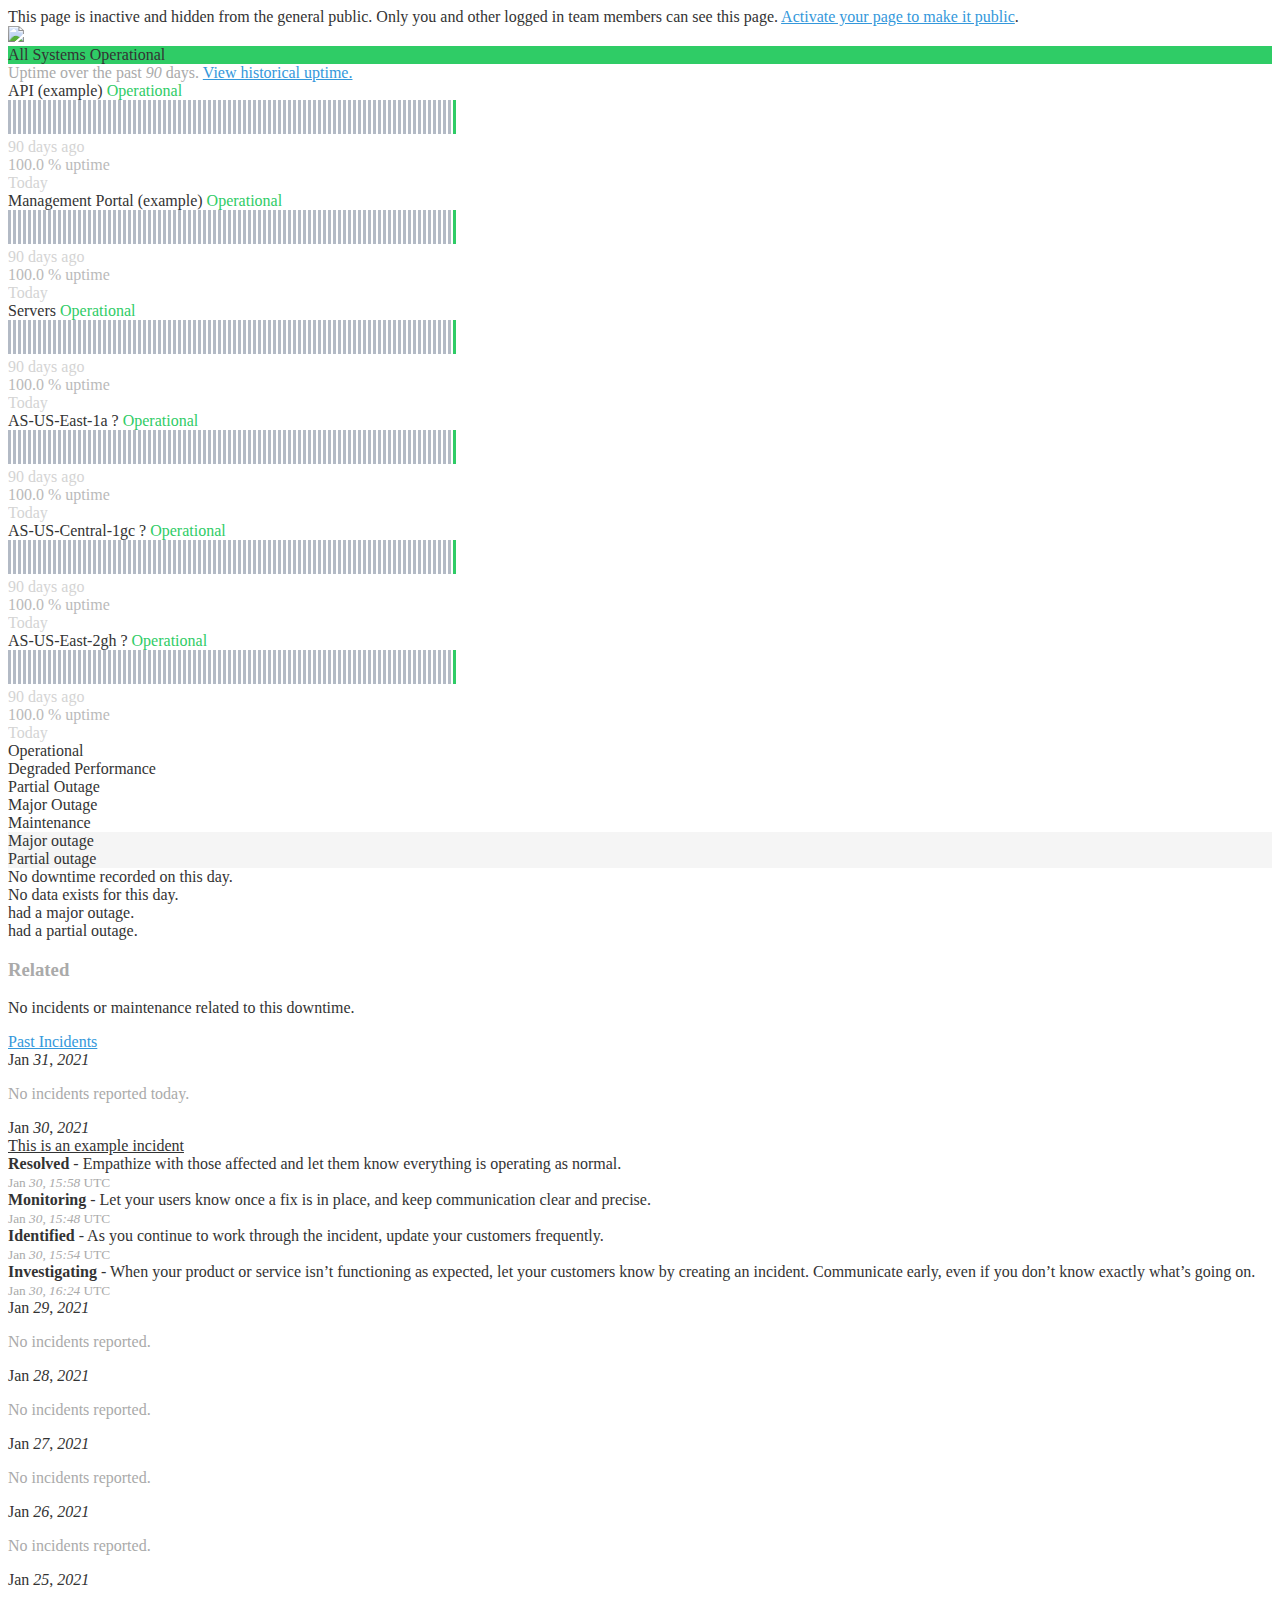
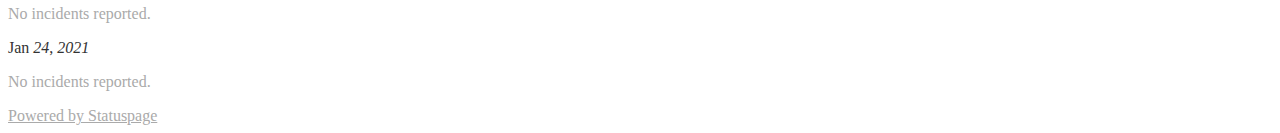
==== test.html @ 2cd96ee3 "Status test" ====
<!DOCTYPE html>
<html lang="en">
  <head>
    <meta http-equiv="X-UA-Compatible" content="IE=edge">
    <!-- force IE browsers in compatibility mode to use their most aggressive rendering engine -->

    <meta charset="utf-8">
    <title>APROX Project Status</title>
    <meta name="description" content="Welcome to APROX Project&#39;s home for real-time and historical data on system performance.">

    <!-- Mobile viewport optimization h5bp.com/ad -->
    <meta name="HandheldFriendly" content="True">
    <meta name="MobileOptimized" content="320">
    <meta name="viewport" content="width=device-width, initial-scale=1.0, minimum-scale=1.0, maximum-scale=1.0">

    <!-- Time this page was rendered - http://purl.org/dc/terms/issued -->
    <meta name="issued" content="1612108850">

    <!-- Mobile IE allows us to activate ClearType technology for smoothing fonts for easy reading -->
    <meta http-equiv="cleartype" content="on">

    <!-- Le fonts -->
<style>
  @font-face {
    font-family: 'proxima-nova';
    src: url('https://dka575ofm4ao0.cloudfront.net/assets/ProximaNovaLight-f0b2f7c12b6b87c65c02d3c1738047ea67a7607fd767056d8a2964cc6a2393f7.eot?host=aproxproject.statuspage.io');
    src: url('https://dka575ofm4ao0.cloudfront.net/assets/ProximaNovaLight-f0b2f7c12b6b87c65c02d3c1738047ea67a7607fd767056d8a2964cc6a2393f7.eot?host=aproxproject.statuspage.io#iefix') format('embedded-opentype'),
         url('https://dka575ofm4ao0.cloudfront.net/assets/ProximaNovaLight-e642ffe82005c6208632538a557e7f5dccb835c0303b06f17f55ccf567907241.woff?host=aproxproject.statuspage.io') format('woff'),
         url('https://dka575ofm4ao0.cloudfront.net/assets/ProximaNovaLight-0f094da9b301d03292f97db5544142a16f9f2ddf50af91d44753d9310c194c5f.ttf?host=aproxproject.statuspage.io') format('truetype');
    font-weight:300;
    font-style:normal;
  }
   
  @font-face {
    font-family: 'proxima-nova';
    src: url('https://dka575ofm4ao0.cloudfront.net/assets/ProximaNovaRegular-366d17769d864aa72f27defaddf591e460a1de4984bb24dacea57a9fc1d14878.eot?host=aproxproject.statuspage.io');
    src: url('https://dka575ofm4ao0.cloudfront.net/assets/ProximaNovaRegular-366d17769d864aa72f27defaddf591e460a1de4984bb24dacea57a9fc1d14878.eot?host=aproxproject.statuspage.io#iefix') format('embedded-opentype'),
         url('https://dka575ofm4ao0.cloudfront.net/assets/ProximaNovaRegular-2ee4c449a9ed716f1d88207bd1094e21b69e2818b5cd36b28ad809dc1924ec54.woff?host=aproxproject.statuspage.io') format('woff'),
         url('https://dka575ofm4ao0.cloudfront.net/assets/ProximaNovaRegular-a40a469edbd27b65b845b8000d47445a17def8ba677f4eb836ad1808f7495173.ttf?host=aproxproject.statuspage.io') format('truetype');
    font-weight:400;
    font-style:normal;
  }
   
  @font-face {
    font-family: 'proxima-nova';
    src: url('https://dka575ofm4ao0.cloudfront.net/assets/ProximaNovaRegularIt-0bf83a850b45e4ccda15bd04691e3c47ae84fec3588363b53618bd275a98cbb7.eot?host=aproxproject.statuspage.io');
    src: url('https://dka575ofm4ao0.cloudfront.net/assets/ProximaNovaRegularIt-0bf83a850b45e4ccda15bd04691e3c47ae84fec3588363b53618bd275a98cbb7.eot?host=aproxproject.statuspage.io#iefix') format('embedded-opentype'),
         url('https://dka575ofm4ao0.cloudfront.net/assets/ProximaNovaRegularIt-0c394ec7a111aa7928ea470ec0a67c44ebdaa0f93d1c3341abb69656cc26cbdd.woff?host=aproxproject.statuspage.io') format('woff'),
         url('https://dka575ofm4ao0.cloudfront.net/assets/ProximaNovaRegularIt-9e43859f8015a4d47d9eaf7bafe8d1e26e3298795ce1f4cdb0be0479b8a4605e.ttf?host=aproxproject.statuspage.io') format('truetype');
    font-weight:400;
    font-style:italic;
  }
   
  @font-face {
    font-family: 'proxima-nova';
    src: url('https://dka575ofm4ao0.cloudfront.net/assets/ProximaNovaSemibold-09566917307251d22021a3f91fc646f3e45f8d095209bcd2cded8a1979f06e54.eot?host=aproxproject.statuspage.io');
    src: url('https://dka575ofm4ao0.cloudfront.net/assets/ProximaNovaSemibold-09566917307251d22021a3f91fc646f3e45f8d095209bcd2cded8a1979f06e54.eot?host=aproxproject.statuspage.io#iefix') format('embedded-opentype'),
         url('https://dka575ofm4ao0.cloudfront.net/assets/ProximaNovaSemibold-86724fb2152613d735ba47c3f47a9ad2424b898bea4bece213dacee40344f966.woff?host=aproxproject.statuspage.io') format('woff'),
         url('https://dka575ofm4ao0.cloudfront.net/assets/ProximaNovaSemibold-cf3e4eb7fbdf6fb83e526cc2a0141e55b01097e6e1abfd4cbdc3eda75d183f74.ttf?host=aproxproject.statuspage.io') format('truetype');
    font-weight:500;
    font-style:normal;
  }
   
  @font-face {
    font-family: 'proxima-nova';
    src: url('https://dka575ofm4ao0.cloudfront.net/assets/ProximaNovaBold-622ea489d20e12e691663f83217105e957e2d3d09703707d40155a29c06cc9d9.eot?host=aproxproject.statuspage.io');
    src: url('https://dka575ofm4ao0.cloudfront.net/assets/ProximaNovaBold-622ea489d20e12e691663f83217105e957e2d3d09703707d40155a29c06cc9d9.eot?host=aproxproject.statuspage.io#iefix') format('embedded-opentype'),
         url('https://dka575ofm4ao0.cloudfront.net/assets/ProximaNovaBold-c8dc577ff7f76d2fc199843e38c04bb2e9fd15889421358d966a9f846c2ed1cd.woff?host=aproxproject.statuspage.io') format('woff'),
         url('https://dka575ofm4ao0.cloudfront.net/assets/ProximaNovaBold-27177fe9242acbe089276ee587feef781446667ffe9b6fdc5b7fe21ad73e12f3.ttf?host=aproxproject.statuspage.io') format('truetype');
    font-weight:700;
    font-style:normal;
  }
</style>


      <link rel="apple-touch-icon" href="https://dka575ofm4ao0.cloudfront.net/assets/base/apple-touch-icon-57x57-precomposed-5c491f48c00b91d5cf8b0839521a13b98ba3cd2167c5e0e53040ccf401227556.png" sizes="57x57">
<link rel="apple-touch-icon" href="https://dka575ofm4ao0.cloudfront.net/assets/base/apple-touch-icon-72x72-precomposed-94327076268b47cc7da838952f5e89a5ed9dcdde2734db231491e328d23e9962.png" sizes="72x72">
<link rel="apple-touch-icon" href="https://dka575ofm4ao0.cloudfront.net/assets/base/apple-touch-icon-114x114-precomposed-1e9664e05d1a3dc5cd67ee3b3c17215526a04a3b0a2e018bd26c5fa73482392f.png" sizes="114x114">
<link rel="apple-touch-icon" href="https://dka575ofm4ao0.cloudfront.net/assets/base/apple-touch-icon-120x120-precomposed-5d71ac87ecfc852fef52505af1eade3674709a530e7ed2ddb3ff44ab62db52f7.png" sizes="120x120">
<link rel="apple-touch-icon" href="https://dka575ofm4ao0.cloudfront.net/assets/base/apple-touch-icon-144x144-precomposed-f140e6b87ce676b2388742ebce8292476ba938f73a49c4c15e86565a224bb93d.png" sizes="144x144">
<link rel="apple-touch-icon" href="https://dka575ofm4ao0.cloudfront.net/assets/base/apple-touch-icon-152x152-precomposed-38fe2c387837f45dfab255be5670c7b3aad29cf6dbc5b8e4cdce30f61259b9ce.png" sizes="152x152">
<link rel="apple-touch-icon" href="https://dka575ofm4ao0.cloudfront.net/assets/base/apple-touch-icon-167x167-precomposed-b776218c8fb96a430158776d0749c2f81143c94f40c4427e53e32e4c786c87c0.png" sizes="167x167">
<link rel="apple-touch-icon" href="https://dka575ofm4ao0.cloudfront.net/assets/base/apple-touch-icon-180x180-precomposed-8819023509ff72c1f8945709243c9bab8b40c9bac0eb7891ad75b36600c7c7f9.png" sizes="180x180">

    <link rel="shortcut icon" href='https://dka575ofm4ao0.cloudfront.net/assets/logos/favicon-2b86ed00cfa6258307d4a3d0c482fd733c7973f82de213143b24fc062c540367.png'>

    <link rel="alternate" type="application/atom+xml" href="https://aproxproject.statuspage.io/history.atom" title="APROX Project Status History - Atom Feed">
    <link rel="alternate" type="application/rss+xml" href="https://aproxproject.statuspage.io/history.rss" title="APROX Project Status History - RSS Feed">


    <meta name="_globalsign-domain-verification" content="y_VzfckMy4iePo5oDJNivyYIjh8LffYa4jzUndm_bZ"/>


    <link rel="alternate" type="application/atom+xml" title="ATOM" href="https://aproxproject.statuspage.io/history.atom" />

    <!-- Le styles -->
    <link rel="stylesheet" media="screen" href="https://dka575ofm4ao0.cloudfront.net/packs/0.17f4fa4f48083a8b2191.css" />
    <link rel="stylesheet" media="all" href="https://dka575ofm4ao0.cloudfront.net/assets/status/status_manifest-561fc1a1401f751f5bbb43764df0227bf8a957ac6979a7cee4bb3928dcd82eee.css" />

    <script src="https://dka575ofm4ao0.cloudfront.net/assets/jquery-3.5.1.min-729e416557a365062a8a20f0562f18aa171da57298005d392312670c706c68de.js"></script>

    <script>
      window.pageColorData = {"blue":"#3498DB","border":"#E0E0E0","body_background":"#ffffff","font":"#333333","graph":"#3498db","green":"#2fcc66","light_font":"#AAAAAA","link":"#3498db","orange":"#e67e22","red":"#e74c3c","yellow":"#f1c40f","no_data":"#b3bac5"};
    </script>
    <style>
  /* BODY BACKGROUND */ /* BODY BACKGROUND */ /* BODY BACKGROUND */ /* BODY BACKGROUND */ /* BODY BACKGROUND */
  body,
  .layout-content.status.status-api .section .example-container .example-opener .color-secondary,
  .grouped-items-selector,
  .layout-content.status.status-full-history .history-nav a.current,
  div[id^="subscribe-modal"] .modal-footer,
  div[id^="subscribe-modal"],
  #uptime-tooltip .tooltip-box {
    background-color:#ffffff;
  }

  #uptime-tooltip .pointer-container .pointer-smaller {
    border-bottom-color:#ffffff;
  }




  /* PRIMARY FONT COLOR */ /* PRIMARY FONT COLOR */ /* PRIMARY FONT COLOR */ /* PRIMARY FONT COLOR */
  body.status,
  .color-primary,
  .color-primary:hover,
  .layout-content.status-index .status-day .update-title.impact-none a,
  .layout-content.status-index .status-day .update-title.impact-none a:hover,
  .layout-content.status-index .timeframes-container .timeframe.active,
  .layout-content.status-full-history .month .incident-container .impact-none,
  .layout-content.status.status-index .incidents-list .incident-title.impact-none a,
  .incident-history .impact-none,
  .layout-content.status .grouped-items-selector.inline .grouped-item.active,
  .layout-content.status.status-full-history .history-nav a.current,
  .layout-content.status.status-full-history .history-nav a:not(.current):hover,
  div[id^="subscribe-modal"] .modal-header .close,
  .grouped-item-label,
  #uptime-tooltip .tooltip-box .tooltip-content .related-events .related-event a.related-event-link {
    color:#333333;
  }

  .layout-content.status.status-index .components-statuses .component-container .name {
    color:#333333;
    color:rgba(51,51,51,.8);
  }




  /* SECONDARY FONT COLOR */ /* SECONDARY FONT COLOR */ /* SECONDARY FONT COLOR */ /* SECONDARY FONT COLOR */
  small,
  .layout-content.status .table-row .date,
  .color-secondary,
  .layout-content.status .grouped-items-selector.inline .grouped-item,
  .layout-content.status.status-full-history .history-footer .pagination a.disabled,
  .layout-content.status.status-full-history .history-nav a,
  #uptime-tooltip .tooltip-box .tooltip-content .related-events #related-event-header {
    color:#AAAAAA;
  }




  /* BORDER COLOR */  /* BORDER COLOR */  /* BORDER COLOR */  /* BORDER COLOR */  /* BORDER COLOR */  /* BORDER COLOR */
  body.status .layout-content.status .border-color,
  hr,
  .tooltip-base,
  .markdown-display table,
  div[id^="subscribe-modal"],
  #uptime-tooltip .tooltip-box {
    border-color:#E0E0E0;
  }

  div[id^="subscribe-modal"] .modal-footer,
  .markdown-display table td {
    border-top-color:#E0E0E0;
  }

  div[id^="subscribe-modal"] .modal-header .close:hover {
    color:#E0E0E0;
  }

  .markdown-display table td + td, .markdown-display table th + th {
    border-left-color:#E0E0E0;
  }

  div[id^="subscribe-modal"] .modal-header,
  #uptime-tooltip .pointer-container .pointer-larger {
    border-bottom-color:#E0E0E0;
  }

  #uptime-tooltip .tooltip-box .outage-field {
    /*
      Generate the background-color for the outage-field from the css_body_background_color and css_border_color.

      For the default background (#ffffff) and default css_border_color (#e0e0e0), use the luminosity of the default background with a magic number to arrive at
      the original outage-field background color (#f4f5f7). I used the formula Target Color = Color * alpha + Background * (1 - alpha) to find the magic number of ~0.08.

      For darker css_body_background_color, luminosity values are lower so alpha trends toward becoming transparent (thus outage-field background becomes same as css_body_background_color).
    */
    background-color: rgba(224,224,224,0.31);

    /*
      outage-field border-color alpha is inverse to the luminosity of css_body_background_color.
      That is to say, with a default white background this border is transparent, but on a black background, it's opaque css_border_color.
    */
    border-color: rgba(224,224,224,0.0);
  }




  /* CSS REDS */ /* CSS REDS */ /* CSS REDS */ /* CSS REDS */ /* CSS REDS */ /* CSS REDS */ /* CSS REDS */
  .layout-content.status.status-index .status-day .update-title.impact-critical a,
  .layout-content.status.status-index .status-day .update-title.impact-critical a:hover,
  .layout-content.status.status-index .page-status.status-critical,
  .layout-content.status.status-index .unresolved-incident.impact-critical .incident-title,
  .flat-button.background-red {
    background-color:#e74c3c;
  }

  .layout-content.status-index .components-statuses .component-container.status-red:after,
  .layout-content.status-full-history .month .incident-container .impact-critical,
  .layout-content.status-incident .incident-name.impact-critical,
  .layout-content.status.status-index .incidents-list .incident-title.impact-critical a,
  .status-red .icon-indicator,
  .incident-history .impact-critical,
  .components-container .component-inner-container.status-red .component-status,
  .components-container .component-inner-container.status-red .icon-indicator {
    color:#e74c3c;
  }

  .layout-content.status.status-index .unresolved-incident.impact-critical .updates {
    border-color:#e74c3c;
  }




  /* CSS ORANGES */ /* CSS ORANGES */ /* CSS ORANGES */ /* CSS ORANGES */ /* CSS ORANGES */ /* CSS ORANGES */
  .layout-content.status.status-index .status-day .update-title.impact-major a,
  .layout-content.status.status-index .status-day .update-title.impact-major a:hover,
  .layout-content.status.status-index .page-status.status-major,
  .layout-content.status.status-index .unresolved-incident.impact-major .incident-title {
    background-color:#e67e22;
  }

  .layout-content.status-index .components-statuses .component-container.status-orange:after,
  .layout-content.status-full-history .month .incident-container .impact-major,
  .layout-content.status-incident .incident-name.impact-major,
  .layout-content.status.status-index .incidents-list .incident-title.impact-major a,
  .status-orange .icon-indicator,
  .incident-history .impact-major,
  .components-container .component-inner-container.status-orange .component-status,
  .components-container .component-inner-container.status-orange .icon-indicator {
    color:#e67e22;
  }

  .layout-content.status.status-index .unresolved-incident.impact-major .updates {
    border-color:#e67e22;
  }




  /* CSS YELLOWS */ /* CSS YELLOWS */ /* CSS YELLOWS */ /* CSS YELLOWS */ /* CSS YELLOWS */ /* CSS YELLOWS */
  .layout-content.status.status-index .status-day .update-title.impact-minor a,
  .layout-content.status.status-index .status-day .update-title.impact-minor a:hover,
  .layout-content.status.status-index .page-status.status-minor,
  .layout-content.status.status-index .unresolved-incident.impact-minor .incident-title,
  .layout-content.status.status-index .scheduled-incidents-container .tab {
    background-color:#f1c40f;
  }

  .layout-content.status-index .components-statuses .component-container.status-yellow:after,
  .layout-content.status-full-history .month .incident-container .impact-minor,
  .layout-content.status-incident .incident-name.impact-minor,
  .layout-content.status.status-index .incidents-list .incident-title.impact-minor a,
  .status-yellow .icon-indicator,
  .incident-history .impact-minor,
  .components-container .component-inner-container.status-yellow .component-status,
  .components-container .component-inner-container.status-yellow .icon-indicator,
  .layout-content.status.manage-subscriptions .confirmation-infobox .fa {
    color:#f1c40f;
  }

  .layout-content.status.status-index .unresolved-incident.impact-minor .updates,
  .layout-content.status.status-index .scheduled-incidents-container {
    border-color:#f1c40f;
  }




  /* CSS BLUES */ /* CSS BLUES */ /* CSS BLUES */ /* CSS BLUES */ /* CSS BLUES */ /* CSS BLUES */
  .layout-content.status.status-index .status-day .update-title.impact-maintenance a,
  .layout-content.status.status-index .status-day .update-title.impact-maintenance a:hover,
  .layout-content.status.status-index .page-status.status-maintenance,
  .layout-content.status.status-index .unresolved-incident.impact-maintenance .incident-title,
  .layout-content.status.status-index .scheduled-incidents-container .tab {
    background-color:#3498DB;
  }

  .layout-content.status-index .components-statuses .component-container.status-blue:after,
  .layout-content.status-full-history .month .incident-container .impact-maintenance,
  .layout-content.status-incident .incident-name.impact-maintenance,
  .layout-content.status.status-index .incidents-list .incident-title.impact-maintenance a,
  .status-blue .icon-indicator,
  .incident-history .impact-maintenance,
  .components-container .component-inner-container.status-blue .component-status,
  .components-container .component-inner-container.status-blue .icon-indicator {
    color:#3498DB;
  }

  .layout-content.status.status-index .unresolved-incident.impact-maintenance .updates,
  .layout-content.status.status-index .scheduled-incidents-container {
    border-color:#3498DB;
  }




  /* CSS GREENS */ /* CSS GREENS */ /* CSS GREENS */ /* CSS GREENS */ /* CSS GREENS */ /* CSS GREENS */ /* CSS GREENS */
  .layout-content.status.status-index .page-status.status-none {
    background-color:#2fcc66;
  }
  .layout-content.status-index .components-statuses .component-container.status-green:after,
  .status-green .icon-indicator,
  .components-container .component-inner-container.status-green .component-status,
  .components-container .component-inner-container.status-green .icon-indicator {
    color:#2fcc66;
  }




  /* CSS LINK COLOR */  /* CSS LINK COLOR */  /* CSS LINK COLOR */  /* CSS LINK COLOR */  /* CSS LINK COLOR */  /* CSS LINK COLOR */
  a,
  a:hover,
  .layout-content.status-index .page-footer span a:hover,
  .layout-content.status-index .timeframes-container .timeframe:not(.active):hover,
  .layout-content.status-incident .subheader a:hover {
    color:#3498db;
  }

  .flat-button,
  .masthead .updates-dropdown-container .show-updates-dropdown,
  .layout-content.status-full-history .show-filter.open  {
    background-color:#3498db;
  }




  /* CUSTOM COLOR OVERRIDES FOR UPTIME SHOWCASE */
  .components-section .components-uptime-link {
    color: #aaaaaa;
  }

  .layout-content.status .shared-partial.uptime-90-days-wrapper .legend .legend-item {
    color: #aaaaaa;
    opacity: 0.8;
  }
  .layout-content.status .shared-partial.uptime-90-days-wrapper .legend .legend-item.light {
    color: #aaaaaa;
    opacity: 0.5;
  }
  .layout-content.status .shared-partial.uptime-90-days-wrapper .legend .spacer {
    background: #aaaaaa;
    opacity: 0.3;
  }
</style>


    <!-- custom css -->

      <!-- polyfills -->
      <script crossorigin="anonymous" src="https://polyfill.io/v3/polyfill.min.js?features=default"></script>

    <!-- Le HTML5 shim -->
    <!--[if lt IE 9]>
      <script src="//html5shim.googlecode.com/svn/trunk/html5.js"></script>
    <![endif]-->

    <!-- injection for static -->


    
  </head>


  <body class="status index status-none">

    
  <div class="activate-page-prompt" data-js-hook="activate-page-prompt">
      This page is inactive and hidden from the general public. Only you and other logged in team members can see this page. <a target="_blank" href="https://manage.statuspage.io/pages/4yj16kdwzsss/activate">Activate your page to make it public</a>.
  </div>


  <div class="layout-content status status-index starter">
      <div class="masthead-container basic">

    <div class="masthead has-logo">
        <div class="logo-container">
          <img src="//dka575ofm4ao0.cloudfront.net/pages-transactional_logos/retina/218089/aproxiconorghires.png" />
        </div>

        


  <div class="updates-dropdown-container" data-js-hook="updates-dropdown-container">
    <a href="#" data-js-hook="show-updates-dropdown" id="show-updates-dropdown" class="show-updates-dropdown" aria-label="Subscribe to updates" aria-expanded="false">

    </a>

    <div class="updates-dropdown" data-js-hook="updates-dropdown" style="display:none">
      <div class="updates-dropdown-nav nav-items-4">
          <a href="#updates-dropdown-email" id="updates-dropdown-email-btn" aria-label="Subscribe via email">
            <span class="icon-container email">
          </a>
          <a href="#updates-dropdown-slack" id="updates-dropdown-slack-btn" aria-label="Subscribe via slack">
            <span class="icon-container slack">
          </a>
          <a href="#updates-dropdown-atom" id="updates-dropdown-atom-btn" aria-label="Subscribe via RSS">
            <span class="icon-container rss">
          </a>
        <a href="#" data-js-hook="updates-dropdown-close" id="updates-dropdown-close-btn" aria-label="Close subscribe form">
          x
        </a>
      </div>
      <div class="updates-dropdown-sections-container">
          <div class="updates-dropdown-section email" id="updates-dropdown-email" style="display:none">
            <div class="directions">
              Get email notifications whenever APROX Project <strong>creates</strong>,  <strong>updates</strong> or <strong>resolves</strong> an incident.
            </div>
            <form id="subscribe-form-email" action="/subscriptions/new-email" accept-charset="UTF-8" data-remote="true" method="post"><input name="utf8" type="hidden" value="&#x2713;" />
                <!-- make sure not to put cookie values in here since this gets cached -->
                <input name="email" id="email" type="text" placeholder="Email Address" class="full-width" data-js-hook="email-notification-field" aria-label="Your email address">
                  <input type="hidden" name="captcha_error" id="captcha_error" value="false" />
                  <input type="submit" value="Subscribe via Email" class="flat-button full-width g-recaptcha" id="subscribe-btn-email" data-disabled-text="Subscribing..." data-sitekey=6LdTS8AUAAAAAOIbCKoCAP4LQku1olYGrywPTaZz data-callback="submitNewEmailSubscriber" data-error-callback="emailSubscriberCaptchaError" >
                  <div class="terms_and_privacy_information bottom small"> This site is protected by reCAPTCHA and the Google <a target="_blank" rel="noopener" href="https://policies.google.com/privacy">Privacy Policy</a> and <a target="_blank" rel="noopener" href="https://policies.google.com/terms">Terms of Service</a> apply.</div>
</form>          </div>


          <div class="updates-dropdown-section slack" id="updates-dropdown-slack" style="display:none">
            <div class="directions">
              Get incident updates and maintenance status messages in Slack.
            </div>
            <a value="Subscribe via Slack" class="flat-button full-width" id="subscribe-btn-slack" data-disabled-text="Subscribing..." data-revert-on-success="true" style="margin-top:.75rem" href="https://subscriptions.statuspage.io/slack_authentication/kickoff?page_code=4yj16kdwzsss">Subscribe via Slack</a>
            <div class="terms_and_privacy_information bottom small">By subscribing you agree to the Atlassian <a target="_blank" rel="noopener" href="https://www.atlassian.com/legal/cloud-terms-of-service">Cloud Terms of Service</a> and acknowledge Atlassian's <a target="_blank" rel="noopener" href="https://www.atlassian.com/legal/privacy-policy">Privacy Policy</a>.</div>
          </div>




          <div class="updates-dropdown-section atom" id="updates-dropdown-atom">
            Get the <a href="https://aproxproject.statuspage.io/history.atom" target="_blank">Atom Feed</a> or <a href="https://aproxproject.statuspage.io/history.rss" target="_blank">RSS Feed</a>.
          </div>
      </div>
    </div>
  </div>

      <div class="clearfix"></div>
    </div>

</div>
 <!-- this is outside of the .container so that the cover photo can go full width on mobile -->

    <div class="container">
        <div class="page-status status-none">
          <span class="status font-large">
            All Systems Operational
          </span>
          <span class="last-updated-stamp  font-small"></span>
        </div>



        <div class="components-section font-regular">
      <i class="component-status hidden major_outage"></i>
      <div class="components-uptime-link history-footer-link">
        Uptime over the past <var data-var="num" data-pluralize="90">90</var> days. <a href="/uptime">View historical uptime.</a>
      </div>
    <div class="components-container one-column">
          <div class="component-container border-color">
            
<div data-component-id="zqbr4090cpqs"
     class="component-inner-container status-green showcased"
     data-component-status="operational"
     data-js-hook="">

   <span class="name">
      API (example)
   </span>


  <span
    class="component-status "
    title=""
  >
    Operational
  </span>

  <span class="tool icon-indicator fa fa-check" title="Operational"></span>

    <div class="shared-partial uptime-90-days-wrapper">
  <svg class="availability-time-line-graphic" id="uptime-component-zqbr4090cpqs" preserveAspectRatio="none" height="34" viewBox="0 0 448 34">

    <rect height="34" width="3" x="0" y="0" fill="#b3bac5" class="uptime-day component-zqbr4090cpqs day-0" data-html="true" />
    <rect height="34" width="3" x="5" y="0" fill="#b3bac5" class="uptime-day component-zqbr4090cpqs day-1" data-html="true" />
    <rect height="34" width="3" x="10" y="0" fill="#b3bac5" class="uptime-day component-zqbr4090cpqs day-2" data-html="true" />
    <rect height="34" width="3" x="15" y="0" fill="#b3bac5" class="uptime-day component-zqbr4090cpqs day-3" data-html="true" />
    <rect height="34" width="3" x="20" y="0" fill="#b3bac5" class="uptime-day component-zqbr4090cpqs day-4" data-html="true" />
    <rect height="34" width="3" x="25" y="0" fill="#b3bac5" class="uptime-day component-zqbr4090cpqs day-5" data-html="true" />
    <rect height="34" width="3" x="30" y="0" fill="#b3bac5" class="uptime-day component-zqbr4090cpqs day-6" data-html="true" />
    <rect height="34" width="3" x="35" y="0" fill="#b3bac5" class="uptime-day component-zqbr4090cpqs day-7" data-html="true" />
    <rect height="34" width="3" x="40" y="0" fill="#b3bac5" class="uptime-day component-zqbr4090cpqs day-8" data-html="true" />
    <rect height="34" width="3" x="45" y="0" fill="#b3bac5" class="uptime-day component-zqbr4090cpqs day-9" data-html="true" />
    <rect height="34" width="3" x="50" y="0" fill="#b3bac5" class="uptime-day component-zqbr4090cpqs day-10" data-html="true" />
    <rect height="34" width="3" x="55" y="0" fill="#b3bac5" class="uptime-day component-zqbr4090cpqs day-11" data-html="true" />
    <rect height="34" width="3" x="60" y="0" fill="#b3bac5" class="uptime-day component-zqbr4090cpqs day-12" data-html="true" />
    <rect height="34" width="3" x="65" y="0" fill="#b3bac5" class="uptime-day component-zqbr4090cpqs day-13" data-html="true" />
    <rect height="34" width="3" x="70" y="0" fill="#b3bac5" class="uptime-day component-zqbr4090cpqs day-14" data-html="true" />
    <rect height="34" width="3" x="75" y="0" fill="#b3bac5" class="uptime-day component-zqbr4090cpqs day-15" data-html="true" />
    <rect height="34" width="3" x="80" y="0" fill="#b3bac5" class="uptime-day component-zqbr4090cpqs day-16" data-html="true" />
    <rect height="34" width="3" x="85" y="0" fill="#b3bac5" class="uptime-day component-zqbr4090cpqs day-17" data-html="true" />
    <rect height="34" width="3" x="90" y="0" fill="#b3bac5" class="uptime-day component-zqbr4090cpqs day-18" data-html="true" />
    <rect height="34" width="3" x="95" y="0" fill="#b3bac5" class="uptime-day component-zqbr4090cpqs day-19" data-html="true" />
    <rect height="34" width="3" x="100" y="0" fill="#b3bac5" class="uptime-day component-zqbr4090cpqs day-20" data-html="true" />
    <rect height="34" width="3" x="105" y="0" fill="#b3bac5" class="uptime-day component-zqbr4090cpqs day-21" data-html="true" />
    <rect height="34" width="3" x="110" y="0" fill="#b3bac5" class="uptime-day component-zqbr4090cpqs day-22" data-html="true" />
    <rect height="34" width="3" x="115" y="0" fill="#b3bac5" class="uptime-day component-zqbr4090cpqs day-23" data-html="true" />
    <rect height="34" width="3" x="120" y="0" fill="#b3bac5" class="uptime-day component-zqbr4090cpqs day-24" data-html="true" />
    <rect height="34" width="3" x="125" y="0" fill="#b3bac5" class="uptime-day component-zqbr4090cpqs day-25" data-html="true" />
    <rect height="34" width="3" x="130" y="0" fill="#b3bac5" class="uptime-day component-zqbr4090cpqs day-26" data-html="true" />
    <rect height="34" width="3" x="135" y="0" fill="#b3bac5" class="uptime-day component-zqbr4090cpqs day-27" data-html="true" />
    <rect height="34" width="3" x="140" y="0" fill="#b3bac5" class="uptime-day component-zqbr4090cpqs day-28" data-html="true" />
    <rect height="34" width="3" x="145" y="0" fill="#b3bac5" class="uptime-day component-zqbr4090cpqs day-29" data-html="true" />
    <rect height="34" width="3" x="150" y="0" fill="#b3bac5" class="uptime-day component-zqbr4090cpqs day-30" data-html="true" />
    <rect height="34" width="3" x="155" y="0" fill="#b3bac5" class="uptime-day component-zqbr4090cpqs day-31" data-html="true" />
    <rect height="34" width="3" x="160" y="0" fill="#b3bac5" class="uptime-day component-zqbr4090cpqs day-32" data-html="true" />
    <rect height="34" width="3" x="165" y="0" fill="#b3bac5" class="uptime-day component-zqbr4090cpqs day-33" data-html="true" />
    <rect height="34" width="3" x="170" y="0" fill="#b3bac5" class="uptime-day component-zqbr4090cpqs day-34" data-html="true" />
    <rect height="34" width="3" x="175" y="0" fill="#b3bac5" class="uptime-day component-zqbr4090cpqs day-35" data-html="true" />
    <rect height="34" width="3" x="180" y="0" fill="#b3bac5" class="uptime-day component-zqbr4090cpqs day-36" data-html="true" />
    <rect height="34" width="3" x="185" y="0" fill="#b3bac5" class="uptime-day component-zqbr4090cpqs day-37" data-html="true" />
    <rect height="34" width="3" x="190" y="0" fill="#b3bac5" class="uptime-day component-zqbr4090cpqs day-38" data-html="true" />
    <rect height="34" width="3" x="195" y="0" fill="#b3bac5" class="uptime-day component-zqbr4090cpqs day-39" data-html="true" />
    <rect height="34" width="3" x="200" y="0" fill="#b3bac5" class="uptime-day component-zqbr4090cpqs day-40" data-html="true" />
    <rect height="34" width="3" x="205" y="0" fill="#b3bac5" class="uptime-day component-zqbr4090cpqs day-41" data-html="true" />
    <rect height="34" width="3" x="210" y="0" fill="#b3bac5" class="uptime-day component-zqbr4090cpqs day-42" data-html="true" />
    <rect height="34" width="3" x="215" y="0" fill="#b3bac5" class="uptime-day component-zqbr4090cpqs day-43" data-html="true" />
    <rect height="34" width="3" x="220" y="0" fill="#b3bac5" class="uptime-day component-zqbr4090cpqs day-44" data-html="true" />
    <rect height="34" width="3" x="225" y="0" fill="#b3bac5" class="uptime-day component-zqbr4090cpqs day-45" data-html="true" />
    <rect height="34" width="3" x="230" y="0" fill="#b3bac5" class="uptime-day component-zqbr4090cpqs day-46" data-html="true" />
    <rect height="34" width="3" x="235" y="0" fill="#b3bac5" class="uptime-day component-zqbr4090cpqs day-47" data-html="true" />
    <rect height="34" width="3" x="240" y="0" fill="#b3bac5" class="uptime-day component-zqbr4090cpqs day-48" data-html="true" />
    <rect height="34" width="3" x="245" y="0" fill="#b3bac5" class="uptime-day component-zqbr4090cpqs day-49" data-html="true" />
    <rect height="34" width="3" x="250" y="0" fill="#b3bac5" class="uptime-day component-zqbr4090cpqs day-50" data-html="true" />
    <rect height="34" width="3" x="255" y="0" fill="#b3bac5" class="uptime-day component-zqbr4090cpqs day-51" data-html="true" />
    <rect height="34" width="3" x="260" y="0" fill="#b3bac5" class="uptime-day component-zqbr4090cpqs day-52" data-html="true" />
    <rect height="34" width="3" x="265" y="0" fill="#b3bac5" class="uptime-day component-zqbr4090cpqs day-53" data-html="true" />
    <rect height="34" width="3" x="270" y="0" fill="#b3bac5" class="uptime-day component-zqbr4090cpqs day-54" data-html="true" />
    <rect height="34" width="3" x="275" y="0" fill="#b3bac5" class="uptime-day component-zqbr4090cpqs day-55" data-html="true" />
    <rect height="34" width="3" x="280" y="0" fill="#b3bac5" class="uptime-day component-zqbr4090cpqs day-56" data-html="true" />
    <rect height="34" width="3" x="285" y="0" fill="#b3bac5" class="uptime-day component-zqbr4090cpqs day-57" data-html="true" />
    <rect height="34" width="3" x="290" y="0" fill="#b3bac5" class="uptime-day component-zqbr4090cpqs day-58" data-html="true" />
    <rect height="34" width="3" x="295" y="0" fill="#b3bac5" class="uptime-day component-zqbr4090cpqs day-59" data-html="true" />
    <rect height="34" width="3" x="300" y="0" fill="#b3bac5" class="uptime-day component-zqbr4090cpqs day-60" data-html="true" />
    <rect height="34" width="3" x="305" y="0" fill="#b3bac5" class="uptime-day component-zqbr4090cpqs day-61" data-html="true" />
    <rect height="34" width="3" x="310" y="0" fill="#b3bac5" class="uptime-day component-zqbr4090cpqs day-62" data-html="true" />
    <rect height="34" width="3" x="315" y="0" fill="#b3bac5" class="uptime-day component-zqbr4090cpqs day-63" data-html="true" />
    <rect height="34" width="3" x="320" y="0" fill="#b3bac5" class="uptime-day component-zqbr4090cpqs day-64" data-html="true" />
    <rect height="34" width="3" x="325" y="0" fill="#b3bac5" class="uptime-day component-zqbr4090cpqs day-65" data-html="true" />
    <rect height="34" width="3" x="330" y="0" fill="#b3bac5" class="uptime-day component-zqbr4090cpqs day-66" data-html="true" />
    <rect height="34" width="3" x="335" y="0" fill="#b3bac5" class="uptime-day component-zqbr4090cpqs day-67" data-html="true" />
    <rect height="34" width="3" x="340" y="0" fill="#b3bac5" class="uptime-day component-zqbr4090cpqs day-68" data-html="true" />
    <rect height="34" width="3" x="345" y="0" fill="#b3bac5" class="uptime-day component-zqbr4090cpqs day-69" data-html="true" />
    <rect height="34" width="3" x="350" y="0" fill="#b3bac5" class="uptime-day component-zqbr4090cpqs day-70" data-html="true" />
    <rect height="34" width="3" x="355" y="0" fill="#b3bac5" class="uptime-day component-zqbr4090cpqs day-71" data-html="true" />
    <rect height="34" width="3" x="360" y="0" fill="#b3bac5" class="uptime-day component-zqbr4090cpqs day-72" data-html="true" />
    <rect height="34" width="3" x="365" y="0" fill="#b3bac5" class="uptime-day component-zqbr4090cpqs day-73" data-html="true" />
    <rect height="34" width="3" x="370" y="0" fill="#b3bac5" class="uptime-day component-zqbr4090cpqs day-74" data-html="true" />
    <rect height="34" width="3" x="375" y="0" fill="#b3bac5" class="uptime-day component-zqbr4090cpqs day-75" data-html="true" />
    <rect height="34" width="3" x="380" y="0" fill="#b3bac5" class="uptime-day component-zqbr4090cpqs day-76" data-html="true" />
    <rect height="34" width="3" x="385" y="0" fill="#b3bac5" class="uptime-day component-zqbr4090cpqs day-77" data-html="true" />
    <rect height="34" width="3" x="390" y="0" fill="#b3bac5" class="uptime-day component-zqbr4090cpqs day-78" data-html="true" />
    <rect height="34" width="3" x="395" y="0" fill="#b3bac5" class="uptime-day component-zqbr4090cpqs day-79" data-html="true" />
    <rect height="34" width="3" x="400" y="0" fill="#b3bac5" class="uptime-day component-zqbr4090cpqs day-80" data-html="true" />
    <rect height="34" width="3" x="405" y="0" fill="#b3bac5" class="uptime-day component-zqbr4090cpqs day-81" data-html="true" />
    <rect height="34" width="3" x="410" y="0" fill="#b3bac5" class="uptime-day component-zqbr4090cpqs day-82" data-html="true" />
    <rect height="34" width="3" x="415" y="0" fill="#b3bac5" class="uptime-day component-zqbr4090cpqs day-83" data-html="true" />
    <rect height="34" width="3" x="420" y="0" fill="#b3bac5" class="uptime-day component-zqbr4090cpqs day-84" data-html="true" />
    <rect height="34" width="3" x="425" y="0" fill="#b3bac5" class="uptime-day component-zqbr4090cpqs day-85" data-html="true" />
    <rect height="34" width="3" x="430" y="0" fill="#b3bac5" class="uptime-day component-zqbr4090cpqs day-86" data-html="true" />
    <rect height="34" width="3" x="435" y="0" fill="#b3bac5" class="uptime-day component-zqbr4090cpqs day-87" data-html="true" />
    <rect height="34" width="3" x="440" y="0" fill="#b3bac5" class="uptime-day component-zqbr4090cpqs day-88" data-html="true" />
    <rect height="34" width="3" x="445" y="0" fill="#2fcc66" class="uptime-day component-zqbr4090cpqs day-89" data-html="true" />
</svg>
  <div class="legend ">
  <div class="legend-item light legend-item-date-range">
    <span class="availability-time-line-legend-day-count">90</span> days ago
  </div>
  <div class="spacer"></div>
  <div class="legend-item legend-item-uptime-value legend-item-zqbr4090cpqs">
    <span id="uptime-percent-zqbr4090cpqs">
      100.0
    </span>
    % uptime
  </div>
  <div class="spacer"></div>
  <div class="legend-item light legend-item-date-range">Today</div>
</div>

</div>

</div>

          </div>
          <div class="component-container border-color">
            
<div data-component-id="m0vhp18q5c3s"
     class="component-inner-container status-green showcased"
     data-component-status="operational"
     data-js-hook="">

   <span class="name">
      Management Portal (example)
   </span>


  <span
    class="component-status "
    title=""
  >
    Operational
  </span>

  <span class="tool icon-indicator fa fa-check" title="Operational"></span>

    <div class="shared-partial uptime-90-days-wrapper">
  <svg class="availability-time-line-graphic" id="uptime-component-m0vhp18q5c3s" preserveAspectRatio="none" height="34" viewBox="0 0 448 34">

    <rect height="34" width="3" x="0" y="0" fill="#b3bac5" class="uptime-day component-m0vhp18q5c3s day-0" data-html="true" />
    <rect height="34" width="3" x="5" y="0" fill="#b3bac5" class="uptime-day component-m0vhp18q5c3s day-1" data-html="true" />
    <rect height="34" width="3" x="10" y="0" fill="#b3bac5" class="uptime-day component-m0vhp18q5c3s day-2" data-html="true" />
    <rect height="34" width="3" x="15" y="0" fill="#b3bac5" class="uptime-day component-m0vhp18q5c3s day-3" data-html="true" />
    <rect height="34" width="3" x="20" y="0" fill="#b3bac5" class="uptime-day component-m0vhp18q5c3s day-4" data-html="true" />
    <rect height="34" width="3" x="25" y="0" fill="#b3bac5" class="uptime-day component-m0vhp18q5c3s day-5" data-html="true" />
    <rect height="34" width="3" x="30" y="0" fill="#b3bac5" class="uptime-day component-m0vhp18q5c3s day-6" data-html="true" />
    <rect height="34" width="3" x="35" y="0" fill="#b3bac5" class="uptime-day component-m0vhp18q5c3s day-7" data-html="true" />
    <rect height="34" width="3" x="40" y="0" fill="#b3bac5" class="uptime-day component-m0vhp18q5c3s day-8" data-html="true" />
    <rect height="34" width="3" x="45" y="0" fill="#b3bac5" class="uptime-day component-m0vhp18q5c3s day-9" data-html="true" />
    <rect height="34" width="3" x="50" y="0" fill="#b3bac5" class="uptime-day component-m0vhp18q5c3s day-10" data-html="true" />
    <rect height="34" width="3" x="55" y="0" fill="#b3bac5" class="uptime-day component-m0vhp18q5c3s day-11" data-html="true" />
    <rect height="34" width="3" x="60" y="0" fill="#b3bac5" class="uptime-day component-m0vhp18q5c3s day-12" data-html="true" />
    <rect height="34" width="3" x="65" y="0" fill="#b3bac5" class="uptime-day component-m0vhp18q5c3s day-13" data-html="true" />
    <rect height="34" width="3" x="70" y="0" fill="#b3bac5" class="uptime-day component-m0vhp18q5c3s day-14" data-html="true" />
    <rect height="34" width="3" x="75" y="0" fill="#b3bac5" class="uptime-day component-m0vhp18q5c3s day-15" data-html="true" />
    <rect height="34" width="3" x="80" y="0" fill="#b3bac5" class="uptime-day component-m0vhp18q5c3s day-16" data-html="true" />
    <rect height="34" width="3" x="85" y="0" fill="#b3bac5" class="uptime-day component-m0vhp18q5c3s day-17" data-html="true" />
    <rect height="34" width="3" x="90" y="0" fill="#b3bac5" class="uptime-day component-m0vhp18q5c3s day-18" data-html="true" />
    <rect height="34" width="3" x="95" y="0" fill="#b3bac5" class="uptime-day component-m0vhp18q5c3s day-19" data-html="true" />
    <rect height="34" width="3" x="100" y="0" fill="#b3bac5" class="uptime-day component-m0vhp18q5c3s day-20" data-html="true" />
    <rect height="34" width="3" x="105" y="0" fill="#b3bac5" class="uptime-day component-m0vhp18q5c3s day-21" data-html="true" />
    <rect height="34" width="3" x="110" y="0" fill="#b3bac5" class="uptime-day component-m0vhp18q5c3s day-22" data-html="true" />
    <rect height="34" width="3" x="115" y="0" fill="#b3bac5" class="uptime-day component-m0vhp18q5c3s day-23" data-html="true" />
    <rect height="34" width="3" x="120" y="0" fill="#b3bac5" class="uptime-day component-m0vhp18q5c3s day-24" data-html="true" />
    <rect height="34" width="3" x="125" y="0" fill="#b3bac5" class="uptime-day component-m0vhp18q5c3s day-25" data-html="true" />
    <rect height="34" width="3" x="130" y="0" fill="#b3bac5" class="uptime-day component-m0vhp18q5c3s day-26" data-html="true" />
    <rect height="34" width="3" x="135" y="0" fill="#b3bac5" class="uptime-day component-m0vhp18q5c3s day-27" data-html="true" />
    <rect height="34" width="3" x="140" y="0" fill="#b3bac5" class="uptime-day component-m0vhp18q5c3s day-28" data-html="true" />
    <rect height="34" width="3" x="145" y="0" fill="#b3bac5" class="uptime-day component-m0vhp18q5c3s day-29" data-html="true" />
    <rect height="34" width="3" x="150" y="0" fill="#b3bac5" class="uptime-day component-m0vhp18q5c3s day-30" data-html="true" />
    <rect height="34" width="3" x="155" y="0" fill="#b3bac5" class="uptime-day component-m0vhp18q5c3s day-31" data-html="true" />
    <rect height="34" width="3" x="160" y="0" fill="#b3bac5" class="uptime-day component-m0vhp18q5c3s day-32" data-html="true" />
    <rect height="34" width="3" x="165" y="0" fill="#b3bac5" class="uptime-day component-m0vhp18q5c3s day-33" data-html="true" />
    <rect height="34" width="3" x="170" y="0" fill="#b3bac5" class="uptime-day component-m0vhp18q5c3s day-34" data-html="true" />
    <rect height="34" width="3" x="175" y="0" fill="#b3bac5" class="uptime-day component-m0vhp18q5c3s day-35" data-html="true" />
    <rect height="34" width="3" x="180" y="0" fill="#b3bac5" class="uptime-day component-m0vhp18q5c3s day-36" data-html="true" />
    <rect height="34" width="3" x="185" y="0" fill="#b3bac5" class="uptime-day component-m0vhp18q5c3s day-37" data-html="true" />
    <rect height="34" width="3" x="190" y="0" fill="#b3bac5" class="uptime-day component-m0vhp18q5c3s day-38" data-html="true" />
    <rect height="34" width="3" x="195" y="0" fill="#b3bac5" class="uptime-day component-m0vhp18q5c3s day-39" data-html="true" />
    <rect height="34" width="3" x="200" y="0" fill="#b3bac5" class="uptime-day component-m0vhp18q5c3s day-40" data-html="true" />
    <rect height="34" width="3" x="205" y="0" fill="#b3bac5" class="uptime-day component-m0vhp18q5c3s day-41" data-html="true" />
    <rect height="34" width="3" x="210" y="0" fill="#b3bac5" class="uptime-day component-m0vhp18q5c3s day-42" data-html="true" />
    <rect height="34" width="3" x="215" y="0" fill="#b3bac5" class="uptime-day component-m0vhp18q5c3s day-43" data-html="true" />
    <rect height="34" width="3" x="220" y="0" fill="#b3bac5" class="uptime-day component-m0vhp18q5c3s day-44" data-html="true" />
    <rect height="34" width="3" x="225" y="0" fill="#b3bac5" class="uptime-day component-m0vhp18q5c3s day-45" data-html="true" />
    <rect height="34" width="3" x="230" y="0" fill="#b3bac5" class="uptime-day component-m0vhp18q5c3s day-46" data-html="true" />
    <rect height="34" width="3" x="235" y="0" fill="#b3bac5" class="uptime-day component-m0vhp18q5c3s day-47" data-html="true" />
    <rect height="34" width="3" x="240" y="0" fill="#b3bac5" class="uptime-day component-m0vhp18q5c3s day-48" data-html="true" />
    <rect height="34" width="3" x="245" y="0" fill="#b3bac5" class="uptime-day component-m0vhp18q5c3s day-49" data-html="true" />
    <rect height="34" width="3" x="250" y="0" fill="#b3bac5" class="uptime-day component-m0vhp18q5c3s day-50" data-html="true" />
    <rect height="34" width="3" x="255" y="0" fill="#b3bac5" class="uptime-day component-m0vhp18q5c3s day-51" data-html="true" />
    <rect height="34" width="3" x="260" y="0" fill="#b3bac5" class="uptime-day component-m0vhp18q5c3s day-52" data-html="true" />
    <rect height="34" width="3" x="265" y="0" fill="#b3bac5" class="uptime-day component-m0vhp18q5c3s day-53" data-html="true" />
    <rect height="34" width="3" x="270" y="0" fill="#b3bac5" class="uptime-day component-m0vhp18q5c3s day-54" data-html="true" />
    <rect height="34" width="3" x="275" y="0" fill="#b3bac5" class="uptime-day component-m0vhp18q5c3s day-55" data-html="true" />
    <rect height="34" width="3" x="280" y="0" fill="#b3bac5" class="uptime-day component-m0vhp18q5c3s day-56" data-html="true" />
    <rect height="34" width="3" x="285" y="0" fill="#b3bac5" class="uptime-day component-m0vhp18q5c3s day-57" data-html="true" />
    <rect height="34" width="3" x="290" y="0" fill="#b3bac5" class="uptime-day component-m0vhp18q5c3s day-58" data-html="true" />
    <rect height="34" width="3" x="295" y="0" fill="#b3bac5" class="uptime-day component-m0vhp18q5c3s day-59" data-html="true" />
    <rect height="34" width="3" x="300" y="0" fill="#b3bac5" class="uptime-day component-m0vhp18q5c3s day-60" data-html="true" />
    <rect height="34" width="3" x="305" y="0" fill="#b3bac5" class="uptime-day component-m0vhp18q5c3s day-61" data-html="true" />
    <rect height="34" width="3" x="310" y="0" fill="#b3bac5" class="uptime-day component-m0vhp18q5c3s day-62" data-html="true" />
    <rect height="34" width="3" x="315" y="0" fill="#b3bac5" class="uptime-day component-m0vhp18q5c3s day-63" data-html="true" />
    <rect height="34" width="3" x="320" y="0" fill="#b3bac5" class="uptime-day component-m0vhp18q5c3s day-64" data-html="true" />
    <rect height="34" width="3" x="325" y="0" fill="#b3bac5" class="uptime-day component-m0vhp18q5c3s day-65" data-html="true" />
    <rect height="34" width="3" x="330" y="0" fill="#b3bac5" class="uptime-day component-m0vhp18q5c3s day-66" data-html="true" />
    <rect height="34" width="3" x="335" y="0" fill="#b3bac5" class="uptime-day component-m0vhp18q5c3s day-67" data-html="true" />
    <rect height="34" width="3" x="340" y="0" fill="#b3bac5" class="uptime-day component-m0vhp18q5c3s day-68" data-html="true" />
    <rect height="34" width="3" x="345" y="0" fill="#b3bac5" class="uptime-day component-m0vhp18q5c3s day-69" data-html="true" />
    <rect height="34" width="3" x="350" y="0" fill="#b3bac5" class="uptime-day component-m0vhp18q5c3s day-70" data-html="true" />
    <rect height="34" width="3" x="355" y="0" fill="#b3bac5" class="uptime-day component-m0vhp18q5c3s day-71" data-html="true" />
    <rect height="34" width="3" x="360" y="0" fill="#b3bac5" class="uptime-day component-m0vhp18q5c3s day-72" data-html="true" />
    <rect height="34" width="3" x="365" y="0" fill="#b3bac5" class="uptime-day component-m0vhp18q5c3s day-73" data-html="true" />
    <rect height="34" width="3" x="370" y="0" fill="#b3bac5" class="uptime-day component-m0vhp18q5c3s day-74" data-html="true" />
    <rect height="34" width="3" x="375" y="0" fill="#b3bac5" class="uptime-day component-m0vhp18q5c3s day-75" data-html="true" />
    <rect height="34" width="3" x="380" y="0" fill="#b3bac5" class="uptime-day component-m0vhp18q5c3s day-76" data-html="true" />
    <rect height="34" width="3" x="385" y="0" fill="#b3bac5" class="uptime-day component-m0vhp18q5c3s day-77" data-html="true" />
    <rect height="34" width="3" x="390" y="0" fill="#b3bac5" class="uptime-day component-m0vhp18q5c3s day-78" data-html="true" />
    <rect height="34" width="3" x="395" y="0" fill="#b3bac5" class="uptime-day component-m0vhp18q5c3s day-79" data-html="true" />
    <rect height="34" width="3" x="400" y="0" fill="#b3bac5" class="uptime-day component-m0vhp18q5c3s day-80" data-html="true" />
    <rect height="34" width="3" x="405" y="0" fill="#b3bac5" class="uptime-day component-m0vhp18q5c3s day-81" data-html="true" />
    <rect height="34" width="3" x="410" y="0" fill="#b3bac5" class="uptime-day component-m0vhp18q5c3s day-82" data-html="true" />
    <rect height="34" width="3" x="415" y="0" fill="#b3bac5" class="uptime-day component-m0vhp18q5c3s day-83" data-html="true" />
    <rect height="34" width="3" x="420" y="0" fill="#b3bac5" class="uptime-day component-m0vhp18q5c3s day-84" data-html="true" />
    <rect height="34" width="3" x="425" y="0" fill="#b3bac5" class="uptime-day component-m0vhp18q5c3s day-85" data-html="true" />
    <rect height="34" width="3" x="430" y="0" fill="#b3bac5" class="uptime-day component-m0vhp18q5c3s day-86" data-html="true" />
    <rect height="34" width="3" x="435" y="0" fill="#b3bac5" class="uptime-day component-m0vhp18q5c3s day-87" data-html="true" />
    <rect height="34" width="3" x="440" y="0" fill="#b3bac5" class="uptime-day component-m0vhp18q5c3s day-88" data-html="true" />
    <rect height="34" width="3" x="445" y="0" fill="#2fcc66" class="uptime-day component-m0vhp18q5c3s day-89" data-html="true" />
</svg>
  <div class="legend ">
  <div class="legend-item light legend-item-date-range">
    <span class="availability-time-line-legend-day-count">90</span> days ago
  </div>
  <div class="spacer"></div>
  <div class="legend-item legend-item-uptime-value legend-item-m0vhp18q5c3s">
    <span id="uptime-percent-m0vhp18q5c3s">
      100.0
    </span>
    % uptime
  </div>
  <div class="spacer"></div>
  <div class="legend-item light legend-item-date-range">Today</div>
</div>

</div>

</div>

          </div>
          <div class="component-container border-color is-group ">
  
<div data-component-id="qplwgpzbgrym"
     class="component-inner-container status-green showcased"
     data-component-status="operational"
     data-js-hook="component-group-opener">

   <span class="name">
       <span class="fa group-parent-indicator color-secondary font-small fa-plus-square-o"></span>
       <span>
         Servers
       </span>
   </span>


  <span
    class="component-status tool"
    title="Groups take on the status of their most degraded child component or service. Click to see the status of the individual children."
  >
    Operational
  </span>

  <span class="tool icon-indicator fa fa-check" title="Operational"></span>

    <div class="shared-partial uptime-90-days-wrapper">
  <svg class="availability-time-line-graphic" id="uptime-component-qplwgpzbgrym" preserveAspectRatio="none" height="34" viewBox="0 0 448 34">

    <rect height="34" width="3" x="0" y="0" fill="#b3bac5" class="uptime-day component-qplwgpzbgrym day-0" data-html="true" />
    <rect height="34" width="3" x="5" y="0" fill="#b3bac5" class="uptime-day component-qplwgpzbgrym day-1" data-html="true" />
    <rect height="34" width="3" x="10" y="0" fill="#b3bac5" class="uptime-day component-qplwgpzbgrym day-2" data-html="true" />
    <rect height="34" width="3" x="15" y="0" fill="#b3bac5" class="uptime-day component-qplwgpzbgrym day-3" data-html="true" />
    <rect height="34" width="3" x="20" y="0" fill="#b3bac5" class="uptime-day component-qplwgpzbgrym day-4" data-html="true" />
    <rect height="34" width="3" x="25" y="0" fill="#b3bac5" class="uptime-day component-qplwgpzbgrym day-5" data-html="true" />
    <rect height="34" width="3" x="30" y="0" fill="#b3bac5" class="uptime-day component-qplwgpzbgrym day-6" data-html="true" />
    <rect height="34" width="3" x="35" y="0" fill="#b3bac5" class="uptime-day component-qplwgpzbgrym day-7" data-html="true" />
    <rect height="34" width="3" x="40" y="0" fill="#b3bac5" class="uptime-day component-qplwgpzbgrym day-8" data-html="true" />
    <rect height="34" width="3" x="45" y="0" fill="#b3bac5" class="uptime-day component-qplwgpzbgrym day-9" data-html="true" />
    <rect height="34" width="3" x="50" y="0" fill="#b3bac5" class="uptime-day component-qplwgpzbgrym day-10" data-html="true" />
    <rect height="34" width="3" x="55" y="0" fill="#b3bac5" class="uptime-day component-qplwgpzbgrym day-11" data-html="true" />
    <rect height="34" width="3" x="60" y="0" fill="#b3bac5" class="uptime-day component-qplwgpzbgrym day-12" data-html="true" />
    <rect height="34" width="3" x="65" y="0" fill="#b3bac5" class="uptime-day component-qplwgpzbgrym day-13" data-html="true" />
    <rect height="34" width="3" x="70" y="0" fill="#b3bac5" class="uptime-day component-qplwgpzbgrym day-14" data-html="true" />
    <rect height="34" width="3" x="75" y="0" fill="#b3bac5" class="uptime-day component-qplwgpzbgrym day-15" data-html="true" />
    <rect height="34" width="3" x="80" y="0" fill="#b3bac5" class="uptime-day component-qplwgpzbgrym day-16" data-html="true" />
    <rect height="34" width="3" x="85" y="0" fill="#b3bac5" class="uptime-day component-qplwgpzbgrym day-17" data-html="true" />
    <rect height="34" width="3" x="90" y="0" fill="#b3bac5" class="uptime-day component-qplwgpzbgrym day-18" data-html="true" />
    <rect height="34" width="3" x="95" y="0" fill="#b3bac5" class="uptime-day component-qplwgpzbgrym day-19" data-html="true" />
    <rect height="34" width="3" x="100" y="0" fill="#b3bac5" class="uptime-day component-qplwgpzbgrym day-20" data-html="true" />
    <rect height="34" width="3" x="105" y="0" fill="#b3bac5" class="uptime-day component-qplwgpzbgrym day-21" data-html="true" />
    <rect height="34" width="3" x="110" y="0" fill="#b3bac5" class="uptime-day component-qplwgpzbgrym day-22" data-html="true" />
    <rect height="34" width="3" x="115" y="0" fill="#b3bac5" class="uptime-day component-qplwgpzbgrym day-23" data-html="true" />
    <rect height="34" width="3" x="120" y="0" fill="#b3bac5" class="uptime-day component-qplwgpzbgrym day-24" data-html="true" />
    <rect height="34" width="3" x="125" y="0" fill="#b3bac5" class="uptime-day component-qplwgpzbgrym day-25" data-html="true" />
    <rect height="34" width="3" x="130" y="0" fill="#b3bac5" class="uptime-day component-qplwgpzbgrym day-26" data-html="true" />
    <rect height="34" width="3" x="135" y="0" fill="#b3bac5" class="uptime-day component-qplwgpzbgrym day-27" data-html="true" />
    <rect height="34" width="3" x="140" y="0" fill="#b3bac5" class="uptime-day component-qplwgpzbgrym day-28" data-html="true" />
    <rect height="34" width="3" x="145" y="0" fill="#b3bac5" class="uptime-day component-qplwgpzbgrym day-29" data-html="true" />
    <rect height="34" width="3" x="150" y="0" fill="#b3bac5" class="uptime-day component-qplwgpzbgrym day-30" data-html="true" />
    <rect height="34" width="3" x="155" y="0" fill="#b3bac5" class="uptime-day component-qplwgpzbgrym day-31" data-html="true" />
    <rect height="34" width="3" x="160" y="0" fill="#b3bac5" class="uptime-day component-qplwgpzbgrym day-32" data-html="true" />
    <rect height="34" width="3" x="165" y="0" fill="#b3bac5" class="uptime-day component-qplwgpzbgrym day-33" data-html="true" />
    <rect height="34" width="3" x="170" y="0" fill="#b3bac5" class="uptime-day component-qplwgpzbgrym day-34" data-html="true" />
    <rect height="34" width="3" x="175" y="0" fill="#b3bac5" class="uptime-day component-qplwgpzbgrym day-35" data-html="true" />
    <rect height="34" width="3" x="180" y="0" fill="#b3bac5" class="uptime-day component-qplwgpzbgrym day-36" data-html="true" />
    <rect height="34" width="3" x="185" y="0" fill="#b3bac5" class="uptime-day component-qplwgpzbgrym day-37" data-html="true" />
    <rect height="34" width="3" x="190" y="0" fill="#b3bac5" class="uptime-day component-qplwgpzbgrym day-38" data-html="true" />
    <rect height="34" width="3" x="195" y="0" fill="#b3bac5" class="uptime-day component-qplwgpzbgrym day-39" data-html="true" />
    <rect height="34" width="3" x="200" y="0" fill="#b3bac5" class="uptime-day component-qplwgpzbgrym day-40" data-html="true" />
    <rect height="34" width="3" x="205" y="0" fill="#b3bac5" class="uptime-day component-qplwgpzbgrym day-41" data-html="true" />
    <rect height="34" width="3" x="210" y="0" fill="#b3bac5" class="uptime-day component-qplwgpzbgrym day-42" data-html="true" />
    <rect height="34" width="3" x="215" y="0" fill="#b3bac5" class="uptime-day component-qplwgpzbgrym day-43" data-html="true" />
    <rect height="34" width="3" x="220" y="0" fill="#b3bac5" class="uptime-day component-qplwgpzbgrym day-44" data-html="true" />
    <rect height="34" width="3" x="225" y="0" fill="#b3bac5" class="uptime-day component-qplwgpzbgrym day-45" data-html="true" />
    <rect height="34" width="3" x="230" y="0" fill="#b3bac5" class="uptime-day component-qplwgpzbgrym day-46" data-html="true" />
    <rect height="34" width="3" x="235" y="0" fill="#b3bac5" class="uptime-day component-qplwgpzbgrym day-47" data-html="true" />
    <rect height="34" width="3" x="240" y="0" fill="#b3bac5" class="uptime-day component-qplwgpzbgrym day-48" data-html="true" />
    <rect height="34" width="3" x="245" y="0" fill="#b3bac5" class="uptime-day component-qplwgpzbgrym day-49" data-html="true" />
    <rect height="34" width="3" x="250" y="0" fill="#b3bac5" class="uptime-day component-qplwgpzbgrym day-50" data-html="true" />
    <rect height="34" width="3" x="255" y="0" fill="#b3bac5" class="uptime-day component-qplwgpzbgrym day-51" data-html="true" />
    <rect height="34" width="3" x="260" y="0" fill="#b3bac5" class="uptime-day component-qplwgpzbgrym day-52" data-html="true" />
    <rect height="34" width="3" x="265" y="0" fill="#b3bac5" class="uptime-day component-qplwgpzbgrym day-53" data-html="true" />
    <rect height="34" width="3" x="270" y="0" fill="#b3bac5" class="uptime-day component-qplwgpzbgrym day-54" data-html="true" />
    <rect height="34" width="3" x="275" y="0" fill="#b3bac5" class="uptime-day component-qplwgpzbgrym day-55" data-html="true" />
    <rect height="34" width="3" x="280" y="0" fill="#b3bac5" class="uptime-day component-qplwgpzbgrym day-56" data-html="true" />
    <rect height="34" width="3" x="285" y="0" fill="#b3bac5" class="uptime-day component-qplwgpzbgrym day-57" data-html="true" />
    <rect height="34" width="3" x="290" y="0" fill="#b3bac5" class="uptime-day component-qplwgpzbgrym day-58" data-html="true" />
    <rect height="34" width="3" x="295" y="0" fill="#b3bac5" class="uptime-day component-qplwgpzbgrym day-59" data-html="true" />
    <rect height="34" width="3" x="300" y="0" fill="#b3bac5" class="uptime-day component-qplwgpzbgrym day-60" data-html="true" />
    <rect height="34" width="3" x="305" y="0" fill="#b3bac5" class="uptime-day component-qplwgpzbgrym day-61" data-html="true" />
    <rect height="34" width="3" x="310" y="0" fill="#b3bac5" class="uptime-day component-qplwgpzbgrym day-62" data-html="true" />
    <rect height="34" width="3" x="315" y="0" fill="#b3bac5" class="uptime-day component-qplwgpzbgrym day-63" data-html="true" />
    <rect height="34" width="3" x="320" y="0" fill="#b3bac5" class="uptime-day component-qplwgpzbgrym day-64" data-html="true" />
    <rect height="34" width="3" x="325" y="0" fill="#b3bac5" class="uptime-day component-qplwgpzbgrym day-65" data-html="true" />
    <rect height="34" width="3" x="330" y="0" fill="#b3bac5" class="uptime-day component-qplwgpzbgrym day-66" data-html="true" />
    <rect height="34" width="3" x="335" y="0" fill="#b3bac5" class="uptime-day component-qplwgpzbgrym day-67" data-html="true" />
    <rect height="34" width="3" x="340" y="0" fill="#b3bac5" class="uptime-day component-qplwgpzbgrym day-68" data-html="true" />
    <rect height="34" width="3" x="345" y="0" fill="#b3bac5" class="uptime-day component-qplwgpzbgrym day-69" data-html="true" />
    <rect height="34" width="3" x="350" y="0" fill="#b3bac5" class="uptime-day component-qplwgpzbgrym day-70" data-html="true" />
    <rect height="34" width="3" x="355" y="0" fill="#b3bac5" class="uptime-day component-qplwgpzbgrym day-71" data-html="true" />
    <rect height="34" width="3" x="360" y="0" fill="#b3bac5" class="uptime-day component-qplwgpzbgrym day-72" data-html="true" />
    <rect height="34" width="3" x="365" y="0" fill="#b3bac5" class="uptime-day component-qplwgpzbgrym day-73" data-html="true" />
    <rect height="34" width="3" x="370" y="0" fill="#b3bac5" class="uptime-day component-qplwgpzbgrym day-74" data-html="true" />
    <rect height="34" width="3" x="375" y="0" fill="#b3bac5" class="uptime-day component-qplwgpzbgrym day-75" data-html="true" />
    <rect height="34" width="3" x="380" y="0" fill="#b3bac5" class="uptime-day component-qplwgpzbgrym day-76" data-html="true" />
    <rect height="34" width="3" x="385" y="0" fill="#b3bac5" class="uptime-day component-qplwgpzbgrym day-77" data-html="true" />
    <rect height="34" width="3" x="390" y="0" fill="#b3bac5" class="uptime-day component-qplwgpzbgrym day-78" data-html="true" />
    <rect height="34" width="3" x="395" y="0" fill="#b3bac5" class="uptime-day component-qplwgpzbgrym day-79" data-html="true" />
    <rect height="34" width="3" x="400" y="0" fill="#b3bac5" class="uptime-day component-qplwgpzbgrym day-80" data-html="true" />
    <rect height="34" width="3" x="405" y="0" fill="#b3bac5" class="uptime-day component-qplwgpzbgrym day-81" data-html="true" />
    <rect height="34" width="3" x="410" y="0" fill="#b3bac5" class="uptime-day component-qplwgpzbgrym day-82" data-html="true" />
    <rect height="34" width="3" x="415" y="0" fill="#b3bac5" class="uptime-day component-qplwgpzbgrym day-83" data-html="true" />
    <rect height="34" width="3" x="420" y="0" fill="#b3bac5" class="uptime-day component-qplwgpzbgrym day-84" data-html="true" />
    <rect height="34" width="3" x="425" y="0" fill="#b3bac5" class="uptime-day component-qplwgpzbgrym day-85" data-html="true" />
    <rect height="34" width="3" x="430" y="0" fill="#b3bac5" class="uptime-day component-qplwgpzbgrym day-86" data-html="true" />
    <rect height="34" width="3" x="435" y="0" fill="#b3bac5" class="uptime-day component-qplwgpzbgrym day-87" data-html="true" />
    <rect height="34" width="3" x="440" y="0" fill="#b3bac5" class="uptime-day component-qplwgpzbgrym day-88" data-html="true" />
    <rect height="34" width="3" x="445" y="0" fill="#2fcc66" class="uptime-day component-qplwgpzbgrym day-89" data-html="true" />
</svg>
  <div class="legend legend-group">
  <div class="legend-item light legend-item-date-range">
    <span class="availability-time-line-legend-day-count">90</span> days ago
  </div>
  <div class="spacer"></div>
  <div class="legend-item legend-item-uptime-value legend-item-qplwgpzbgrym">
    <span id="uptime-percent-qplwgpzbgrym">
      100.0
    </span>
    % uptime
  </div>
  <div class="spacer"></div>
  <div class="legend-item light legend-item-date-range">Today</div>
</div>

</div>

</div>


  <!-- children components -->
  <div class="child-components-container ">
      
<div data-component-id="4873hq3zvnmm"
     class="component-inner-container status-green showcased"
     data-component-status="operational"
     data-js-hook="">

   <span class="name">
      AS-US-East-1a
   </span>

    <span class="tooltip-base tool" title="AlbieNet">?</span>

  <span
    class="component-status "
    title=""
  >
    Operational
  </span>

  <span class="tool icon-indicator fa fa-check" title="Operational"></span>

    <div class="shared-partial uptime-90-days-wrapper">
  <svg class="availability-time-line-graphic" id="uptime-component-4873hq3zvnmm" preserveAspectRatio="none" height="34" viewBox="0 0 448 34">

    <rect height="34" width="3" x="0" y="0" fill="#b3bac5" class="uptime-day component-4873hq3zvnmm day-0" data-html="true" />
    <rect height="34" width="3" x="5" y="0" fill="#b3bac5" class="uptime-day component-4873hq3zvnmm day-1" data-html="true" />
    <rect height="34" width="3" x="10" y="0" fill="#b3bac5" class="uptime-day component-4873hq3zvnmm day-2" data-html="true" />
    <rect height="34" width="3" x="15" y="0" fill="#b3bac5" class="uptime-day component-4873hq3zvnmm day-3" data-html="true" />
    <rect height="34" width="3" x="20" y="0" fill="#b3bac5" class="uptime-day component-4873hq3zvnmm day-4" data-html="true" />
    <rect height="34" width="3" x="25" y="0" fill="#b3bac5" class="uptime-day component-4873hq3zvnmm day-5" data-html="true" />
    <rect height="34" width="3" x="30" y="0" fill="#b3bac5" class="uptime-day component-4873hq3zvnmm day-6" data-html="true" />
    <rect height="34" width="3" x="35" y="0" fill="#b3bac5" class="uptime-day component-4873hq3zvnmm day-7" data-html="true" />
    <rect height="34" width="3" x="40" y="0" fill="#b3bac5" class="uptime-day component-4873hq3zvnmm day-8" data-html="true" />
    <rect height="34" width="3" x="45" y="0" fill="#b3bac5" class="uptime-day component-4873hq3zvnmm day-9" data-html="true" />
    <rect height="34" width="3" x="50" y="0" fill="#b3bac5" class="uptime-day component-4873hq3zvnmm day-10" data-html="true" />
    <rect height="34" width="3" x="55" y="0" fill="#b3bac5" class="uptime-day component-4873hq3zvnmm day-11" data-html="true" />
    <rect height="34" width="3" x="60" y="0" fill="#b3bac5" class="uptime-day component-4873hq3zvnmm day-12" data-html="true" />
    <rect height="34" width="3" x="65" y="0" fill="#b3bac5" class="uptime-day component-4873hq3zvnmm day-13" data-html="true" />
    <rect height="34" width="3" x="70" y="0" fill="#b3bac5" class="uptime-day component-4873hq3zvnmm day-14" data-html="true" />
    <rect height="34" width="3" x="75" y="0" fill="#b3bac5" class="uptime-day component-4873hq3zvnmm day-15" data-html="true" />
    <rect height="34" width="3" x="80" y="0" fill="#b3bac5" class="uptime-day component-4873hq3zvnmm day-16" data-html="true" />
    <rect height="34" width="3" x="85" y="0" fill="#b3bac5" class="uptime-day component-4873hq3zvnmm day-17" data-html="true" />
    <rect height="34" width="3" x="90" y="0" fill="#b3bac5" class="uptime-day component-4873hq3zvnmm day-18" data-html="true" />
    <rect height="34" width="3" x="95" y="0" fill="#b3bac5" class="uptime-day component-4873hq3zvnmm day-19" data-html="true" />
    <rect height="34" width="3" x="100" y="0" fill="#b3bac5" class="uptime-day component-4873hq3zvnmm day-20" data-html="true" />
    <rect height="34" width="3" x="105" y="0" fill="#b3bac5" class="uptime-day component-4873hq3zvnmm day-21" data-html="true" />
    <rect height="34" width="3" x="110" y="0" fill="#b3bac5" class="uptime-day component-4873hq3zvnmm day-22" data-html="true" />
    <rect height="34" width="3" x="115" y="0" fill="#b3bac5" class="uptime-day component-4873hq3zvnmm day-23" data-html="true" />
    <rect height="34" width="3" x="120" y="0" fill="#b3bac5" class="uptime-day component-4873hq3zvnmm day-24" data-html="true" />
    <rect height="34" width="3" x="125" y="0" fill="#b3bac5" class="uptime-day component-4873hq3zvnmm day-25" data-html="true" />
    <rect height="34" width="3" x="130" y="0" fill="#b3bac5" class="uptime-day component-4873hq3zvnmm day-26" data-html="true" />
    <rect height="34" width="3" x="135" y="0" fill="#b3bac5" class="uptime-day component-4873hq3zvnmm day-27" data-html="true" />
    <rect height="34" width="3" x="140" y="0" fill="#b3bac5" class="uptime-day component-4873hq3zvnmm day-28" data-html="true" />
    <rect height="34" width="3" x="145" y="0" fill="#b3bac5" class="uptime-day component-4873hq3zvnmm day-29" data-html="true" />
    <rect height="34" width="3" x="150" y="0" fill="#b3bac5" class="uptime-day component-4873hq3zvnmm day-30" data-html="true" />
    <rect height="34" width="3" x="155" y="0" fill="#b3bac5" class="uptime-day component-4873hq3zvnmm day-31" data-html="true" />
    <rect height="34" width="3" x="160" y="0" fill="#b3bac5" class="uptime-day component-4873hq3zvnmm day-32" data-html="true" />
    <rect height="34" width="3" x="165" y="0" fill="#b3bac5" class="uptime-day component-4873hq3zvnmm day-33" data-html="true" />
    <rect height="34" width="3" x="170" y="0" fill="#b3bac5" class="uptime-day component-4873hq3zvnmm day-34" data-html="true" />
    <rect height="34" width="3" x="175" y="0" fill="#b3bac5" class="uptime-day component-4873hq3zvnmm day-35" data-html="true" />
    <rect height="34" width="3" x="180" y="0" fill="#b3bac5" class="uptime-day component-4873hq3zvnmm day-36" data-html="true" />
    <rect height="34" width="3" x="185" y="0" fill="#b3bac5" class="uptime-day component-4873hq3zvnmm day-37" data-html="true" />
    <rect height="34" width="3" x="190" y="0" fill="#b3bac5" class="uptime-day component-4873hq3zvnmm day-38" data-html="true" />
    <rect height="34" width="3" x="195" y="0" fill="#b3bac5" class="uptime-day component-4873hq3zvnmm day-39" data-html="true" />
    <rect height="34" width="3" x="200" y="0" fill="#b3bac5" class="uptime-day component-4873hq3zvnmm day-40" data-html="true" />
    <rect height="34" width="3" x="205" y="0" fill="#b3bac5" class="uptime-day component-4873hq3zvnmm day-41" data-html="true" />
    <rect height="34" width="3" x="210" y="0" fill="#b3bac5" class="uptime-day component-4873hq3zvnmm day-42" data-html="true" />
    <rect height="34" width="3" x="215" y="0" fill="#b3bac5" class="uptime-day component-4873hq3zvnmm day-43" data-html="true" />
    <rect height="34" width="3" x="220" y="0" fill="#b3bac5" class="uptime-day component-4873hq3zvnmm day-44" data-html="true" />
    <rect height="34" width="3" x="225" y="0" fill="#b3bac5" class="uptime-day component-4873hq3zvnmm day-45" data-html="true" />
    <rect height="34" width="3" x="230" y="0" fill="#b3bac5" class="uptime-day component-4873hq3zvnmm day-46" data-html="true" />
    <rect height="34" width="3" x="235" y="0" fill="#b3bac5" class="uptime-day component-4873hq3zvnmm day-47" data-html="true" />
    <rect height="34" width="3" x="240" y="0" fill="#b3bac5" class="uptime-day component-4873hq3zvnmm day-48" data-html="true" />
    <rect height="34" width="3" x="245" y="0" fill="#b3bac5" class="uptime-day component-4873hq3zvnmm day-49" data-html="true" />
    <rect height="34" width="3" x="250" y="0" fill="#b3bac5" class="uptime-day component-4873hq3zvnmm day-50" data-html="true" />
    <rect height="34" width="3" x="255" y="0" fill="#b3bac5" class="uptime-day component-4873hq3zvnmm day-51" data-html="true" />
    <rect height="34" width="3" x="260" y="0" fill="#b3bac5" class="uptime-day component-4873hq3zvnmm day-52" data-html="true" />
    <rect height="34" width="3" x="265" y="0" fill="#b3bac5" class="uptime-day component-4873hq3zvnmm day-53" data-html="true" />
    <rect height="34" width="3" x="270" y="0" fill="#b3bac5" class="uptime-day component-4873hq3zvnmm day-54" data-html="true" />
    <rect height="34" width="3" x="275" y="0" fill="#b3bac5" class="uptime-day component-4873hq3zvnmm day-55" data-html="true" />
    <rect height="34" width="3" x="280" y="0" fill="#b3bac5" class="uptime-day component-4873hq3zvnmm day-56" data-html="true" />
    <rect height="34" width="3" x="285" y="0" fill="#b3bac5" class="uptime-day component-4873hq3zvnmm day-57" data-html="true" />
    <rect height="34" width="3" x="290" y="0" fill="#b3bac5" class="uptime-day component-4873hq3zvnmm day-58" data-html="true" />
    <rect height="34" width="3" x="295" y="0" fill="#b3bac5" class="uptime-day component-4873hq3zvnmm day-59" data-html="true" />
    <rect height="34" width="3" x="300" y="0" fill="#b3bac5" class="uptime-day component-4873hq3zvnmm day-60" data-html="true" />
    <rect height="34" width="3" x="305" y="0" fill="#b3bac5" class="uptime-day component-4873hq3zvnmm day-61" data-html="true" />
    <rect height="34" width="3" x="310" y="0" fill="#b3bac5" class="uptime-day component-4873hq3zvnmm day-62" data-html="true" />
    <rect height="34" width="3" x="315" y="0" fill="#b3bac5" class="uptime-day component-4873hq3zvnmm day-63" data-html="true" />
    <rect height="34" width="3" x="320" y="0" fill="#b3bac5" class="uptime-day component-4873hq3zvnmm day-64" data-html="true" />
    <rect height="34" width="3" x="325" y="0" fill="#b3bac5" class="uptime-day component-4873hq3zvnmm day-65" data-html="true" />
    <rect height="34" width="3" x="330" y="0" fill="#b3bac5" class="uptime-day component-4873hq3zvnmm day-66" data-html="true" />
    <rect height="34" width="3" x="335" y="0" fill="#b3bac5" class="uptime-day component-4873hq3zvnmm day-67" data-html="true" />
    <rect height="34" width="3" x="340" y="0" fill="#b3bac5" class="uptime-day component-4873hq3zvnmm day-68" data-html="true" />
    <rect height="34" width="3" x="345" y="0" fill="#b3bac5" class="uptime-day component-4873hq3zvnmm day-69" data-html="true" />
    <rect height="34" width="3" x="350" y="0" fill="#b3bac5" class="uptime-day component-4873hq3zvnmm day-70" data-html="true" />
    <rect height="34" width="3" x="355" y="0" fill="#b3bac5" class="uptime-day component-4873hq3zvnmm day-71" data-html="true" />
    <rect height="34" width="3" x="360" y="0" fill="#b3bac5" class="uptime-day component-4873hq3zvnmm day-72" data-html="true" />
    <rect height="34" width="3" x="365" y="0" fill="#b3bac5" class="uptime-day component-4873hq3zvnmm day-73" data-html="true" />
    <rect height="34" width="3" x="370" y="0" fill="#b3bac5" class="uptime-day component-4873hq3zvnmm day-74" data-html="true" />
    <rect height="34" width="3" x="375" y="0" fill="#b3bac5" class="uptime-day component-4873hq3zvnmm day-75" data-html="true" />
    <rect height="34" width="3" x="380" y="0" fill="#b3bac5" class="uptime-day component-4873hq3zvnmm day-76" data-html="true" />
    <rect height="34" width="3" x="385" y="0" fill="#b3bac5" class="uptime-day component-4873hq3zvnmm day-77" data-html="true" />
    <rect height="34" width="3" x="390" y="0" fill="#b3bac5" class="uptime-day component-4873hq3zvnmm day-78" data-html="true" />
    <rect height="34" width="3" x="395" y="0" fill="#b3bac5" class="uptime-day component-4873hq3zvnmm day-79" data-html="true" />
    <rect height="34" width="3" x="400" y="0" fill="#b3bac5" class="uptime-day component-4873hq3zvnmm day-80" data-html="true" />
    <rect height="34" width="3" x="405" y="0" fill="#b3bac5" class="uptime-day component-4873hq3zvnmm day-81" data-html="true" />
    <rect height="34" width="3" x="410" y="0" fill="#b3bac5" class="uptime-day component-4873hq3zvnmm day-82" data-html="true" />
    <rect height="34" width="3" x="415" y="0" fill="#b3bac5" class="uptime-day component-4873hq3zvnmm day-83" data-html="true" />
    <rect height="34" width="3" x="420" y="0" fill="#b3bac5" class="uptime-day component-4873hq3zvnmm day-84" data-html="true" />
    <rect height="34" width="3" x="425" y="0" fill="#b3bac5" class="uptime-day component-4873hq3zvnmm day-85" data-html="true" />
    <rect height="34" width="3" x="430" y="0" fill="#b3bac5" class="uptime-day component-4873hq3zvnmm day-86" data-html="true" />
    <rect height="34" width="3" x="435" y="0" fill="#b3bac5" class="uptime-day component-4873hq3zvnmm day-87" data-html="true" />
    <rect height="34" width="3" x="440" y="0" fill="#b3bac5" class="uptime-day component-4873hq3zvnmm day-88" data-html="true" />
    <rect height="34" width="3" x="445" y="0" fill="#2fcc66" class="uptime-day component-4873hq3zvnmm day-89" data-html="true" />
</svg>
  <div class="legend ">
  <div class="legend-item light legend-item-date-range">
    <span class="availability-time-line-legend-day-count">90</span> days ago
  </div>
  <div class="spacer"></div>
  <div class="legend-item legend-item-uptime-value legend-item-4873hq3zvnmm">
    <span id="uptime-percent-4873hq3zvnmm">
      100.0
    </span>
    % uptime
  </div>
  <div class="spacer"></div>
  <div class="legend-item light legend-item-date-range">Today</div>
</div>

</div>

</div>

      
<div data-component-id="wdfv2t0dfr3l"
     class="component-inner-container status-green showcased"
     data-component-status="operational"
     data-js-hook="">

   <span class="name">
      AS-US-Central-1gc
   </span>

    <span class="tooltip-base tool" title="Google Cloud">?</span>

  <span
    class="component-status "
    title=""
  >
    Operational
  </span>

  <span class="tool icon-indicator fa fa-check" title="Operational"></span>

    <div class="shared-partial uptime-90-days-wrapper">
  <svg class="availability-time-line-graphic" id="uptime-component-wdfv2t0dfr3l" preserveAspectRatio="none" height="34" viewBox="0 0 448 34">

    <rect height="34" width="3" x="0" y="0" fill="#b3bac5" class="uptime-day component-wdfv2t0dfr3l day-0" data-html="true" />
    <rect height="34" width="3" x="5" y="0" fill="#b3bac5" class="uptime-day component-wdfv2t0dfr3l day-1" data-html="true" />
    <rect height="34" width="3" x="10" y="0" fill="#b3bac5" class="uptime-day component-wdfv2t0dfr3l day-2" data-html="true" />
    <rect height="34" width="3" x="15" y="0" fill="#b3bac5" class="uptime-day component-wdfv2t0dfr3l day-3" data-html="true" />
    <rect height="34" width="3" x="20" y="0" fill="#b3bac5" class="uptime-day component-wdfv2t0dfr3l day-4" data-html="true" />
    <rect height="34" width="3" x="25" y="0" fill="#b3bac5" class="uptime-day component-wdfv2t0dfr3l day-5" data-html="true" />
    <rect height="34" width="3" x="30" y="0" fill="#b3bac5" class="uptime-day component-wdfv2t0dfr3l day-6" data-html="true" />
    <rect height="34" width="3" x="35" y="0" fill="#b3bac5" class="uptime-day component-wdfv2t0dfr3l day-7" data-html="true" />
    <rect height="34" width="3" x="40" y="0" fill="#b3bac5" class="uptime-day component-wdfv2t0dfr3l day-8" data-html="true" />
    <rect height="34" width="3" x="45" y="0" fill="#b3bac5" class="uptime-day component-wdfv2t0dfr3l day-9" data-html="true" />
    <rect height="34" width="3" x="50" y="0" fill="#b3bac5" class="uptime-day component-wdfv2t0dfr3l day-10" data-html="true" />
    <rect height="34" width="3" x="55" y="0" fill="#b3bac5" class="uptime-day component-wdfv2t0dfr3l day-11" data-html="true" />
    <rect height="34" width="3" x="60" y="0" fill="#b3bac5" class="uptime-day component-wdfv2t0dfr3l day-12" data-html="true" />
    <rect height="34" width="3" x="65" y="0" fill="#b3bac5" class="uptime-day component-wdfv2t0dfr3l day-13" data-html="true" />
    <rect height="34" width="3" x="70" y="0" fill="#b3bac5" class="uptime-day component-wdfv2t0dfr3l day-14" data-html="true" />
    <rect height="34" width="3" x="75" y="0" fill="#b3bac5" class="uptime-day component-wdfv2t0dfr3l day-15" data-html="true" />
    <rect height="34" width="3" x="80" y="0" fill="#b3bac5" class="uptime-day component-wdfv2t0dfr3l day-16" data-html="true" />
    <rect height="34" width="3" x="85" y="0" fill="#b3bac5" class="uptime-day component-wdfv2t0dfr3l day-17" data-html="true" />
    <rect height="34" width="3" x="90" y="0" fill="#b3bac5" class="uptime-day component-wdfv2t0dfr3l day-18" data-html="true" />
    <rect height="34" width="3" x="95" y="0" fill="#b3bac5" class="uptime-day component-wdfv2t0dfr3l day-19" data-html="true" />
    <rect height="34" width="3" x="100" y="0" fill="#b3bac5" class="uptime-day component-wdfv2t0dfr3l day-20" data-html="true" />
    <rect height="34" width="3" x="105" y="0" fill="#b3bac5" class="uptime-day component-wdfv2t0dfr3l day-21" data-html="true" />
    <rect height="34" width="3" x="110" y="0" fill="#b3bac5" class="uptime-day component-wdfv2t0dfr3l day-22" data-html="true" />
    <rect height="34" width="3" x="115" y="0" fill="#b3bac5" class="uptime-day component-wdfv2t0dfr3l day-23" data-html="true" />
    <rect height="34" width="3" x="120" y="0" fill="#b3bac5" class="uptime-day component-wdfv2t0dfr3l day-24" data-html="true" />
    <rect height="34" width="3" x="125" y="0" fill="#b3bac5" class="uptime-day component-wdfv2t0dfr3l day-25" data-html="true" />
    <rect height="34" width="3" x="130" y="0" fill="#b3bac5" class="uptime-day component-wdfv2t0dfr3l day-26" data-html="true" />
    <rect height="34" width="3" x="135" y="0" fill="#b3bac5" class="uptime-day component-wdfv2t0dfr3l day-27" data-html="true" />
    <rect height="34" width="3" x="140" y="0" fill="#b3bac5" class="uptime-day component-wdfv2t0dfr3l day-28" data-html="true" />
    <rect height="34" width="3" x="145" y="0" fill="#b3bac5" class="uptime-day component-wdfv2t0dfr3l day-29" data-html="true" />
    <rect height="34" width="3" x="150" y="0" fill="#b3bac5" class="uptime-day component-wdfv2t0dfr3l day-30" data-html="true" />
    <rect height="34" width="3" x="155" y="0" fill="#b3bac5" class="uptime-day component-wdfv2t0dfr3l day-31" data-html="true" />
    <rect height="34" width="3" x="160" y="0" fill="#b3bac5" class="uptime-day component-wdfv2t0dfr3l day-32" data-html="true" />
    <rect height="34" width="3" x="165" y="0" fill="#b3bac5" class="uptime-day component-wdfv2t0dfr3l day-33" data-html="true" />
    <rect height="34" width="3" x="170" y="0" fill="#b3bac5" class="uptime-day component-wdfv2t0dfr3l day-34" data-html="true" />
    <rect height="34" width="3" x="175" y="0" fill="#b3bac5" class="uptime-day component-wdfv2t0dfr3l day-35" data-html="true" />
    <rect height="34" width="3" x="180" y="0" fill="#b3bac5" class="uptime-day component-wdfv2t0dfr3l day-36" data-html="true" />
    <rect height="34" width="3" x="185" y="0" fill="#b3bac5" class="uptime-day component-wdfv2t0dfr3l day-37" data-html="true" />
    <rect height="34" width="3" x="190" y="0" fill="#b3bac5" class="uptime-day component-wdfv2t0dfr3l day-38" data-html="true" />
    <rect height="34" width="3" x="195" y="0" fill="#b3bac5" class="uptime-day component-wdfv2t0dfr3l day-39" data-html="true" />
    <rect height="34" width="3" x="200" y="0" fill="#b3bac5" class="uptime-day component-wdfv2t0dfr3l day-40" data-html="true" />
    <rect height="34" width="3" x="205" y="0" fill="#b3bac5" class="uptime-day component-wdfv2t0dfr3l day-41" data-html="true" />
    <rect height="34" width="3" x="210" y="0" fill="#b3bac5" class="uptime-day component-wdfv2t0dfr3l day-42" data-html="true" />
    <rect height="34" width="3" x="215" y="0" fill="#b3bac5" class="uptime-day component-wdfv2t0dfr3l day-43" data-html="true" />
    <rect height="34" width="3" x="220" y="0" fill="#b3bac5" class="uptime-day component-wdfv2t0dfr3l day-44" data-html="true" />
    <rect height="34" width="3" x="225" y="0" fill="#b3bac5" class="uptime-day component-wdfv2t0dfr3l day-45" data-html="true" />
    <rect height="34" width="3" x="230" y="0" fill="#b3bac5" class="uptime-day component-wdfv2t0dfr3l day-46" data-html="true" />
    <rect height="34" width="3" x="235" y="0" fill="#b3bac5" class="uptime-day component-wdfv2t0dfr3l day-47" data-html="true" />
    <rect height="34" width="3" x="240" y="0" fill="#b3bac5" class="uptime-day component-wdfv2t0dfr3l day-48" data-html="true" />
    <rect height="34" width="3" x="245" y="0" fill="#b3bac5" class="uptime-day component-wdfv2t0dfr3l day-49" data-html="true" />
    <rect height="34" width="3" x="250" y="0" fill="#b3bac5" class="uptime-day component-wdfv2t0dfr3l day-50" data-html="true" />
    <rect height="34" width="3" x="255" y="0" fill="#b3bac5" class="uptime-day component-wdfv2t0dfr3l day-51" data-html="true" />
    <rect height="34" width="3" x="260" y="0" fill="#b3bac5" class="uptime-day component-wdfv2t0dfr3l day-52" data-html="true" />
    <rect height="34" width="3" x="265" y="0" fill="#b3bac5" class="uptime-day component-wdfv2t0dfr3l day-53" data-html="true" />
    <rect height="34" width="3" x="270" y="0" fill="#b3bac5" class="uptime-day component-wdfv2t0dfr3l day-54" data-html="true" />
    <rect height="34" width="3" x="275" y="0" fill="#b3bac5" class="uptime-day component-wdfv2t0dfr3l day-55" data-html="true" />
    <rect height="34" width="3" x="280" y="0" fill="#b3bac5" class="uptime-day component-wdfv2t0dfr3l day-56" data-html="true" />
    <rect height="34" width="3" x="285" y="0" fill="#b3bac5" class="uptime-day component-wdfv2t0dfr3l day-57" data-html="true" />
    <rect height="34" width="3" x="290" y="0" fill="#b3bac5" class="uptime-day component-wdfv2t0dfr3l day-58" data-html="true" />
    <rect height="34" width="3" x="295" y="0" fill="#b3bac5" class="uptime-day component-wdfv2t0dfr3l day-59" data-html="true" />
    <rect height="34" width="3" x="300" y="0" fill="#b3bac5" class="uptime-day component-wdfv2t0dfr3l day-60" data-html="true" />
    <rect height="34" width="3" x="305" y="0" fill="#b3bac5" class="uptime-day component-wdfv2t0dfr3l day-61" data-html="true" />
    <rect height="34" width="3" x="310" y="0" fill="#b3bac5" class="uptime-day component-wdfv2t0dfr3l day-62" data-html="true" />
    <rect height="34" width="3" x="315" y="0" fill="#b3bac5" class="uptime-day component-wdfv2t0dfr3l day-63" data-html="true" />
    <rect height="34" width="3" x="320" y="0" fill="#b3bac5" class="uptime-day component-wdfv2t0dfr3l day-64" data-html="true" />
    <rect height="34" width="3" x="325" y="0" fill="#b3bac5" class="uptime-day component-wdfv2t0dfr3l day-65" data-html="true" />
    <rect height="34" width="3" x="330" y="0" fill="#b3bac5" class="uptime-day component-wdfv2t0dfr3l day-66" data-html="true" />
    <rect height="34" width="3" x="335" y="0" fill="#b3bac5" class="uptime-day component-wdfv2t0dfr3l day-67" data-html="true" />
    <rect height="34" width="3" x="340" y="0" fill="#b3bac5" class="uptime-day component-wdfv2t0dfr3l day-68" data-html="true" />
    <rect height="34" width="3" x="345" y="0" fill="#b3bac5" class="uptime-day component-wdfv2t0dfr3l day-69" data-html="true" />
    <rect height="34" width="3" x="350" y="0" fill="#b3bac5" class="uptime-day component-wdfv2t0dfr3l day-70" data-html="true" />
    <rect height="34" width="3" x="355" y="0" fill="#b3bac5" class="uptime-day component-wdfv2t0dfr3l day-71" data-html="true" />
    <rect height="34" width="3" x="360" y="0" fill="#b3bac5" class="uptime-day component-wdfv2t0dfr3l day-72" data-html="true" />
    <rect height="34" width="3" x="365" y="0" fill="#b3bac5" class="uptime-day component-wdfv2t0dfr3l day-73" data-html="true" />
    <rect height="34" width="3" x="370" y="0" fill="#b3bac5" class="uptime-day component-wdfv2t0dfr3l day-74" data-html="true" />
    <rect height="34" width="3" x="375" y="0" fill="#b3bac5" class="uptime-day component-wdfv2t0dfr3l day-75" data-html="true" />
    <rect height="34" width="3" x="380" y="0" fill="#b3bac5" class="uptime-day component-wdfv2t0dfr3l day-76" data-html="true" />
    <rect height="34" width="3" x="385" y="0" fill="#b3bac5" class="uptime-day component-wdfv2t0dfr3l day-77" data-html="true" />
    <rect height="34" width="3" x="390" y="0" fill="#b3bac5" class="uptime-day component-wdfv2t0dfr3l day-78" data-html="true" />
    <rect height="34" width="3" x="395" y="0" fill="#b3bac5" class="uptime-day component-wdfv2t0dfr3l day-79" data-html="true" />
    <rect height="34" width="3" x="400" y="0" fill="#b3bac5" class="uptime-day component-wdfv2t0dfr3l day-80" data-html="true" />
    <rect height="34" width="3" x="405" y="0" fill="#b3bac5" class="uptime-day component-wdfv2t0dfr3l day-81" data-html="true" />
    <rect height="34" width="3" x="410" y="0" fill="#b3bac5" class="uptime-day component-wdfv2t0dfr3l day-82" data-html="true" />
    <rect height="34" width="3" x="415" y="0" fill="#b3bac5" class="uptime-day component-wdfv2t0dfr3l day-83" data-html="true" />
    <rect height="34" width="3" x="420" y="0" fill="#b3bac5" class="uptime-day component-wdfv2t0dfr3l day-84" data-html="true" />
    <rect height="34" width="3" x="425" y="0" fill="#b3bac5" class="uptime-day component-wdfv2t0dfr3l day-85" data-html="true" />
    <rect height="34" width="3" x="430" y="0" fill="#b3bac5" class="uptime-day component-wdfv2t0dfr3l day-86" data-html="true" />
    <rect height="34" width="3" x="435" y="0" fill="#b3bac5" class="uptime-day component-wdfv2t0dfr3l day-87" data-html="true" />
    <rect height="34" width="3" x="440" y="0" fill="#b3bac5" class="uptime-day component-wdfv2t0dfr3l day-88" data-html="true" />
    <rect height="34" width="3" x="445" y="0" fill="#2fcc66" class="uptime-day component-wdfv2t0dfr3l day-89" data-html="true" />
</svg>
  <div class="legend ">
  <div class="legend-item light legend-item-date-range">
    <span class="availability-time-line-legend-day-count">90</span> days ago
  </div>
  <div class="spacer"></div>
  <div class="legend-item legend-item-uptime-value legend-item-wdfv2t0dfr3l">
    <span id="uptime-percent-wdfv2t0dfr3l">
      100.0
    </span>
    % uptime
  </div>
  <div class="spacer"></div>
  <div class="legend-item light legend-item-date-range">Today</div>
</div>

</div>

</div>

      
<div data-component-id="vvcy0dtptcvn"
     class="component-inner-container status-green showcased"
     data-component-status="operational"
     data-js-hook="">

   <span class="name">
      AS-US-East-2gh
   </span>

    <span class="tooltip-base tool" title="GitHub Pages">?</span>

  <span
    class="component-status "
    title=""
  >
    Operational
  </span>

  <span class="tool icon-indicator fa fa-check" title="Operational"></span>

    <div class="shared-partial uptime-90-days-wrapper">
  <svg class="availability-time-line-graphic" id="uptime-component-vvcy0dtptcvn" preserveAspectRatio="none" height="34" viewBox="0 0 448 34">

    <rect height="34" width="3" x="0" y="0" fill="#b3bac5" class="uptime-day component-vvcy0dtptcvn day-0" data-html="true" />
    <rect height="34" width="3" x="5" y="0" fill="#b3bac5" class="uptime-day component-vvcy0dtptcvn day-1" data-html="true" />
    <rect height="34" width="3" x="10" y="0" fill="#b3bac5" class="uptime-day component-vvcy0dtptcvn day-2" data-html="true" />
    <rect height="34" width="3" x="15" y="0" fill="#b3bac5" class="uptime-day component-vvcy0dtptcvn day-3" data-html="true" />
    <rect height="34" width="3" x="20" y="0" fill="#b3bac5" class="uptime-day component-vvcy0dtptcvn day-4" data-html="true" />
    <rect height="34" width="3" x="25" y="0" fill="#b3bac5" class="uptime-day component-vvcy0dtptcvn day-5" data-html="true" />
    <rect height="34" width="3" x="30" y="0" fill="#b3bac5" class="uptime-day component-vvcy0dtptcvn day-6" data-html="true" />
    <rect height="34" width="3" x="35" y="0" fill="#b3bac5" class="uptime-day component-vvcy0dtptcvn day-7" data-html="true" />
    <rect height="34" width="3" x="40" y="0" fill="#b3bac5" class="uptime-day component-vvcy0dtptcvn day-8" data-html="true" />
    <rect height="34" width="3" x="45" y="0" fill="#b3bac5" class="uptime-day component-vvcy0dtptcvn day-9" data-html="true" />
    <rect height="34" width="3" x="50" y="0" fill="#b3bac5" class="uptime-day component-vvcy0dtptcvn day-10" data-html="true" />
    <rect height="34" width="3" x="55" y="0" fill="#b3bac5" class="uptime-day component-vvcy0dtptcvn day-11" data-html="true" />
    <rect height="34" width="3" x="60" y="0" fill="#b3bac5" class="uptime-day component-vvcy0dtptcvn day-12" data-html="true" />
    <rect height="34" width="3" x="65" y="0" fill="#b3bac5" class="uptime-day component-vvcy0dtptcvn day-13" data-html="true" />
    <rect height="34" width="3" x="70" y="0" fill="#b3bac5" class="uptime-day component-vvcy0dtptcvn day-14" data-html="true" />
    <rect height="34" width="3" x="75" y="0" fill="#b3bac5" class="uptime-day component-vvcy0dtptcvn day-15" data-html="true" />
    <rect height="34" width="3" x="80" y="0" fill="#b3bac5" class="uptime-day component-vvcy0dtptcvn day-16" data-html="true" />
    <rect height="34" width="3" x="85" y="0" fill="#b3bac5" class="uptime-day component-vvcy0dtptcvn day-17" data-html="true" />
    <rect height="34" width="3" x="90" y="0" fill="#b3bac5" class="uptime-day component-vvcy0dtptcvn day-18" data-html="true" />
    <rect height="34" width="3" x="95" y="0" fill="#b3bac5" class="uptime-day component-vvcy0dtptcvn day-19" data-html="true" />
    <rect height="34" width="3" x="100" y="0" fill="#b3bac5" class="uptime-day component-vvcy0dtptcvn day-20" data-html="true" />
    <rect height="34" width="3" x="105" y="0" fill="#b3bac5" class="uptime-day component-vvcy0dtptcvn day-21" data-html="true" />
    <rect height="34" width="3" x="110" y="0" fill="#b3bac5" class="uptime-day component-vvcy0dtptcvn day-22" data-html="true" />
    <rect height="34" width="3" x="115" y="0" fill="#b3bac5" class="uptime-day component-vvcy0dtptcvn day-23" data-html="true" />
    <rect height="34" width="3" x="120" y="0" fill="#b3bac5" class="uptime-day component-vvcy0dtptcvn day-24" data-html="true" />
    <rect height="34" width="3" x="125" y="0" fill="#b3bac5" class="uptime-day component-vvcy0dtptcvn day-25" data-html="true" />
    <rect height="34" width="3" x="130" y="0" fill="#b3bac5" class="uptime-day component-vvcy0dtptcvn day-26" data-html="true" />
    <rect height="34" width="3" x="135" y="0" fill="#b3bac5" class="uptime-day component-vvcy0dtptcvn day-27" data-html="true" />
    <rect height="34" width="3" x="140" y="0" fill="#b3bac5" class="uptime-day component-vvcy0dtptcvn day-28" data-html="true" />
    <rect height="34" width="3" x="145" y="0" fill="#b3bac5" class="uptime-day component-vvcy0dtptcvn day-29" data-html="true" />
    <rect height="34" width="3" x="150" y="0" fill="#b3bac5" class="uptime-day component-vvcy0dtptcvn day-30" data-html="true" />
    <rect height="34" width="3" x="155" y="0" fill="#b3bac5" class="uptime-day component-vvcy0dtptcvn day-31" data-html="true" />
    <rect height="34" width="3" x="160" y="0" fill="#b3bac5" class="uptime-day component-vvcy0dtptcvn day-32" data-html="true" />
    <rect height="34" width="3" x="165" y="0" fill="#b3bac5" class="uptime-day component-vvcy0dtptcvn day-33" data-html="true" />
    <rect height="34" width="3" x="170" y="0" fill="#b3bac5" class="uptime-day component-vvcy0dtptcvn day-34" data-html="true" />
    <rect height="34" width="3" x="175" y="0" fill="#b3bac5" class="uptime-day component-vvcy0dtptcvn day-35" data-html="true" />
    <rect height="34" width="3" x="180" y="0" fill="#b3bac5" class="uptime-day component-vvcy0dtptcvn day-36" data-html="true" />
    <rect height="34" width="3" x="185" y="0" fill="#b3bac5" class="uptime-day component-vvcy0dtptcvn day-37" data-html="true" />
    <rect height="34" width="3" x="190" y="0" fill="#b3bac5" class="uptime-day component-vvcy0dtptcvn day-38" data-html="true" />
    <rect height="34" width="3" x="195" y="0" fill="#b3bac5" class="uptime-day component-vvcy0dtptcvn day-39" data-html="true" />
    <rect height="34" width="3" x="200" y="0" fill="#b3bac5" class="uptime-day component-vvcy0dtptcvn day-40" data-html="true" />
    <rect height="34" width="3" x="205" y="0" fill="#b3bac5" class="uptime-day component-vvcy0dtptcvn day-41" data-html="true" />
    <rect height="34" width="3" x="210" y="0" fill="#b3bac5" class="uptime-day component-vvcy0dtptcvn day-42" data-html="true" />
    <rect height="34" width="3" x="215" y="0" fill="#b3bac5" class="uptime-day component-vvcy0dtptcvn day-43" data-html="true" />
    <rect height="34" width="3" x="220" y="0" fill="#b3bac5" class="uptime-day component-vvcy0dtptcvn day-44" data-html="true" />
    <rect height="34" width="3" x="225" y="0" fill="#b3bac5" class="uptime-day component-vvcy0dtptcvn day-45" data-html="true" />
    <rect height="34" width="3" x="230" y="0" fill="#b3bac5" class="uptime-day component-vvcy0dtptcvn day-46" data-html="true" />
    <rect height="34" width="3" x="235" y="0" fill="#b3bac5" class="uptime-day component-vvcy0dtptcvn day-47" data-html="true" />
    <rect height="34" width="3" x="240" y="0" fill="#b3bac5" class="uptime-day component-vvcy0dtptcvn day-48" data-html="true" />
    <rect height="34" width="3" x="245" y="0" fill="#b3bac5" class="uptime-day component-vvcy0dtptcvn day-49" data-html="true" />
    <rect height="34" width="3" x="250" y="0" fill="#b3bac5" class="uptime-day component-vvcy0dtptcvn day-50" data-html="true" />
    <rect height="34" width="3" x="255" y="0" fill="#b3bac5" class="uptime-day component-vvcy0dtptcvn day-51" data-html="true" />
    <rect height="34" width="3" x="260" y="0" fill="#b3bac5" class="uptime-day component-vvcy0dtptcvn day-52" data-html="true" />
    <rect height="34" width="3" x="265" y="0" fill="#b3bac5" class="uptime-day component-vvcy0dtptcvn day-53" data-html="true" />
    <rect height="34" width="3" x="270" y="0" fill="#b3bac5" class="uptime-day component-vvcy0dtptcvn day-54" data-html="true" />
    <rect height="34" width="3" x="275" y="0" fill="#b3bac5" class="uptime-day component-vvcy0dtptcvn day-55" data-html="true" />
    <rect height="34" width="3" x="280" y="0" fill="#b3bac5" class="uptime-day component-vvcy0dtptcvn day-56" data-html="true" />
    <rect height="34" width="3" x="285" y="0" fill="#b3bac5" class="uptime-day component-vvcy0dtptcvn day-57" data-html="true" />
    <rect height="34" width="3" x="290" y="0" fill="#b3bac5" class="uptime-day component-vvcy0dtptcvn day-58" data-html="true" />
    <rect height="34" width="3" x="295" y="0" fill="#b3bac5" class="uptime-day component-vvcy0dtptcvn day-59" data-html="true" />
    <rect height="34" width="3" x="300" y="0" fill="#b3bac5" class="uptime-day component-vvcy0dtptcvn day-60" data-html="true" />
    <rect height="34" width="3" x="305" y="0" fill="#b3bac5" class="uptime-day component-vvcy0dtptcvn day-61" data-html="true" />
    <rect height="34" width="3" x="310" y="0" fill="#b3bac5" class="uptime-day component-vvcy0dtptcvn day-62" data-html="true" />
    <rect height="34" width="3" x="315" y="0" fill="#b3bac5" class="uptime-day component-vvcy0dtptcvn day-63" data-html="true" />
    <rect height="34" width="3" x="320" y="0" fill="#b3bac5" class="uptime-day component-vvcy0dtptcvn day-64" data-html="true" />
    <rect height="34" width="3" x="325" y="0" fill="#b3bac5" class="uptime-day component-vvcy0dtptcvn day-65" data-html="true" />
    <rect height="34" width="3" x="330" y="0" fill="#b3bac5" class="uptime-day component-vvcy0dtptcvn day-66" data-html="true" />
    <rect height="34" width="3" x="335" y="0" fill="#b3bac5" class="uptime-day component-vvcy0dtptcvn day-67" data-html="true" />
    <rect height="34" width="3" x="340" y="0" fill="#b3bac5" class="uptime-day component-vvcy0dtptcvn day-68" data-html="true" />
    <rect height="34" width="3" x="345" y="0" fill="#b3bac5" class="uptime-day component-vvcy0dtptcvn day-69" data-html="true" />
    <rect height="34" width="3" x="350" y="0" fill="#b3bac5" class="uptime-day component-vvcy0dtptcvn day-70" data-html="true" />
    <rect height="34" width="3" x="355" y="0" fill="#b3bac5" class="uptime-day component-vvcy0dtptcvn day-71" data-html="true" />
    <rect height="34" width="3" x="360" y="0" fill="#b3bac5" class="uptime-day component-vvcy0dtptcvn day-72" data-html="true" />
    <rect height="34" width="3" x="365" y="0" fill="#b3bac5" class="uptime-day component-vvcy0dtptcvn day-73" data-html="true" />
    <rect height="34" width="3" x="370" y="0" fill="#b3bac5" class="uptime-day component-vvcy0dtptcvn day-74" data-html="true" />
    <rect height="34" width="3" x="375" y="0" fill="#b3bac5" class="uptime-day component-vvcy0dtptcvn day-75" data-html="true" />
    <rect height="34" width="3" x="380" y="0" fill="#b3bac5" class="uptime-day component-vvcy0dtptcvn day-76" data-html="true" />
    <rect height="34" width="3" x="385" y="0" fill="#b3bac5" class="uptime-day component-vvcy0dtptcvn day-77" data-html="true" />
    <rect height="34" width="3" x="390" y="0" fill="#b3bac5" class="uptime-day component-vvcy0dtptcvn day-78" data-html="true" />
    <rect height="34" width="3" x="395" y="0" fill="#b3bac5" class="uptime-day component-vvcy0dtptcvn day-79" data-html="true" />
    <rect height="34" width="3" x="400" y="0" fill="#b3bac5" class="uptime-day component-vvcy0dtptcvn day-80" data-html="true" />
    <rect height="34" width="3" x="405" y="0" fill="#b3bac5" class="uptime-day component-vvcy0dtptcvn day-81" data-html="true" />
    <rect height="34" width="3" x="410" y="0" fill="#b3bac5" class="uptime-day component-vvcy0dtptcvn day-82" data-html="true" />
    <rect height="34" width="3" x="415" y="0" fill="#b3bac5" class="uptime-day component-vvcy0dtptcvn day-83" data-html="true" />
    <rect height="34" width="3" x="420" y="0" fill="#b3bac5" class="uptime-day component-vvcy0dtptcvn day-84" data-html="true" />
    <rect height="34" width="3" x="425" y="0" fill="#b3bac5" class="uptime-day component-vvcy0dtptcvn day-85" data-html="true" />
    <rect height="34" width="3" x="430" y="0" fill="#b3bac5" class="uptime-day component-vvcy0dtptcvn day-86" data-html="true" />
    <rect height="34" width="3" x="435" y="0" fill="#b3bac5" class="uptime-day component-vvcy0dtptcvn day-87" data-html="true" />
    <rect height="34" width="3" x="440" y="0" fill="#b3bac5" class="uptime-day component-vvcy0dtptcvn day-88" data-html="true" />
    <rect height="34" width="3" x="445" y="0" fill="#2fcc66" class="uptime-day component-vvcy0dtptcvn day-89" data-html="true" />
</svg>
  <div class="legend ">
  <div class="legend-item light legend-item-date-range">
    <span class="availability-time-line-legend-day-count">90</span> days ago
  </div>
  <div class="spacer"></div>
  <div class="legend-item legend-item-uptime-value legend-item-vvcy0dtptcvn">
    <span id="uptime-percent-vvcy0dtptcvn">
      100.0
    </span>
    % uptime
  </div>
  <div class="spacer"></div>
  <div class="legend-item light legend-item-date-range">Today</div>
</div>

</div>

</div>

  </div>
</div>

    </div>
    <div class="component-statuses-legend font-small">
  <div class="legend-item status-green">
    <span class="icon-indicator fa fa-check"></span>
    Operational
  </div>
  <div class="legend-item status-yellow">
    <span class="icon-indicator fa fa-minus-square"></span>
    Degraded Performance
  </div>
  <div class="legend-item status-orange">
    <span class="icon-indicator fa fa-exclamation-triangle"></span>
    Partial Outage
  </div>
  <div class="breaker"></div>
  <div class="legend-item status-red">
    <span class="icon-indicator fa fa-times"></span>
    Major Outage
  </div>
  <div class="legend-item status-blue">
    <span class="icon-indicator fa fa-wrench"></span>
    Maintenance
  </div>
</div>

  </div>

    <script type="text/javascript" charset="utf-8">

  function calculateViewbox (dayCount, rectWidth, rectPadding) {
    var viewBox = [];
    if (dayCount === 90) {
      viewBox.push(0);
    } else {
      var offset = 90 - dayCount;
      viewBox.push((offset * rectWidth) + (rectPadding * (offset))); // x origin
    }
    viewBox.push(0); // y origin
    viewBox.push((rectWidth * dayCount) + (rectPadding * (dayCount - 1))); // svg width
    viewBox.push(34); // svg height
    return viewBox.join(' ');
  }

  document.addEventListener('DOMContentLoaded', function () {

    var MAX_WIDTH_30_DAYS = 600,
        MAX_WIDTH_60_DAYS = 1024,
        svgs = document.getElementsByClassName('availability-time-line-graphic'),
        rects = svgs[0].getElementsByTagName('rect'),
        rectWidth = parseInt(rects[0].getAttribute('width')),
        rectPadding = parseInt(rects[1].getAttribute('x')) - parseInt(rects[0].getAttribute('x')) - rectWidth,
        throttled = false,
        delay = 150,
        timeoutId;

    function getKeyAndCount(width) {
      if (width <= MAX_WIDTH_30_DAYS) {
        return { dayCount: 30, uptimeKey: 'thirty'}
      } else if (width <= MAX_WIDTH_60_DAYS) {
        return { dayCount: 60, uptimeKey: 'sixty'}
      } else {
        return { dayCount: 90, uptimeKey: 'ninety'}
      }
    }

    function setUptimeValue(values, uptimeKey) {
      var queryID = '.legend-item-' + values.component;
      var currentUptime = document.querySelector(queryID);
      if (currentUptime) {
        // Faster than setting innerHTML to "" then adding nodes
        var clone = currentUptime.cloneNode(false);
        var uptimeSpan = document.createElement('span');
        uptimeSpan.id = 'uptime-percent-' + values.component
        uptimeSpan.innerText = values[uptimeKey]
        clone.appendChild(uptimeSpan);
        var appendText = document.createTextNode(' % uptime');
        clone.appendChild(appendText);
        currentUptime.parentNode.replaceChild(clone, currentUptime);
      }
    }

    function setDayCount(el, dayCount) {
      // Faster than setting innerHTML to "" then adding nodes
      var clone = el.cloneNode(false);
      var dateSpan = document.createElement('span')
      dateSpan.className = "availability-time-line-legend-day-count"
      dateSpan.innerText= dayCount;
      clone.appendChild(dateSpan);
      var appendText = document.createTextNode(' days ago');
      clone.appendChild(appendText);
      el.parentNode.replaceChild(clone, el);
    }

    function resizeSvgViewBoxes () {
      var width = window.innerWidth;
      var columnInfo = getKeyAndCount(width);
      var dayCount = columnInfo.dayCount,
        uptimeKey = columnInfo.uptimeKey;
      var newViewboxValue = calculateViewbox(dayCount, rectWidth, rectPadding);

      // If a user quickly resizes from < 450 to > 900 without stopping,
      // it will retain the same 30 day info as it wont have changed, but this only
      // impacts 30 day display as it is the only one with shortened text
      if (newViewboxValue !== svgs[0].getAttribute('viewBox')) {
        for (var i = 0; i < svgs.length; i++) {
          var el = svgs[i];
          if (el.getAttribute('viewBox') !== newViewboxValue) {
            el.setAttribute('viewBox', newViewboxValue);
          }
        }

        var dayCountElements = document.querySelectorAll('.legend-item-date-range:first-of-type');

        for (var i = 0; i < dayCountElements.length; i++) {
          setDayCount(dayCountElements[i], dayCount);
        }

        uptimeValues = [{"component":"zqbr4090cpqs","ninety":100.0,"sixty":100.0,"thirty":100.0},{"component":"m0vhp18q5c3s","ninety":100.0,"sixty":100.0,"thirty":100.0},{"component":"qplwgpzbgrym","ninety":100.0,"sixty":100.0,"thirty":100.0},{"component":"4873hq3zvnmm","ninety":100.0,"sixty":100.0,"thirty":100.0},{"component":"wdfv2t0dfr3l","ninety":100.0,"sixty":100.0,"thirty":100.0},{"component":"vvcy0dtptcvn","ninety":100.0,"sixty":100.0,"thirty":100.0}];

        for (var i = 0; i < uptimeValues.length; i++) {
          setUptimeValue(uptimeValues[i], uptimeKey)
        }

        const uptimeLinkVar = document.querySelector('.components-uptime-link > var')
        if (uptimeLinkVar) {
          uptimeLinkVar.innerHTML = dayCount;
        }
      }
    }

    window.addEventListener('resize', function () {
      clearTimeout(timeoutId);
      timeoutId = setTimeout(function () {
        resizeSvgViewBoxes();
      }, delay);
    });

    resizeSvgViewBoxes();
  });
</script>

    <div id="uptime-tooltip">
  <div class="pointer-container">
    <div class="pointer-larger"></div>
    <div class="pointer-smaller"></div>
  </div>
  <div class="tooltip-box">
    <div class="tooltip-content">
      <div class="tooltip-close">
        <i class="fa fa-times"></i>
      </div>
      <div class="date"></div>
      <div class="outages">
        <div class="outage-field major">
          <span class="label">
            <i class="component-status page-colors text-color major_outage"></i>
            Major outage
          </span>
          <span class="value-hrs"></span>
          <span class="value-mins"></span>
        </div>
        <div class="outage-field partial">
          <span class="label">
            <i class="component-status page-colors text-color partial_outage"></i>
            Partial outage
          </span>
          <span class="value-hrs"></span>
          <span class="value-mins"></span>
        </div>
        <div class="no-outages-msg">
          No downtime recorded on this day.
        </div>
        <div class="no-data-msg">
          No data exists for this day.
        </div>
        <div id="major-outage-group-count" class="outage-count">
          <i class="component-status page-colors text-color major_outage"></i>
          <span class="count"></span>
          had a major outage.
        </div>
        <div id="partial-outage-group-count" class="outage-count">
          <i class="component-status page-colors text-color partial_outage"></i>
          <span class="count"></span>
          had a partial outage.
        </div>
      </div>
      <div class="related-events">
        <h3 id="related-event-header">Related</h3>
        <ul id="related-events-list"></ul>
      </div>
      <div class="no-related-msg">
        <p>No incidents or maintenance related to this downtime.</p>
      </div>
    </div>
  </div>
</div>

<script src="https://dka575ofm4ao0.cloudfront.net/assets/vendor/bowser-1643ca34a6d589b2d4d42163a891e4512d5d7657125e09bb5f3d44288114e6bd.js"></script>
<script type="text/javascript">
  /**
    This file contains the code needed to handle display of the uptime tooltips on status.
    Note: because it's in ERB, only ES5 syntax is allowed.
  */

  var uptimeData = {"zqbr4090cpqs":{"component":{"code":"zqbr4090cpqs","name":"API (example)","startDate":"2021-01-31"},"days":[{"date":"2020-11-03","outages":{},"related_events":[]},{"date":"2020-11-04","outages":{},"related_events":[]},{"date":"2020-11-05","outages":{},"related_events":[]},{"date":"2020-11-06","outages":{},"related_events":[]},{"date":"2020-11-07","outages":{},"related_events":[]},{"date":"2020-11-08","outages":{},"related_events":[]},{"date":"2020-11-09","outages":{},"related_events":[]},{"date":"2020-11-10","outages":{},"related_events":[]},{"date":"2020-11-11","outages":{},"related_events":[]},{"date":"2020-11-12","outages":{},"related_events":[]},{"date":"2020-11-13","outages":{},"related_events":[]},{"date":"2020-11-14","outages":{},"related_events":[]},{"date":"2020-11-15","outages":{},"related_events":[]},{"date":"2020-11-16","outages":{},"related_events":[]},{"date":"2020-11-17","outages":{},"related_events":[]},{"date":"2020-11-18","outages":{},"related_events":[]},{"date":"2020-11-19","outages":{},"related_events":[]},{"date":"2020-11-20","outages":{},"related_events":[]},{"date":"2020-11-21","outages":{},"related_events":[]},{"date":"2020-11-22","outages":{},"related_events":[]},{"date":"2020-11-23","outages":{},"related_events":[]},{"date":"2020-11-24","outages":{},"related_events":[]},{"date":"2020-11-25","outages":{},"related_events":[]},{"date":"2020-11-26","outages":{},"related_events":[]},{"date":"2020-11-27","outages":{},"related_events":[]},{"date":"2020-11-28","outages":{},"related_events":[]},{"date":"2020-11-29","outages":{},"related_events":[]},{"date":"2020-11-30","outages":{},"related_events":[]},{"date":"2020-12-01","outages":{},"related_events":[]},{"date":"2020-12-02","outages":{},"related_events":[]},{"date":"2020-12-03","outages":{},"related_events":[]},{"date":"2020-12-04","outages":{},"related_events":[]},{"date":"2020-12-05","outages":{},"related_events":[]},{"date":"2020-12-06","outages":{},"related_events":[]},{"date":"2020-12-07","outages":{},"related_events":[]},{"date":"2020-12-08","outages":{},"related_events":[]},{"date":"2020-12-09","outages":{},"related_events":[]},{"date":"2020-12-10","outages":{},"related_events":[]},{"date":"2020-12-11","outages":{},"related_events":[]},{"date":"2020-12-12","outages":{},"related_events":[]},{"date":"2020-12-13","outages":{},"related_events":[]},{"date":"2020-12-14","outages":{},"related_events":[]},{"date":"2020-12-15","outages":{},"related_events":[]},{"date":"2020-12-16","outages":{},"related_events":[]},{"date":"2020-12-17","outages":{},"related_events":[]},{"date":"2020-12-18","outages":{},"related_events":[]},{"date":"2020-12-19","outages":{},"related_events":[]},{"date":"2020-12-20","outages":{},"related_events":[]},{"date":"2020-12-21","outages":{},"related_events":[]},{"date":"2020-12-22","outages":{},"related_events":[]},{"date":"2020-12-23","outages":{},"related_events":[]},{"date":"2020-12-24","outages":{},"related_events":[]},{"date":"2020-12-25","outages":{},"related_events":[]},{"date":"2020-12-26","outages":{},"related_events":[]},{"date":"2020-12-27","outages":{},"related_events":[]},{"date":"2020-12-28","outages":{},"related_events":[]},{"date":"2020-12-29","outages":{},"related_events":[]},{"date":"2020-12-30","outages":{},"related_events":[]},{"date":"2020-12-31","outages":{},"related_events":[]},{"date":"2021-01-01","outages":{},"related_events":[]},{"date":"2021-01-02","outages":{},"related_events":[]},{"date":"2021-01-03","outages":{},"related_events":[]},{"date":"2021-01-04","outages":{},"related_events":[]},{"date":"2021-01-05","outages":{},"related_events":[]},{"date":"2021-01-06","outages":{},"related_events":[]},{"date":"2021-01-07","outages":{},"related_events":[]},{"date":"2021-01-08","outages":{},"related_events":[]},{"date":"2021-01-09","outages":{},"related_events":[]},{"date":"2021-01-10","outages":{},"related_events":[]},{"date":"2021-01-11","outages":{},"related_events":[]},{"date":"2021-01-12","outages":{},"related_events":[]},{"date":"2021-01-13","outages":{},"related_events":[]},{"date":"2021-01-14","outages":{},"related_events":[]},{"date":"2021-01-15","outages":{},"related_events":[]},{"date":"2021-01-16","outages":{},"related_events":[]},{"date":"2021-01-17","outages":{},"related_events":[]},{"date":"2021-01-18","outages":{},"related_events":[]},{"date":"2021-01-19","outages":{},"related_events":[]},{"date":"2021-01-20","outages":{},"related_events":[]},{"date":"2021-01-21","outages":{},"related_events":[]},{"date":"2021-01-22","outages":{},"related_events":[]},{"date":"2021-01-23","outages":{},"related_events":[]},{"date":"2021-01-24","outages":{},"related_events":[]},{"date":"2021-01-25","outages":{},"related_events":[]},{"date":"2021-01-26","outages":{},"related_events":[]},{"date":"2021-01-27","outages":{},"related_events":[]},{"date":"2021-01-28","outages":{},"related_events":[]},{"date":"2021-01-29","outages":{},"related_events":[]},{"date":"2021-01-30","outages":{},"related_events":[]},{"date":"2021-01-31","outages":{},"related_events":[]}]},"m0vhp18q5c3s":{"component":{"code":"m0vhp18q5c3s","name":"Management Portal (example)","startDate":"2021-01-31"},"days":[{"date":"2020-11-03","outages":{},"related_events":[]},{"date":"2020-11-04","outages":{},"related_events":[]},{"date":"2020-11-05","outages":{},"related_events":[]},{"date":"2020-11-06","outages":{},"related_events":[]},{"date":"2020-11-07","outages":{},"related_events":[]},{"date":"2020-11-08","outages":{},"related_events":[]},{"date":"2020-11-09","outages":{},"related_events":[]},{"date":"2020-11-10","outages":{},"related_events":[]},{"date":"2020-11-11","outages":{},"related_events":[]},{"date":"2020-11-12","outages":{},"related_events":[]},{"date":"2020-11-13","outages":{},"related_events":[]},{"date":"2020-11-14","outages":{},"related_events":[]},{"date":"2020-11-15","outages":{},"related_events":[]},{"date":"2020-11-16","outages":{},"related_events":[]},{"date":"2020-11-17","outages":{},"related_events":[]},{"date":"2020-11-18","outages":{},"related_events":[]},{"date":"2020-11-19","outages":{},"related_events":[]},{"date":"2020-11-20","outages":{},"related_events":[]},{"date":"2020-11-21","outages":{},"related_events":[]},{"date":"2020-11-22","outages":{},"related_events":[]},{"date":"2020-11-23","outages":{},"related_events":[]},{"date":"2020-11-24","outages":{},"related_events":[]},{"date":"2020-11-25","outages":{},"related_events":[]},{"date":"2020-11-26","outages":{},"related_events":[]},{"date":"2020-11-27","outages":{},"related_events":[]},{"date":"2020-11-28","outages":{},"related_events":[]},{"date":"2020-11-29","outages":{},"related_events":[]},{"date":"2020-11-30","outages":{},"related_events":[]},{"date":"2020-12-01","outages":{},"related_events":[]},{"date":"2020-12-02","outages":{},"related_events":[]},{"date":"2020-12-03","outages":{},"related_events":[]},{"date":"2020-12-04","outages":{},"related_events":[]},{"date":"2020-12-05","outages":{},"related_events":[]},{"date":"2020-12-06","outages":{},"related_events":[]},{"date":"2020-12-07","outages":{},"related_events":[]},{"date":"2020-12-08","outages":{},"related_events":[]},{"date":"2020-12-09","outages":{},"related_events":[]},{"date":"2020-12-10","outages":{},"related_events":[]},{"date":"2020-12-11","outages":{},"related_events":[]},{"date":"2020-12-12","outages":{},"related_events":[]},{"date":"2020-12-13","outages":{},"related_events":[]},{"date":"2020-12-14","outages":{},"related_events":[]},{"date":"2020-12-15","outages":{},"related_events":[]},{"date":"2020-12-16","outages":{},"related_events":[]},{"date":"2020-12-17","outages":{},"related_events":[]},{"date":"2020-12-18","outages":{},"related_events":[]},{"date":"2020-12-19","outages":{},"related_events":[]},{"date":"2020-12-20","outages":{},"related_events":[]},{"date":"2020-12-21","outages":{},"related_events":[]},{"date":"2020-12-22","outages":{},"related_events":[]},{"date":"2020-12-23","outages":{},"related_events":[]},{"date":"2020-12-24","outages":{},"related_events":[]},{"date":"2020-12-25","outages":{},"related_events":[]},{"date":"2020-12-26","outages":{},"related_events":[]},{"date":"2020-12-27","outages":{},"related_events":[]},{"date":"2020-12-28","outages":{},"related_events":[]},{"date":"2020-12-29","outages":{},"related_events":[]},{"date":"2020-12-30","outages":{},"related_events":[]},{"date":"2020-12-31","outages":{},"related_events":[]},{"date":"2021-01-01","outages":{},"related_events":[]},{"date":"2021-01-02","outages":{},"related_events":[]},{"date":"2021-01-03","outages":{},"related_events":[]},{"date":"2021-01-04","outages":{},"related_events":[]},{"date":"2021-01-05","outages":{},"related_events":[]},{"date":"2021-01-06","outages":{},"related_events":[]},{"date":"2021-01-07","outages":{},"related_events":[]},{"date":"2021-01-08","outages":{},"related_events":[]},{"date":"2021-01-09","outages":{},"related_events":[]},{"date":"2021-01-10","outages":{},"related_events":[]},{"date":"2021-01-11","outages":{},"related_events":[]},{"date":"2021-01-12","outages":{},"related_events":[]},{"date":"2021-01-13","outages":{},"related_events":[]},{"date":"2021-01-14","outages":{},"related_events":[]},{"date":"2021-01-15","outages":{},"related_events":[]},{"date":"2021-01-16","outages":{},"related_events":[]},{"date":"2021-01-17","outages":{},"related_events":[]},{"date":"2021-01-18","outages":{},"related_events":[]},{"date":"2021-01-19","outages":{},"related_events":[]},{"date":"2021-01-20","outages":{},"related_events":[]},{"date":"2021-01-21","outages":{},"related_events":[]},{"date":"2021-01-22","outages":{},"related_events":[]},{"date":"2021-01-23","outages":{},"related_events":[]},{"date":"2021-01-24","outages":{},"related_events":[]},{"date":"2021-01-25","outages":{},"related_events":[]},{"date":"2021-01-26","outages":{},"related_events":[]},{"date":"2021-01-27","outages":{},"related_events":[]},{"date":"2021-01-28","outages":{},"related_events":[]},{"date":"2021-01-29","outages":{},"related_events":[]},{"date":"2021-01-30","outages":{},"related_events":[]},{"date":"2021-01-31","outages":{},"related_events":[]}]},"4873hq3zvnmm":{"component":{"code":"4873hq3zvnmm","name":"AS-US-East-1a","startDate":"2021-01-31"},"days":[{"date":"2020-11-03","outages":{},"related_events":[]},{"date":"2020-11-04","outages":{},"related_events":[]},{"date":"2020-11-05","outages":{},"related_events":[]},{"date":"2020-11-06","outages":{},"related_events":[]},{"date":"2020-11-07","outages":{},"related_events":[]},{"date":"2020-11-08","outages":{},"related_events":[]},{"date":"2020-11-09","outages":{},"related_events":[]},{"date":"2020-11-10","outages":{},"related_events":[]},{"date":"2020-11-11","outages":{},"related_events":[]},{"date":"2020-11-12","outages":{},"related_events":[]},{"date":"2020-11-13","outages":{},"related_events":[]},{"date":"2020-11-14","outages":{},"related_events":[]},{"date":"2020-11-15","outages":{},"related_events":[]},{"date":"2020-11-16","outages":{},"related_events":[]},{"date":"2020-11-17","outages":{},"related_events":[]},{"date":"2020-11-18","outages":{},"related_events":[]},{"date":"2020-11-19","outages":{},"related_events":[]},{"date":"2020-11-20","outages":{},"related_events":[]},{"date":"2020-11-21","outages":{},"related_events":[]},{"date":"2020-11-22","outages":{},"related_events":[]},{"date":"2020-11-23","outages":{},"related_events":[]},{"date":"2020-11-24","outages":{},"related_events":[]},{"date":"2020-11-25","outages":{},"related_events":[]},{"date":"2020-11-26","outages":{},"related_events":[]},{"date":"2020-11-27","outages":{},"related_events":[]},{"date":"2020-11-28","outages":{},"related_events":[]},{"date":"2020-11-29","outages":{},"related_events":[]},{"date":"2020-11-30","outages":{},"related_events":[]},{"date":"2020-12-01","outages":{},"related_events":[]},{"date":"2020-12-02","outages":{},"related_events":[]},{"date":"2020-12-03","outages":{},"related_events":[]},{"date":"2020-12-04","outages":{},"related_events":[]},{"date":"2020-12-05","outages":{},"related_events":[]},{"date":"2020-12-06","outages":{},"related_events":[]},{"date":"2020-12-07","outages":{},"related_events":[]},{"date":"2020-12-08","outages":{},"related_events":[]},{"date":"2020-12-09","outages":{},"related_events":[]},{"date":"2020-12-10","outages":{},"related_events":[]},{"date":"2020-12-11","outages":{},"related_events":[]},{"date":"2020-12-12","outages":{},"related_events":[]},{"date":"2020-12-13","outages":{},"related_events":[]},{"date":"2020-12-14","outages":{},"related_events":[]},{"date":"2020-12-15","outages":{},"related_events":[]},{"date":"2020-12-16","outages":{},"related_events":[]},{"date":"2020-12-17","outages":{},"related_events":[]},{"date":"2020-12-18","outages":{},"related_events":[]},{"date":"2020-12-19","outages":{},"related_events":[]},{"date":"2020-12-20","outages":{},"related_events":[]},{"date":"2020-12-21","outages":{},"related_events":[]},{"date":"2020-12-22","outages":{},"related_events":[]},{"date":"2020-12-23","outages":{},"related_events":[]},{"date":"2020-12-24","outages":{},"related_events":[]},{"date":"2020-12-25","outages":{},"related_events":[]},{"date":"2020-12-26","outages":{},"related_events":[]},{"date":"2020-12-27","outages":{},"related_events":[]},{"date":"2020-12-28","outages":{},"related_events":[]},{"date":"2020-12-29","outages":{},"related_events":[]},{"date":"2020-12-30","outages":{},"related_events":[]},{"date":"2020-12-31","outages":{},"related_events":[]},{"date":"2021-01-01","outages":{},"related_events":[]},{"date":"2021-01-02","outages":{},"related_events":[]},{"date":"2021-01-03","outages":{},"related_events":[]},{"date":"2021-01-04","outages":{},"related_events":[]},{"date":"2021-01-05","outages":{},"related_events":[]},{"date":"2021-01-06","outages":{},"related_events":[]},{"date":"2021-01-07","outages":{},"related_events":[]},{"date":"2021-01-08","outages":{},"related_events":[]},{"date":"2021-01-09","outages":{},"related_events":[]},{"date":"2021-01-10","outages":{},"related_events":[]},{"date":"2021-01-11","outages":{},"related_events":[]},{"date":"2021-01-12","outages":{},"related_events":[]},{"date":"2021-01-13","outages":{},"related_events":[]},{"date":"2021-01-14","outages":{},"related_events":[]},{"date":"2021-01-15","outages":{},"related_events":[]},{"date":"2021-01-16","outages":{},"related_events":[]},{"date":"2021-01-17","outages":{},"related_events":[]},{"date":"2021-01-18","outages":{},"related_events":[]},{"date":"2021-01-19","outages":{},"related_events":[]},{"date":"2021-01-20","outages":{},"related_events":[]},{"date":"2021-01-21","outages":{},"related_events":[]},{"date":"2021-01-22","outages":{},"related_events":[]},{"date":"2021-01-23","outages":{},"related_events":[]},{"date":"2021-01-24","outages":{},"related_events":[]},{"date":"2021-01-25","outages":{},"related_events":[]},{"date":"2021-01-26","outages":{},"related_events":[]},{"date":"2021-01-27","outages":{},"related_events":[]},{"date":"2021-01-28","outages":{},"related_events":[]},{"date":"2021-01-29","outages":{},"related_events":[]},{"date":"2021-01-30","outages":{},"related_events":[]},{"date":"2021-01-31","outages":{},"related_events":[]}]},"wdfv2t0dfr3l":{"component":{"code":"wdfv2t0dfr3l","name":"AS-US-Central-1gc","startDate":"2021-01-31"},"days":[{"date":"2020-11-03","outages":{},"related_events":[]},{"date":"2020-11-04","outages":{},"related_events":[]},{"date":"2020-11-05","outages":{},"related_events":[]},{"date":"2020-11-06","outages":{},"related_events":[]},{"date":"2020-11-07","outages":{},"related_events":[]},{"date":"2020-11-08","outages":{},"related_events":[]},{"date":"2020-11-09","outages":{},"related_events":[]},{"date":"2020-11-10","outages":{},"related_events":[]},{"date":"2020-11-11","outages":{},"related_events":[]},{"date":"2020-11-12","outages":{},"related_events":[]},{"date":"2020-11-13","outages":{},"related_events":[]},{"date":"2020-11-14","outages":{},"related_events":[]},{"date":"2020-11-15","outages":{},"related_events":[]},{"date":"2020-11-16","outages":{},"related_events":[]},{"date":"2020-11-17","outages":{},"related_events":[]},{"date":"2020-11-18","outages":{},"related_events":[]},{"date":"2020-11-19","outages":{},"related_events":[]},{"date":"2020-11-20","outages":{},"related_events":[]},{"date":"2020-11-21","outages":{},"related_events":[]},{"date":"2020-11-22","outages":{},"related_events":[]},{"date":"2020-11-23","outages":{},"related_events":[]},{"date":"2020-11-24","outages":{},"related_events":[]},{"date":"2020-11-25","outages":{},"related_events":[]},{"date":"2020-11-26","outages":{},"related_events":[]},{"date":"2020-11-27","outages":{},"related_events":[]},{"date":"2020-11-28","outages":{},"related_events":[]},{"date":"2020-11-29","outages":{},"related_events":[]},{"date":"2020-11-30","outages":{},"related_events":[]},{"date":"2020-12-01","outages":{},"related_events":[]},{"date":"2020-12-02","outages":{},"related_events":[]},{"date":"2020-12-03","outages":{},"related_events":[]},{"date":"2020-12-04","outages":{},"related_events":[]},{"date":"2020-12-05","outages":{},"related_events":[]},{"date":"2020-12-06","outages":{},"related_events":[]},{"date":"2020-12-07","outages":{},"related_events":[]},{"date":"2020-12-08","outages":{},"related_events":[]},{"date":"2020-12-09","outages":{},"related_events":[]},{"date":"2020-12-10","outages":{},"related_events":[]},{"date":"2020-12-11","outages":{},"related_events":[]},{"date":"2020-12-12","outages":{},"related_events":[]},{"date":"2020-12-13","outages":{},"related_events":[]},{"date":"2020-12-14","outages":{},"related_events":[]},{"date":"2020-12-15","outages":{},"related_events":[]},{"date":"2020-12-16","outages":{},"related_events":[]},{"date":"2020-12-17","outages":{},"related_events":[]},{"date":"2020-12-18","outages":{},"related_events":[]},{"date":"2020-12-19","outages":{},"related_events":[]},{"date":"2020-12-20","outages":{},"related_events":[]},{"date":"2020-12-21","outages":{},"related_events":[]},{"date":"2020-12-22","outages":{},"related_events":[]},{"date":"2020-12-23","outages":{},"related_events":[]},{"date":"2020-12-24","outages":{},"related_events":[]},{"date":"2020-12-25","outages":{},"related_events":[]},{"date":"2020-12-26","outages":{},"related_events":[]},{"date":"2020-12-27","outages":{},"related_events":[]},{"date":"2020-12-28","outages":{},"related_events":[]},{"date":"2020-12-29","outages":{},"related_events":[]},{"date":"2020-12-30","outages":{},"related_events":[]},{"date":"2020-12-31","outages":{},"related_events":[]},{"date":"2021-01-01","outages":{},"related_events":[]},{"date":"2021-01-02","outages":{},"related_events":[]},{"date":"2021-01-03","outages":{},"related_events":[]},{"date":"2021-01-04","outages":{},"related_events":[]},{"date":"2021-01-05","outages":{},"related_events":[]},{"date":"2021-01-06","outages":{},"related_events":[]},{"date":"2021-01-07","outages":{},"related_events":[]},{"date":"2021-01-08","outages":{},"related_events":[]},{"date":"2021-01-09","outages":{},"related_events":[]},{"date":"2021-01-10","outages":{},"related_events":[]},{"date":"2021-01-11","outages":{},"related_events":[]},{"date":"2021-01-12","outages":{},"related_events":[]},{"date":"2021-01-13","outages":{},"related_events":[]},{"date":"2021-01-14","outages":{},"related_events":[]},{"date":"2021-01-15","outages":{},"related_events":[]},{"date":"2021-01-16","outages":{},"related_events":[]},{"date":"2021-01-17","outages":{},"related_events":[]},{"date":"2021-01-18","outages":{},"related_events":[]},{"date":"2021-01-19","outages":{},"related_events":[]},{"date":"2021-01-20","outages":{},"related_events":[]},{"date":"2021-01-21","outages":{},"related_events":[]},{"date":"2021-01-22","outages":{},"related_events":[]},{"date":"2021-01-23","outages":{},"related_events":[]},{"date":"2021-01-24","outages":{},"related_events":[]},{"date":"2021-01-25","outages":{},"related_events":[]},{"date":"2021-01-26","outages":{},"related_events":[]},{"date":"2021-01-27","outages":{},"related_events":[]},{"date":"2021-01-28","outages":{},"related_events":[]},{"date":"2021-01-29","outages":{},"related_events":[]},{"date":"2021-01-30","outages":{},"related_events":[]},{"date":"2021-01-31","outages":{},"related_events":[]}]},"vvcy0dtptcvn":{"component":{"code":"vvcy0dtptcvn","name":"AS-US-East-2gh","startDate":"2021-01-31"},"days":[{"date":"2020-11-03","outages":{},"related_events":[]},{"date":"2020-11-04","outages":{},"related_events":[]},{"date":"2020-11-05","outages":{},"related_events":[]},{"date":"2020-11-06","outages":{},"related_events":[]},{"date":"2020-11-07","outages":{},"related_events":[]},{"date":"2020-11-08","outages":{},"related_events":[]},{"date":"2020-11-09","outages":{},"related_events":[]},{"date":"2020-11-10","outages":{},"related_events":[]},{"date":"2020-11-11","outages":{},"related_events":[]},{"date":"2020-11-12","outages":{},"related_events":[]},{"date":"2020-11-13","outages":{},"related_events":[]},{"date":"2020-11-14","outages":{},"related_events":[]},{"date":"2020-11-15","outages":{},"related_events":[]},{"date":"2020-11-16","outages":{},"related_events":[]},{"date":"2020-11-17","outages":{},"related_events":[]},{"date":"2020-11-18","outages":{},"related_events":[]},{"date":"2020-11-19","outages":{},"related_events":[]},{"date":"2020-11-20","outages":{},"related_events":[]},{"date":"2020-11-21","outages":{},"related_events":[]},{"date":"2020-11-22","outages":{},"related_events":[]},{"date":"2020-11-23","outages":{},"related_events":[]},{"date":"2020-11-24","outages":{},"related_events":[]},{"date":"2020-11-25","outages":{},"related_events":[]},{"date":"2020-11-26","outages":{},"related_events":[]},{"date":"2020-11-27","outages":{},"related_events":[]},{"date":"2020-11-28","outages":{},"related_events":[]},{"date":"2020-11-29","outages":{},"related_events":[]},{"date":"2020-11-30","outages":{},"related_events":[]},{"date":"2020-12-01","outages":{},"related_events":[]},{"date":"2020-12-02","outages":{},"related_events":[]},{"date":"2020-12-03","outages":{},"related_events":[]},{"date":"2020-12-04","outages":{},"related_events":[]},{"date":"2020-12-05","outages":{},"related_events":[]},{"date":"2020-12-06","outages":{},"related_events":[]},{"date":"2020-12-07","outages":{},"related_events":[]},{"date":"2020-12-08","outages":{},"related_events":[]},{"date":"2020-12-09","outages":{},"related_events":[]},{"date":"2020-12-10","outages":{},"related_events":[]},{"date":"2020-12-11","outages":{},"related_events":[]},{"date":"2020-12-12","outages":{},"related_events":[]},{"date":"2020-12-13","outages":{},"related_events":[]},{"date":"2020-12-14","outages":{},"related_events":[]},{"date":"2020-12-15","outages":{},"related_events":[]},{"date":"2020-12-16","outages":{},"related_events":[]},{"date":"2020-12-17","outages":{},"related_events":[]},{"date":"2020-12-18","outages":{},"related_events":[]},{"date":"2020-12-19","outages":{},"related_events":[]},{"date":"2020-12-20","outages":{},"related_events":[]},{"date":"2020-12-21","outages":{},"related_events":[]},{"date":"2020-12-22","outages":{},"related_events":[]},{"date":"2020-12-23","outages":{},"related_events":[]},{"date":"2020-12-24","outages":{},"related_events":[]},{"date":"2020-12-25","outages":{},"related_events":[]},{"date":"2020-12-26","outages":{},"related_events":[]},{"date":"2020-12-27","outages":{},"related_events":[]},{"date":"2020-12-28","outages":{},"related_events":[]},{"date":"2020-12-29","outages":{},"related_events":[]},{"date":"2020-12-30","outages":{},"related_events":[]},{"date":"2020-12-31","outages":{},"related_events":[]},{"date":"2021-01-01","outages":{},"related_events":[]},{"date":"2021-01-02","outages":{},"related_events":[]},{"date":"2021-01-03","outages":{},"related_events":[]},{"date":"2021-01-04","outages":{},"related_events":[]},{"date":"2021-01-05","outages":{},"related_events":[]},{"date":"2021-01-06","outages":{},"related_events":[]},{"date":"2021-01-07","outages":{},"related_events":[]},{"date":"2021-01-08","outages":{},"related_events":[]},{"date":"2021-01-09","outages":{},"related_events":[]},{"date":"2021-01-10","outages":{},"related_events":[]},{"date":"2021-01-11","outages":{},"related_events":[]},{"date":"2021-01-12","outages":{},"related_events":[]},{"date":"2021-01-13","outages":{},"related_events":[]},{"date":"2021-01-14","outages":{},"related_events":[]},{"date":"2021-01-15","outages":{},"related_events":[]},{"date":"2021-01-16","outages":{},"related_events":[]},{"date":"2021-01-17","outages":{},"related_events":[]},{"date":"2021-01-18","outages":{},"related_events":[]},{"date":"2021-01-19","outages":{},"related_events":[]},{"date":"2021-01-20","outages":{},"related_events":[]},{"date":"2021-01-21","outages":{},"related_events":[]},{"date":"2021-01-22","outages":{},"related_events":[]},{"date":"2021-01-23","outages":{},"related_events":[]},{"date":"2021-01-24","outages":{},"related_events":[]},{"date":"2021-01-25","outages":{},"related_events":[]},{"date":"2021-01-26","outages":{},"related_events":[]},{"date":"2021-01-27","outages":{},"related_events":[]},{"date":"2021-01-28","outages":{},"related_events":[]},{"date":"2021-01-29","outages":{},"related_events":[]},{"date":"2021-01-30","outages":{},"related_events":[]},{"date":"2021-01-31","outages":{},"related_events":[]}]},"qplwgpzbgrym":{"component":{"code":"qplwgpzbgrym","name":"Servers","isGroup":true,"group":["4873hq3zvnmm","wdfv2t0dfr3l","vvcy0dtptcvn"]},"days":[{"date":"2020-11-03","outages":{},"related_events":[]},{"date":"2020-11-04","outages":{},"related_events":[]},{"date":"2020-11-05","outages":{},"related_events":[]},{"date":"2020-11-06","outages":{},"related_events":[]},{"date":"2020-11-07","outages":{},"related_events":[]},{"date":"2020-11-08","outages":{},"related_events":[]},{"date":"2020-11-09","outages":{},"related_events":[]},{"date":"2020-11-10","outages":{},"related_events":[]},{"date":"2020-11-11","outages":{},"related_events":[]},{"date":"2020-11-12","outages":{},"related_events":[]},{"date":"2020-11-13","outages":{},"related_events":[]},{"date":"2020-11-14","outages":{},"related_events":[]},{"date":"2020-11-15","outages":{},"related_events":[]},{"date":"2020-11-16","outages":{},"related_events":[]},{"date":"2020-11-17","outages":{},"related_events":[]},{"date":"2020-11-18","outages":{},"related_events":[]},{"date":"2020-11-19","outages":{},"related_events":[]},{"date":"2020-11-20","outages":{},"related_events":[]},{"date":"2020-11-21","outages":{},"related_events":[]},{"date":"2020-11-22","outages":{},"related_events":[]},{"date":"2020-11-23","outages":{},"related_events":[]},{"date":"2020-11-24","outages":{},"related_events":[]},{"date":"2020-11-25","outages":{},"related_events":[]},{"date":"2020-11-26","outages":{},"related_events":[]},{"date":"2020-11-27","outages":{},"related_events":[]},{"date":"2020-11-28","outages":{},"related_events":[]},{"date":"2020-11-29","outages":{},"related_events":[]},{"date":"2020-11-30","outages":{},"related_events":[]},{"date":"2020-12-01","outages":{},"related_events":[]},{"date":"2020-12-02","outages":{},"related_events":[]},{"date":"2020-12-03","outages":{},"related_events":[]},{"date":"2020-12-04","outages":{},"related_events":[]},{"date":"2020-12-05","outages":{},"related_events":[]},{"date":"2020-12-06","outages":{},"related_events":[]},{"date":"2020-12-07","outages":{},"related_events":[]},{"date":"2020-12-08","outages":{},"related_events":[]},{"date":"2020-12-09","outages":{},"related_events":[]},{"date":"2020-12-10","outages":{},"related_events":[]},{"date":"2020-12-11","outages":{},"related_events":[]},{"date":"2020-12-12","outages":{},"related_events":[]},{"date":"2020-12-13","outages":{},"related_events":[]},{"date":"2020-12-14","outages":{},"related_events":[]},{"date":"2020-12-15","outages":{},"related_events":[]},{"date":"2020-12-16","outages":{},"related_events":[]},{"date":"2020-12-17","outages":{},"related_events":[]},{"date":"2020-12-18","outages":{},"related_events":[]},{"date":"2020-12-19","outages":{},"related_events":[]},{"date":"2020-12-20","outages":{},"related_events":[]},{"date":"2020-12-21","outages":{},"related_events":[]},{"date":"2020-12-22","outages":{},"related_events":[]},{"date":"2020-12-23","outages":{},"related_events":[]},{"date":"2020-12-24","outages":{},"related_events":[]},{"date":"2020-12-25","outages":{},"related_events":[]},{"date":"2020-12-26","outages":{},"related_events":[]},{"date":"2020-12-27","outages":{},"related_events":[]},{"date":"2020-12-28","outages":{},"related_events":[]},{"date":"2020-12-29","outages":{},"related_events":[]},{"date":"2020-12-30","outages":{},"related_events":[]},{"date":"2020-12-31","outages":{},"related_events":[]},{"date":"2021-01-01","outages":{},"related_events":[]},{"date":"2021-01-02","outages":{},"related_events":[]},{"date":"2021-01-03","outages":{},"related_events":[]},{"date":"2021-01-04","outages":{},"related_events":[]},{"date":"2021-01-05","outages":{},"related_events":[]},{"date":"2021-01-06","outages":{},"related_events":[]},{"date":"2021-01-07","outages":{},"related_events":[]},{"date":"2021-01-08","outages":{},"related_events":[]},{"date":"2021-01-09","outages":{},"related_events":[]},{"date":"2021-01-10","outages":{},"related_events":[]},{"date":"2021-01-11","outages":{},"related_events":[]},{"date":"2021-01-12","outages":{},"related_events":[]},{"date":"2021-01-13","outages":{},"related_events":[]},{"date":"2021-01-14","outages":{},"related_events":[]},{"date":"2021-01-15","outages":{},"related_events":[]},{"date":"2021-01-16","outages":{},"related_events":[]},{"date":"2021-01-17","outages":{},"related_events":[]},{"date":"2021-01-18","outages":{},"related_events":[]},{"date":"2021-01-19","outages":{},"related_events":[]},{"date":"2021-01-20","outages":{},"related_events":[]},{"date":"2021-01-21","outages":{},"related_events":[]},{"date":"2021-01-22","outages":{},"related_events":[]},{"date":"2021-01-23","outages":{},"related_events":[]},{"date":"2021-01-24","outages":{},"related_events":[]},{"date":"2021-01-25","outages":{},"related_events":[]},{"date":"2021-01-26","outages":{},"related_events":[]},{"date":"2021-01-27","outages":{},"related_events":[]},{"date":"2021-01-28","outages":{},"related_events":[]},{"date":"2021-01-29","outages":{},"related_events":[]},{"date":"2021-01-30","outages":{},"related_events":[]},{"date":"2021-01-31","outages":{}}]}}
  var timeoutId;
  var monthStrings = [
    'Jan', 'Feb', 'Mar',
    'Apr', 'May', 'Jun',
    'Jul', 'Aug', 'Sep',
    'Oct', 'Nov', 'Dec'
  ];
  var EVENT_MAX_LENGTH = 90;

  // Detect device (desktop vs. touch device)
  function touchDevice() {
    var browser = bowser.getParser(window.navigator.userAgent);
    // if type is either mobile or tablet, return true
    return browser.parse().parsedResult.platform.type !== 'desktop';
  }

  // Class is in format day-<number>. Convert to just number
  function dayNumberFromClass(className) {
    return parseInt(className.split('-')[1]);
  }

  // Class is in format component-<code>. Convert to just code
  function componentCodeFromClass(className) {
    return className.split('-')[1];
  }

  // Convert number to string pixel measurement
  function intToPixels(number) {
    return number.toString() + 'px';
  }

  function truncate(str) {
    return str.substring(0, EVENT_MAX_LENGTH) +
      (str.length > EVENT_MAX_LENGTH ? '...' : '');
  }

  // Tooltip Handling class constructor
  function UptimeTooltipHandler(frameWidth) {
    this.visible = false;
    this.activeDay = {
      hovered: false
    };
    this.tooltip = document.getElementById('uptime-tooltip');
    this.frameWidth = frameWidth === undefined ? window.innerWidth : frameWidth;
    this.scrolling = false;

    window.addEventListener('mousemove', this.tooltipListener.bind(this));
    window.addEventListener('orientationchange', this.orientationListener.bind(this));

    // on tooltip creation, determine whether to display touch-specific controls
    var tooltipCloseButton = document.querySelector('.tooltip-close');

    if (touchDevice()) {
      var componentsContainer = document.querySelector('.components-container');
      componentsContainer.addEventListener('touchstart', this.handleTouch.bind(this));

      tooltipCloseButton.addEventListener('touchstart', this.unhoverTooltip.bind(this));
    } else {
      window.addEventListener('resize', this.resizeListener.bind(this));
      // classList not supported by IE < 9
      tooltipCloseButton.className += ' hidden';
    }

    // Handle toggle of group elements
    var groupComponents = document.querySelectorAll('[data-js-hook=component-group-opener]');
    for (var i = 0; i < groupComponents.length; i++) {
      groupComponents[i].addEventListener('click', this.hideTooltip.bind(this));
    }

    var tooltipBox = document.querySelector('#uptime-tooltip .tooltip-box');
    tooltipBox.addEventListener('mouseenter', this.mouseEnteredTooltip.bind(this));
    tooltipBox.addEventListener('mouseleave', this.unhoverTooltip.bind(this));
  }

  UptimeTooltipHandler.prototype.tooltipListener = function(event) {
    if (!this.tooltipHovered) {
      this.updateHoveredDay(event);
      this.updateTooltip(event);
    }
  }

  // this handler will accommodate for mobile orientation change
  UptimeTooltipHandler.prototype.orientationListener = function(event) {
    // just close the tooltip
    this.unhoverTooltip();
  }

  UptimeTooltipHandler.prototype.resizeListener = function(event) {
    this.frameWidth = window.innerWidth;
  }

  UptimeTooltipHandler.prototype.handleTouch = function (event) {
    if (event.target.classList.contains('uptime-day')) {
      event.stopPropagation();
      this.bladeTouched(event);
    }
  }

  UptimeTooltipHandler.prototype.mouseEnteredTooltip = function() {
    // Necessary to clear the timeout set for closing the tooltip when the mouse
    // moves off the blade or timeline, so the tooltip isnt closed on hover
    clearTimeout(timeoutId);
    // Sets it to null so the timeout can be set later, as clearTimeout only
    // cancels the timer, and we need to allow it to be reset in the mouse
    // move handler below
    timeoutId = null;
    this.tooltipHovered = true;
  }

  UptimeTooltipHandler.prototype.unhoverTooltip = function() {
    this.tooltipHovered = false;
    this.activeDay.hovered = false;
    this.hideTooltip();
  }

  UptimeTooltipHandler.prototype.bladeTouched = function (event) {
    event.preventDefault();
    var classes = event.target.getAttribute('class').split(' ');
    var componentCode = componentCodeFromClass(classes[1])
    var index = dayNumberFromClass(classes[2]);

    // If open and tapped on same component and day, close tooltip
    if (this.visible && this.activeDay.component === componentCode && this.activeDay.index === index) {
      this.hideTooltip();
    } else {
      this.updateHoveredDay(event);
      this.updateTooltip(event);
    }
  }

  UptimeTooltipHandler.prototype.updateHoveredDay = function(event) {
    var classes = event.target.getAttribute('class'); // classList doesn't work in IE
    var onDay = classes != null && classes.split(' ').indexOf('uptime-day') !== -1;

    if (onDay) {
      classes = classes.split(' ');

      var componentCode = componentCodeFromClass(classes[1]);

      this.activeDay = {
        index: dayNumberFromClass(classes[2]),
        component: componentCode,
        bounds: event.target.getBoundingClientRect(),
        isGroup: uptimeData[componentCode].component.isGroup,
        hovered: true
      }
    } else {
      this.activeDay.hovered = false;
    }
  }

  UptimeTooltipHandler.prototype.updateTooltip = function(event) {
    var classes = event.target.getAttribute('class'); // classList doesn't work in IE
    var hoveredOnGraphic = classes != null && classes.split(' ').indexOf('availability-time-line-graphic') !== -1;

    if (this.activeDay.hovered) {
      this.updateTooltipData();
      this.positionTooltip();
    } else if (this.visible && !this.activeDay.hovered && !hoveredOnGraphic) {
      // Important: since this is on mouse move it will be called multiple times
      // which will clear timeoutId and reset it to the new value, meaning
      // it is a race condition to cancel it
      if (!timeoutId) {
        var _this = this;
        timeoutId = setTimeout(function() {
          _this.hideTooltip();
          timeoutId = null;
        }, 250);
      }
    }
  }

  UptimeTooltipHandler.prototype.updateTooltipData = function() {
    // Get the data for the day we're hovered on
    var day = uptimeData[this.activeDay.component].days[this.activeDay.index];

    // Update the date for the tooltip
    var date = new Date(day.date);

    // Get the component's start date.  Note that it will be undefined here unless it is populated in our database
    var startDay = uptimeData[this.activeDay.component].component.startDate;
    var startDate = startDay ? new Date(startDay) : null;

    // Determine whether current date falls before component's start date.
    var beforeStartDate = startDate ? date.getTime() < startDate.getTime() : false;

    // UTC necessary since days are passed yyyy-mm-dd, and new Date uses midnight UTC, so local times
    // are presented as the day before
    var dateString = date.getUTCDate() + " " + monthStrings[date.getUTCMonth()] + " " + date.getUTCFullYear();
    document.querySelector('#uptime-tooltip .date').innerHTML = dateString;

    // Update the outage fields
    if (this.activeDay.isGroup) {
      this.updateGroupOutageFields()
    } else {
      this.updateOutageFields(day.outages.p, day.outages.m, day.related_events, beforeStartDate);
    }
  }

  UptimeTooltipHandler.prototype.hoursFromSeconds = function(s) {
    return Math.floor(s / 3600);
  }

  UptimeTooltipHandler.prototype.minutesFromSeconds = function(s) {
    // If less than a minute, round up to 1 minute to show that some outage existed
    if (s > 0 && s < 60) {
      return 1;
    }

    // Otherwise use floor
    return Math.floor((s % 3600) / 60);
  }

  UptimeTooltipHandler.prototype.updateGroupOutageFields = function() {
    // Hide time info
    document.querySelector('#uptime-tooltip .outage-field.major').style.display = 'none';
    document.querySelector('#uptime-tooltip .outage-field.partial').style.display = 'none';
    document.querySelector(".related-events h3").style.display = 'none';
    document.querySelector('.no-related-msg').style.display = 'none';

    var eventList = document.getElementById("related-events-list")
    var cloneList = eventList.cloneNode(false);
    eventList.parentNode.replaceChild(cloneList, eventList);

    var partialCount = 0;
    var majorCount = 0;

    /**
       We were originally using the operationalCount as part of the no outage copy for group components,
       but ultimately decided not to use it. I opted to leave the variable in place in case we ever
       decide to use it in the future.
     */
    var operationalCount = 0;
    var noDataCount = 0;
    var showcasedComponentsCount = 0;

    var components = uptimeData[this.activeDay.component].component.group

    for (var i = 0; i < components.length; i++) {
      if (!uptimeData[components[i]]) continue;

      showcasedComponentsCount++;

      var outages = uptimeData[components[i]].days[this.activeDay.index].outages;

      var currentDay = uptimeData[components[i]].days[this.activeDay.index];
      var currentDate = new Date(currentDay.date);

      // Get the component's start date.  Note that it will be undefined here unless it is populated in our database
      var startDay = uptimeData[components[i]].component.startDate;
      var startDate = startDay ? new Date(startDay) : null;

      if (outages.p) {
        partialCount += 1;
      }

      if (outages.m) {
        majorCount += 1;
      }

      // Only increase operational count if component has data for this day
      if (!outages.p && !outages.m) {
        if (startDate && currentDate.getTime() < startDate.getTime()) {
          noDataCount +=1;
        }
        else {
          operationalCount +=1;
        }
      }
    }

    document.querySelector('#major-outage-group-count').style.display = majorCount ? 'block' : 'none';
    document.querySelector('#partial-outage-group-count').style.display = partialCount ? 'block' : 'none';

    document.querySelector('#major-outage-group-count .count').innerText = majorCount + (majorCount === 1 ? " component" : " components");
    document.querySelector('#partial-outage-group-count .count').innerText = partialCount + (partialCount === 1 ? " component" : " components ");

    // Show no data message only if we do not have data for any showcased components in the group
    var showNoDataMessage = noDataCount === showcasedComponentsCount;

    // Show no outages message if we have data for the components and no outages in that data
    document.querySelector('#uptime-tooltip .no-outages-msg').style.display = (majorCount || partialCount || showNoDataMessage) ? 'none' : 'block';
    document.querySelector('#uptime-tooltip .no-data-msg').style.display = showNoDataMessage ? 'block' : 'none';
  }

  UptimeTooltipHandler.prototype.updateOutageFields = function(partial, major, relatedEvents, beforeStartDate) {
    // Hide group info
    document.querySelector('#major-outage-group-count').style.display = 'none';
    document.querySelector('#partial-outage-group-count').style.display = 'none';

    // Show the message that no outage present, if none is present
    if (partial || major || beforeStartDate) {
      document.querySelector('#uptime-tooltip .no-outages-msg').style.display = 'none';
    } else {
      document.querySelector('#uptime-tooltip .no-outages-msg').style.display = 'block';
    }

    if (beforeStartDate) {
      document.querySelector('#uptime-tooltip .no-data-msg').style.display = 'block';
    }
    else {
      document.querySelector('#uptime-tooltip .no-data-msg').style.display = 'none';
    }

    // Update partial outage field if an outage exists, otherwise hide it
    if (partial) {
      var hrs = this.hoursFromSeconds(partial);
      var mins = this.minutesFromSeconds(partial);
      document.querySelector('#uptime-tooltip .outage-field.partial .value-hrs').innerHTML = hrs.toString() + ' hrs';
      document.querySelector('#uptime-tooltip .outage-field.partial .value-mins').innerHTML = mins.toString() + ' mins';
      document.querySelector('#uptime-tooltip .outage-field.partial').style.display = 'flex';
    } else {
       document.querySelector('#uptime-tooltip .outage-field.partial').style.display = 'none';
    }

    // Update major outage field if an outage exists, otherwise hide it
    if (major) {
      var hrs = this.hoursFromSeconds(major);
      var mins = this.minutesFromSeconds(major);
      document.querySelector('#uptime-tooltip .outage-field.major .value-hrs').innerHTML = hrs.toString() + ' hrs';
      document.querySelector('#uptime-tooltip .outage-field.major .value-mins').innerHTML = mins.toString() + ' mins';
      document.querySelector('#uptime-tooltip .outage-field.major').style.display = 'flex';
    } else {
      document.querySelector('#uptime-tooltip .outage-field.major').style.display = 'none';
    }

    var eventList = document.getElementById("related-events-list")
    var cloneList = eventList.cloneNode(false);
    document.querySelector(".related-events h3").style.display = (relatedEvents.length ? 'block' : 'none');

    for (var i = 0; i < relatedEvents.length; i++) {
      var listItem = document.createElement("li");
      listItem.className = "related-event";
      var anchor = document.createElement("a");
      anchor.className = "related-event-link";
      anchor.target = "_blank";
      anchor.href = window.Routes.incident_path(relatedEvents[i].code);


      var text = document.createTextNode(truncate(relatedEvents[i].name));
      anchor.appendChild(text);
      listItem.appendChild(anchor);
      cloneList.appendChild(listItem);
    }

    const displayNoRelatedMsg = ((major || partial) && !relatedEvents.length);
    document.querySelector('.no-related-msg').style.display = (displayNoRelatedMsg ? 'block' : 'none');

    eventList.parentNode.replaceChild(cloneList, eventList);
  }

  UptimeTooltipHandler.prototype.positionTooltip = function() {
    this.calculatePointerCenter();
    this.calculateBoxPosition();

    // show tooltip
    this.tooltip.style.display = 'block';

    // position pointer
    var pointer = this.tooltip.getElementsByClassName('pointer-container')[0];
    pointer.style.left = intToPixels(this.pointerCenter.x - 8);
    pointer.style.top = intToPixels(this.pointerCenter.y - 5);

    // position display box
    var box = this.tooltip.getElementsByClassName('tooltip-box')[0];
    box.style.left = intToPixels(this.boxLeft);
    box.style.top = intToPixels(this.pointerCenter.y + 5);

    this.visible = true;
  }

  UptimeTooltipHandler.prototype.calculatePointerCenter = function() {
    var bounds = this.activeDay.bounds;
    var rectLeft = bounds.left + window.pageXOffset;
    var rectBottom = bounds.bottom + window.pageYOffset;
    var rectWidth = bounds.right - bounds.left;

    this.pointerCenter = {
      x: rectLeft + Math.floor(rectWidth / 2),
      y: rectBottom + 5
    }
  }

  UptimeTooltipHandler.prototype.calculateBoxPosition = function() {
    var sideWidth = 162.5;
    if (this.pointerCenter.x - sideWidth < 0) {
      this.boxLeft = 0;
    } else if (this.pointerCenter.x + sideWidth > this.frameWidth) {
      this.boxLeft = this.frameWidth - sideWidth * 2;
    } else {
      this.boxLeft = this.pointerCenter.x - sideWidth;
    }
  }

  UptimeTooltipHandler.prototype.hideTooltip = function() {
    this.tooltip.style.display = 'none';
    this.visible = false;
  }

  new UptimeTooltipHandler();

</script>







      <div class="incidents-list format-expanded">
        <a class="font-largest no-link" id="past-incidents" href="#past-incidents">Past Incidents</a>
          
  <div class="status-day font-regular no-incidents">
    <div class="date border-color font-large">Jan <var data-var="date">31</var>, <var data-var="year">2021</var></div>
        <p class="color-secondary">No incidents reported today.</p>
  </div>

          
  <div class="status-day font-regular ">
    <div class="date border-color font-large">Jan <var data-var="date">30</var>, <var data-var="year">2021</var></div>
          <div class="incident-container">
  <div class="incident-title impact-none font-large">
    <a href="/incidents/3xv774lfx6wd">This is an example incident</a>
  </div>

  <div class="updates-container">
    <!-- postmortem -->

    <!-- incident updates -->
      <div class="update font-regular resolved">
        <strong>Resolved</strong> -
      	Empathize with those affected and let them know everything is operating as normal.

        <br>

        <small>
            Jan <var data-var='date'>30</var>, <var data-var='time'>15:58</var> UTC
        </small>
      </div>
      <div class="update font-regular monitoring">
        <strong>Monitoring</strong> -
      	Let your users know once a fix is in place, and keep communication clear and precise.

        <br>

        <small>
            Jan <var data-var='date'>30</var>, <var data-var='time'>15:48</var> UTC
        </small>
      </div>
      <div class="update font-regular identified">
        <strong>Identified</strong> -
      	As you continue to work through the incident, update your customers frequently.

        <br>

        <small>
            Jan <var data-var='date'>30</var>, <var data-var='time'>15:54</var> UTC
        </small>
      </div>
      <div class="update font-regular investigating">
        <strong>Investigating</strong> -
      	When your product or service isn’t functioning as expected, let your customers know by creating an incident. Communicate early, even if you don’t know exactly what’s going on.

        <br>

        <small>
            Jan <var data-var='date'>30</var>, <var data-var='time'>16:24</var> UTC
        </small>
      </div>
  </div>

</div>

  </div>

          
  <div class="status-day font-regular no-incidents">
    <div class="date border-color font-large">Jan <var data-var="date">29</var>, <var data-var="year">2021</var></div>
        <p class="color-secondary">No incidents reported.</p>
  </div>

          
  <div class="status-day font-regular no-incidents">
    <div class="date border-color font-large">Jan <var data-var="date">28</var>, <var data-var="year">2021</var></div>
        <p class="color-secondary">No incidents reported.</p>
  </div>

          
  <div class="status-day font-regular no-incidents">
    <div class="date border-color font-large">Jan <var data-var="date">27</var>, <var data-var="year">2021</var></div>
        <p class="color-secondary">No incidents reported.</p>
  </div>

          
  <div class="status-day font-regular no-incidents">
    <div class="date border-color font-large">Jan <var data-var="date">26</var>, <var data-var="year">2021</var></div>
        <p class="color-secondary">No incidents reported.</p>
  </div>

          
  <div class="status-day font-regular no-incidents">
    <div class="date border-color font-large">Jan <var data-var="date">25</var>, <var data-var="year">2021</var></div>
        <p class="color-secondary">No incidents reported.</p>
  </div>

          
  <div class="status-day font-regular no-incidents">
    <div class="date border-color font-large">Jan <var data-var="date">24</var>, <var data-var="year">2021</var></div>
        <p class="color-secondary">No incidents reported.</p>
  </div>

      </div>


      <div class="page-footer border-color font-small">

        <span class="color-secondary powered-by"><a class="color-secondary" target="_blank" rel="noopener noreferrer nofollow" href="https://www.atlassian.com/software/statuspage/powered-by?utm_campaign=aproxproject.statuspage.io&amp;utm_content=status-pages&amp;utm_medium=powered-by&amp;utm_source=inapp">Powered by Statuspage</a></span>
      </div>
    </div>

    

  </div>







    <script src="https://dka575ofm4ao0.cloudfront.net/assets/status_manifest-b4a6db189b59ecb282e04bde6731bc6686b04d31be55874b7d4353cfc9da007d.js"></script>
    <div id="cpt-notification-container"></div>
    




    <!-- all of the content_for stuff -->
      <script src="https://dka575ofm4ao0.cloudfront.net/assets/register_subscription_form-879ad6742751a5926359f0430c1692c94f00c87d533ed504ee28db2c0de01100.js"></script>

  <script type="text/javascript">
      $(function() {
          SP.currentPage.registerSubscriptionForm('email');


      });





  </script>
  <script src="https://dka575ofm4ao0.cloudfront.net/assets/status_common-b059787fd2480825e068a19542051bd88613ab38786324ccf188976e76e013b5.js"></script>
    <script>
      SP.pollForChanges('/api/v2/status.json');
    </script>

  <script>
    $(function() {
      $('.tool').tooltipster({
        animationDuration: 100,
        contentAsHTML: true,
        delay: 100,
        theme: 'tooltipster-borderless',
        functionInit: function (instance, helper) {
          var $origin = $(helper.origin),
              dataOptions = $origin.attr('data-tooltip-config');
          if (dataOptions){
            dataOptions = JSON.parse(dataOptions);
            $.each(dataOptions, function(name, option){
                instance.option(name, option);
            });
          }
        }
      });
      // clicks on first tab in subscribe popout since we won't know which is first
      // upon construction in the ruby code
      $('.updates-dropdown-nav > a').eq(0).click();

      // twitter follow button needs some margin
      $('.twitter-follow-button').css('margin-right', '6px');
    });

    $(function() {
      // open/close component groups
      HRB.utils.djshook('component-group-opener').on('click', function() {
        $(this).find('.group-parent-indicator').toggleClass('fa-plus-square-o').toggleClass('fa-minus-square-o').end().parent().toggleClass('open');
      });
    });

    $(function() {
      $(document).on('ajax:complete', '.modal.in', function(e) {
        // Close the active modal.
        $('.modal.in').modal('hide');
      });
    });

      $(function() {
        // adds padding to the bottom when for spacing reasons
        var adjustPaddingBottom = function() {
          var width = $(window).width()
            , paddingBottom = HRB.utils.djshook('activate-page-prompt').outerHeight() || null

          if (width < 1401) {
            $('.layout-content').css('padding-bottom', paddingBottom);
          }
          else {
            $('.layout-content').css('padding-bottom', 0);
          }
        }

        $(window).on('resize', adjustPaddingBottom).trigger('resize');
      });
  </script>


      <script>
  /** INITIALIZATION **/
  var recaptchaIds = {}

  // Unfortunately there's no unique selectors on the parent divs that recaptcha adds. The first unique selector
  // is the iframe rendered 2 levels deep. So this waits until the iframes are added to the page, then finds
  // the parent div and sets the z index so that it'll render above our modals & dropdowns from the start.
  function setZIndex(captchaCount, startTime) {
    // bail after 10s just in case so we don't do this forever if something whaky happens
    if (new Date() - startTime > 10000) {
      return;
    }

    var iframes = document.querySelectorAll('iframe[title="recaptcha challenge"]');
    if (iframes.length != captchaCount) {
      setTimeout(function() {
        setZIndex(captchaCount, startTime);
      }, 500);
    }

    for (var i = 0; i < iframes.length; i++) {
      // incident subscribe modal is 1050, so this has to be above that
      iframes[i].parentElement.parentElement.style.zIndex = "1100";
    }
  }

  function addIncidentCaptcha() {
    var incidentCaptcha = document.createElement('div');
    incidentCaptcha.setAttribute('id', 'subscribe-incident-recaptcha');
    incidentCaptcha.setAttribute('class', 'g-recaptcha');
    incidentCaptcha.setAttribute('data-sitekey', '6LcZ-b0UAAAAAENi956aWzynTT2ZJ80dGU3F80Op');
    incidentCaptcha.setAttribute('data-callback', 'submitIncidentSubscriberSuccess');
    incidentCaptcha.setAttribute('data-error-callback', 'submitIncidentSubscriberError');
    incidentCaptcha.setAttribute('data-size', 'invisible');
    document.body.appendChild(incidentCaptcha);
    var incidentCode = document.createElement('input');
    incidentCode.setAttribute('type', 'hidden');
    incidentCode.setAttribute('id', 'submit_incident_code');
    document.body.appendChild(incidentCode);
  }

  var onloadCallback = function() {
    // if there is an incident, then add incident captcha element
    if (document.getElementsByClassName('modal-open-incident-subscribe').length > 0) {
      addIncidentCaptcha();
    }

    var captchas = document.getElementsByClassName("g-recaptcha");

    for(var i = 0; i < captchas.length; i++) {
      var elId = captchas[i].id;
      recaptchaIds[elId] = grecaptcha.render(elId);
    }

    setZIndex(captchas.length, new Date());
  }


  /** SUBSCRIBE DROPDOWN */

  // callbacks for captcha success
  function submitNewSubscriber(type, error) {
    if (error) document.querySelector('#subscribe-form-' + type + ' #captcha_error').value = 'true';

    document.getElementById('subscribe-form-' + type).dispatchEvent(new Event('submit', {bubbles: true, cancelable: true}));
    grecaptcha.reset(recaptchaIds['subscribe-btn-' + type]);
  }
  function submitNewEmailSubscriber(token) {
    submitNewSubscriber('email');
  }
  function submitNewSmsSubscriber(token) {
    submitNewSubscriber('sms');
  }
  function submitNewWebhookSubscriber(token) {
    submitNewSubscriber('webhook');
  }
  function submitIncidentSubscriber(token, error) {
    var incidentCode = document.getElementById('submit_incident_code').value;
    var incidentForm = document.getElementById('subscribe-form-' + incidentCode);

    incidentForm.querySelector('input[name="captcha_error"]').value = error;
    incidentForm.querySelector('input[name="g-recaptcha-response"]').value = token;
    incidentForm.dispatchEvent(new Event('submit', {bubbles: true, cancelable: true}));
    grecaptcha.reset(recaptchaIds['subscribe-incident-recaptcha']);
  }
  function submitIncidentSubscriberSuccess(token) {
    submitIncidentSubscriber(token, 'false');
  }

  // callbacks if we get captcha network errors
  function emailSubscriberCaptchaError(token) {
    submitNewSubscriber('email', true);
  }
  function smsSubscriberCaptchaError(token) {
    submitNewSubscriber('sms', true);
  }
  function webhookSubscriberCaptchaError(token) {
    submitNewSubscriber('webhook', true);
  }
  function submitIncidentSubscriberError(token) {
    submitIncidentSubscriber(token, 'true');
  }

  // tracking clicks
  ['email', 'sms', 'webhook'].forEach(function(type) {
    var el = document.getElementById('subscribe-btn-' + type);
    el && el.addEventListener("click", function() {
      $.ajax({
        type: "POST",
        url: "/subscriptions/track_attempt",
        data: {
          type: type
        }
      })
    })
  })

  // form submission success callbacks
  $('#subscribe-form-email').on('ajax:success', function(e, data, status, xhr){
    if (data.type === 'success') {
      SP.currentPage.updatesDropdown.hide();
      document.getElementById('email').value = '';
    }
  });
  $('#subscribe-form-sms').on('ajax:success', function(e, data, status, xhr){
    if (data.type === 'success') {
      SP.currentPage.updatesDropdown.hide();
      document.getElementById('phone-number').value = '';
    }
  });
  $('#subscribe-form-webhook').on('ajax:success', function(e, data, status, xhr){
    if (data.type === 'success') {
      SP.currentPage.updatesDropdown.hide();
      document.getElementById('endpoint-webhooks').value = '';
      document.getElementById('email-webhooks').value = '';
    }
  });

  function submitCaptchaIncidentSubscribe(event) {
    var incidentCode = event.target.id.split('-')[2];
    event.preventDefault();

    $.ajax({
      type: "POST",
      url: "/subscriptions/track_attempt",
      data: {
        type: 'incident'
      }
    })

    document.getElementById('submit_incident_code').value = incidentCode;
    grecaptcha.execute(recaptchaIds['subscribe-incident-recaptcha']);
  }
</script>

<script src='https://www.google.com/recaptcha/api.js?onload=onloadCallback&render=explicit' async defer></script>


    
  <script src="https://dka575ofm4ao0.cloudfront.net/packs/common-400fdec8fe99def8b371.chunk.js"></script>
  <script src="https://dka575ofm4ao0.cloudfront.net/packs/globals-f7d80d93a3df01bc0090.chunk.js"></script>

    <script src="https://dka575ofm4ao0.cloudfront.net/packs/runtime-a383b73e30abcf7a59d2.js"></script>
    
    


    <script>
  window.addEventListener('load', function () {
    const urlParams = new URLSearchParams(window.location.search);
    const messageToken = urlParams.get('slack_message_token');
    const channelName = escape(urlParams.get('channel_name'));

    if(!!messageToken) {
      switch(messageToken) {
        case 'slack_auth_error':
          HRB.utils.notify('The Slack authorization attempt was unsuccessful. Try again.', {cssClass:'error'});
          break;
        case 'subscribers_disabled_error':
          HRB.utils.notify('Slack subscriptions are not enabled on this page.', {cssClass:'error'});
          break;
        case 'direct_message_channel_error':
          HRB.utils.notify('Subscriptions aren’t supported in direct messages. Try subscribing again and choose a channel instead.', {cssClass:'error'});
          break
        case 'duplicate_error':
          HRB.utils.notify("You're already subscribed to get Slack notifications in that channel.", {cssClass:'error'});
          break;
        case 'duplicate_private_channel_error':
          HRB.utils.notify(`You're already subscribed to get Slack notifications in #${channelName}. Invite the @Statuspage app to that channel to start getting status updates.`, {cssClass: 'error'});
          break;
        case 'default_success':
          HRB.utils.notify("You're now subscribed to get Statuspage updates in Slack!", {cssClass:'success'});
          break;
        case 'private_channel_success':
          HRB.utils.notify(`IMPORTANT: Invite the @Statuspage app to your Slack channel #${channelName} to start getting status updates.`, {cssClass:'success'});
          break;
      }
    }
  });
</script>

    
<!-- FOR FLASH NOTICES -->

<!-- FOR ERROR -->


    <script>
  $(function() {
    var $link = $('<span class="color-secondary powered-by"><a class="color-secondary" target="_blank" rel="noopener noreferrer nofollow" href="https://www.atlassian.com/software/statuspage/powered-by?utm_campaign=aproxproject.statuspage.io&amp;utm_content=status-pages&amp;utm_medium=powered-by&amp;utm_source=inapp">Powered by Statuspage</a></span>');

  	var setPoweredByStyles = function() {
  		if (!$('.powered-by').length) {
  			$link.appendTo($('.page-footer'))
  		}
  		$('.powered-by').attr('style', 'display: inline !important; visibility:visible !important; opacity: 1 !important; position:static !important; text-indent:0px !important; transform:scale(1) !important');
  	}

  	setInterval(setPoweredByStyles, 1000);
  });
</script>





  </body>
</html>
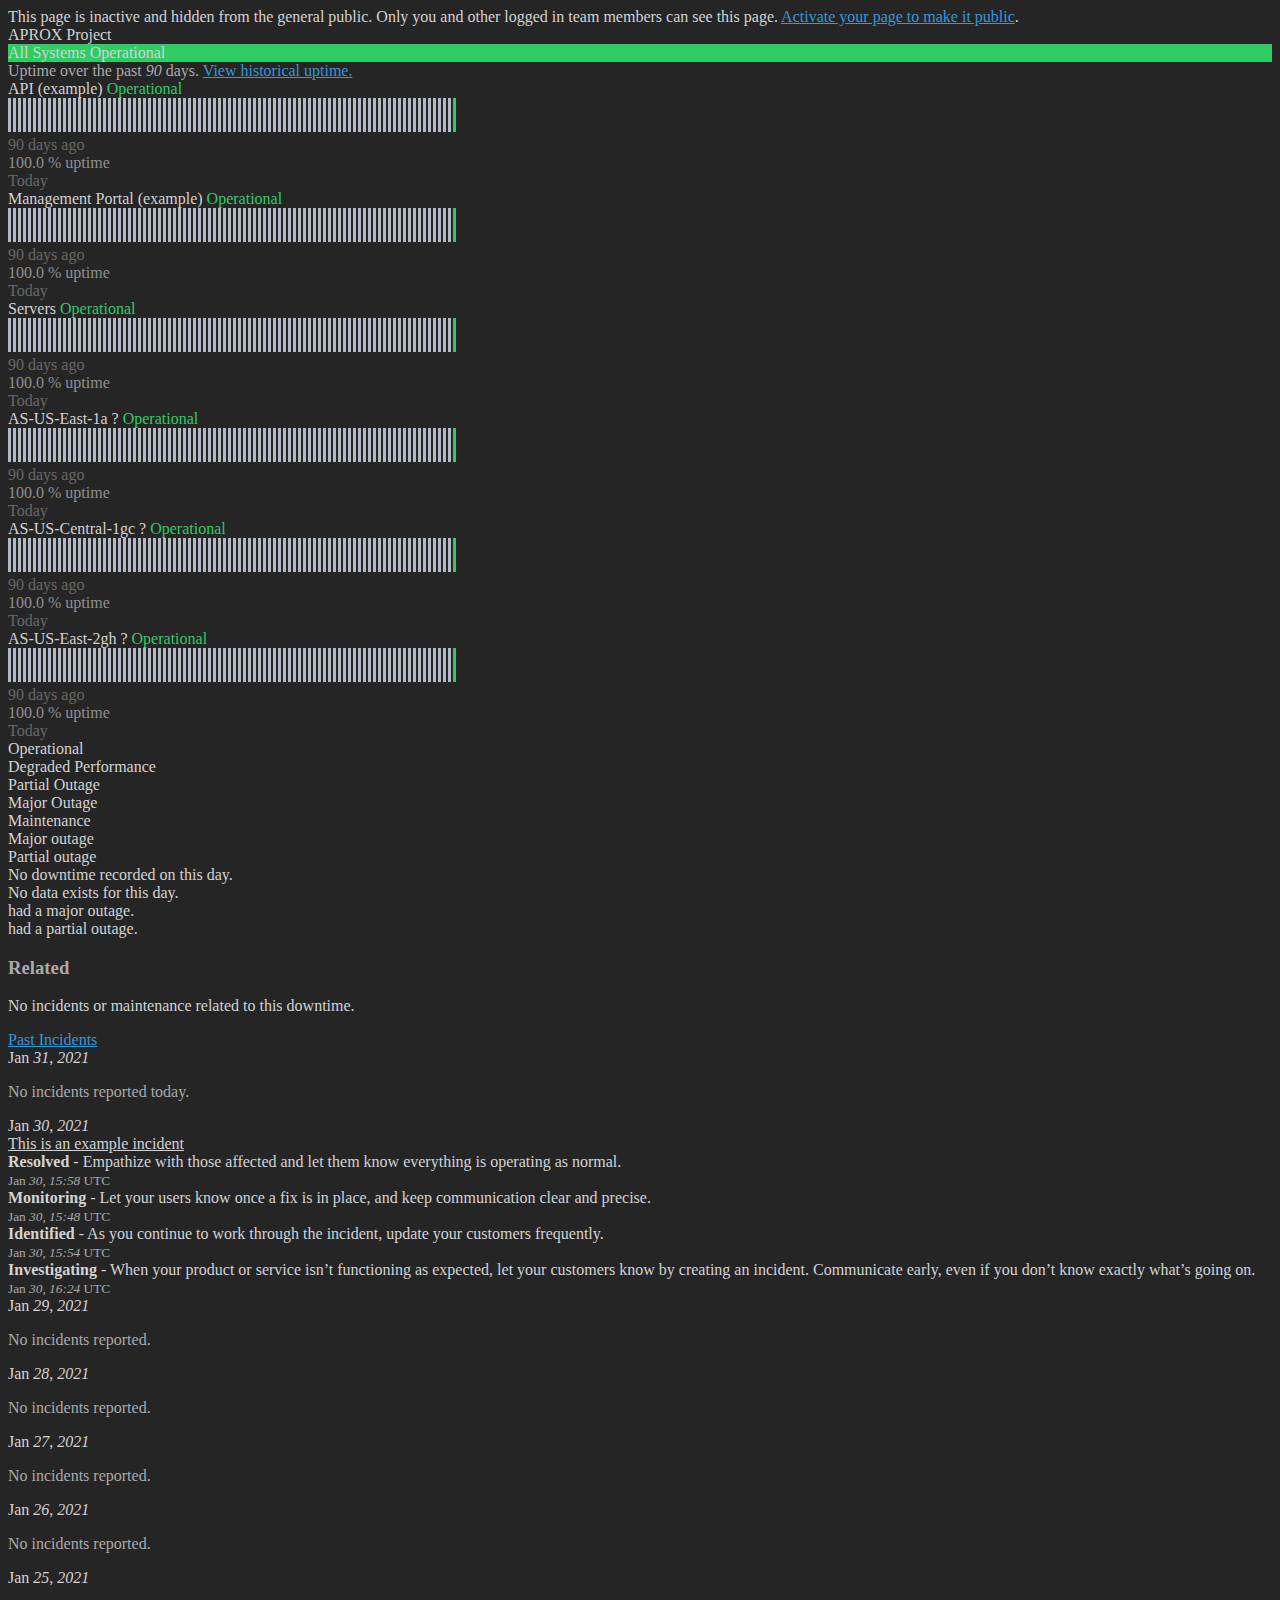
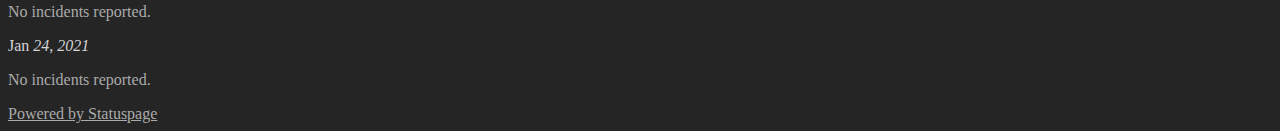
==== commit 9921637a: "Test update" ====
--- a/test.html
+++ b/test.html
@@ -15,7 +15,7 @@
     <meta name="viewport" content="width=device-width, initial-scale=1.0, minimum-scale=1.0, maximum-scale=1.0">
 
     <!-- Time this page was rendered - http://purl.org/dc/terms/issued -->
-    <meta name="issued" content="1612108850">
+    <meta name="issued" content="1612114485">
 
     <!-- Mobile IE allows us to activate ClearType technology for smoothing fonts for easy reading -->
     <meta http-equiv="cleartype" content="on">
@@ -74,16 +74,9 @@
 </style>
 
 
-      <link rel="apple-touch-icon" href="https://dka575ofm4ao0.cloudfront.net/assets/base/apple-touch-icon-57x57-precomposed-5c491f48c00b91d5cf8b0839521a13b98ba3cd2167c5e0e53040ccf401227556.png" sizes="57x57">
-<link rel="apple-touch-icon" href="https://dka575ofm4ao0.cloudfront.net/assets/base/apple-touch-icon-72x72-precomposed-94327076268b47cc7da838952f5e89a5ed9dcdde2734db231491e328d23e9962.png" sizes="72x72">
-<link rel="apple-touch-icon" href="https://dka575ofm4ao0.cloudfront.net/assets/base/apple-touch-icon-114x114-precomposed-1e9664e05d1a3dc5cd67ee3b3c17215526a04a3b0a2e018bd26c5fa73482392f.png" sizes="114x114">
-<link rel="apple-touch-icon" href="https://dka575ofm4ao0.cloudfront.net/assets/base/apple-touch-icon-120x120-precomposed-5d71ac87ecfc852fef52505af1eade3674709a530e7ed2ddb3ff44ab62db52f7.png" sizes="120x120">
-<link rel="apple-touch-icon" href="https://dka575ofm4ao0.cloudfront.net/assets/base/apple-touch-icon-144x144-precomposed-f140e6b87ce676b2388742ebce8292476ba938f73a49c4c15e86565a224bb93d.png" sizes="144x144">
-<link rel="apple-touch-icon" href="https://dka575ofm4ao0.cloudfront.net/assets/base/apple-touch-icon-152x152-precomposed-38fe2c387837f45dfab255be5670c7b3aad29cf6dbc5b8e4cdce30f61259b9ce.png" sizes="152x152">
-<link rel="apple-touch-icon" href="https://dka575ofm4ao0.cloudfront.net/assets/base/apple-touch-icon-167x167-precomposed-b776218c8fb96a430158776d0749c2f81143c94f40c4427e53e32e4c786c87c0.png" sizes="167x167">
-<link rel="apple-touch-icon" href="https://dka575ofm4ao0.cloudfront.net/assets/base/apple-touch-icon-180x180-precomposed-8819023509ff72c1f8945709243c9bab8b40c9bac0eb7891ad75b36600c7c7f9.png" sizes="180x180">
-
-    <link rel="shortcut icon" href='https://dka575ofm4ao0.cloudfront.net/assets/logos/favicon-2b86ed00cfa6258307d4a3d0c482fd733c7973f82de213143b24fc062c540367.png'>
+      <link rel="shortcut icon" type="image/x-icon" href="//dka575ofm4ao0.cloudfront.net/pages-favicon_logos/original/218089/aproxiconorghires.png" />
+
+    <link rel="shortcut icon" href='//dka575ofm4ao0.cloudfront.net/pages-favicon_logos/original/218089/aproxiconorghires.png'>
 
     <link rel="alternate" type="application/atom+xml" href="https://aproxproject.statuspage.io/history.atom" title="APROX Project Status History - Atom Feed">
     <link rel="alternate" type="application/rss+xml" href="https://aproxproject.statuspage.io/history.rss" title="APROX Project Status History - RSS Feed">
@@ -101,7 +94,7 @@
     <script src="https://dka575ofm4ao0.cloudfront.net/assets/jquery-3.5.1.min-729e416557a365062a8a20f0562f18aa171da57298005d392312670c706c68de.js"></script>
 
     <script>
-      window.pageColorData = {"blue":"#3498DB","border":"#E0E0E0","body_background":"#ffffff","font":"#333333","graph":"#3498db","green":"#2fcc66","light_font":"#AAAAAA","link":"#3498db","orange":"#e67e22","red":"#e74c3c","yellow":"#f1c40f","no_data":"#b3bac5"};
+      window.pageColorData = {"blue":"#3498DB","border":"#E0E0E0","body_background":"#252526","font":"#D3D3D4","graph":"#3498DB","green":"#2FCC66","light_font":"#AAAAAA","link":"#3498DB","orange":"#E67E22","red":"#E74C3C","yellow":"#F1C40F","no_data":"#B3BAC5"};
     </script>
     <style>
   /* BODY BACKGROUND */ /* BODY BACKGROUND */ /* BODY BACKGROUND */ /* BODY BACKGROUND */ /* BODY BACKGROUND */
@@ -112,11 +105,11 @@
   div[id^="subscribe-modal"] .modal-footer,
   div[id^="subscribe-modal"],
   #uptime-tooltip .tooltip-box {
-    background-color:#ffffff;
+    background-color:#252526;
   }
 
   #uptime-tooltip .pointer-container .pointer-smaller {
-    border-bottom-color:#ffffff;
+    border-bottom-color:#252526;
   }
 
 
@@ -138,12 +131,12 @@
   div[id^="subscribe-modal"] .modal-header .close,
   .grouped-item-label,
   #uptime-tooltip .tooltip-box .tooltip-content .related-events .related-event a.related-event-link {
-    color:#333333;
+    color:#D3D3D4;
   }
 
   .layout-content.status.status-index .components-statuses .component-container .name {
-    color:#333333;
-    color:rgba(51,51,51,.8);
+    color:#D3D3D4;
+    color:rgba(211,211,212,.8);
   }
 
 
@@ -200,13 +193,13 @@
 
       For darker css_body_background_color, luminosity values are lower so alpha trends toward becoming transparent (thus outage-field background becomes same as css_body_background_color).
     */
-    background-color: rgba(224,224,224,0.31);
+    background-color: rgba(224,224,224,0.0);
 
     /*
       outage-field border-color alpha is inverse to the luminosity of css_body_background_color.
       That is to say, with a default white background this border is transparent, but on a black background, it's opaque css_border_color.
     */
-    border-color: rgba(224,224,224,0.0);
+    border-color: rgba(224,224,224,0.8699999999999999);
   }
 
 
@@ -218,7 +211,7 @@
   .layout-content.status.status-index .page-status.status-critical,
   .layout-content.status.status-index .unresolved-incident.impact-critical .incident-title,
   .flat-button.background-red {
-    background-color:#e74c3c;
+    background-color:#E74C3C;
   }
 
   .layout-content.status-index .components-statuses .component-container.status-red:after,
@@ -229,11 +222,11 @@
   .incident-history .impact-critical,
   .components-container .component-inner-container.status-red .component-status,
   .components-container .component-inner-container.status-red .icon-indicator {
-    color:#e74c3c;
+    color:#E74C3C;
   }
 
   .layout-content.status.status-index .unresolved-incident.impact-critical .updates {
-    border-color:#e74c3c;
+    border-color:#E74C3C;
   }
 
 
@@ -244,7 +237,7 @@
   .layout-content.status.status-index .status-day .update-title.impact-major a:hover,
   .layout-content.status.status-index .page-status.status-major,
   .layout-content.status.status-index .unresolved-incident.impact-major .incident-title {
-    background-color:#e67e22;
+    background-color:#E67E22;
   }
 
   .layout-content.status-index .components-statuses .component-container.status-orange:after,
@@ -255,11 +248,11 @@
   .incident-history .impact-major,
   .components-container .component-inner-container.status-orange .component-status,
   .components-container .component-inner-container.status-orange .icon-indicator {
-    color:#e67e22;
+    color:#E67E22;
   }
 
   .layout-content.status.status-index .unresolved-incident.impact-major .updates {
-    border-color:#e67e22;
+    border-color:#E67E22;
   }
 
 
@@ -271,7 +264,7 @@
   .layout-content.status.status-index .page-status.status-minor,
   .layout-content.status.status-index .unresolved-incident.impact-minor .incident-title,
   .layout-content.status.status-index .scheduled-incidents-container .tab {
-    background-color:#f1c40f;
+    background-color:#F1C40F;
   }
 
   .layout-content.status-index .components-statuses .component-container.status-yellow:after,
@@ -283,12 +276,12 @@
   .components-container .component-inner-container.status-yellow .component-status,
   .components-container .component-inner-container.status-yellow .icon-indicator,
   .layout-content.status.manage-subscriptions .confirmation-infobox .fa {
-    color:#f1c40f;
+    color:#F1C40F;
   }
 
   .layout-content.status.status-index .unresolved-incident.impact-minor .updates,
   .layout-content.status.status-index .scheduled-incidents-container {
-    border-color:#f1c40f;
+    border-color:#F1C40F;
   }
 
 
@@ -324,13 +317,13 @@
 
   /* CSS GREENS */ /* CSS GREENS */ /* CSS GREENS */ /* CSS GREENS */ /* CSS GREENS */ /* CSS GREENS */ /* CSS GREENS */
   .layout-content.status.status-index .page-status.status-none {
-    background-color:#2fcc66;
+    background-color:#2FCC66;
   }
   .layout-content.status-index .components-statuses .component-container.status-green:after,
   .status-green .icon-indicator,
   .components-container .component-inner-container.status-green .component-status,
   .components-container .component-inner-container.status-green .icon-indicator {
-    color:#2fcc66;
+    color:#2FCC66;
   }
 
 
@@ -342,13 +335,13 @@
   .layout-content.status-index .page-footer span a:hover,
   .layout-content.status-index .timeframes-container .timeframe:not(.active):hover,
   .layout-content.status-incident .subheader a:hover {
-    color:#3498db;
+    color:#3498DB;
   }
 
   .flat-button,
   .masthead .updates-dropdown-container .show-updates-dropdown,
   .layout-content.status-full-history .show-filter.open  {
-    background-color:#3498db;
+    background-color:#3498DB;
   }
 
 
@@ -399,15 +392,28 @@
   </div>
 
 
-  <div class="layout-content status status-index starter">
-      <div class="masthead-container basic">
-
-    <div class="masthead has-logo">
-        <div class="logo-container">
-          <img src="//dka575ofm4ao0.cloudfront.net/pages-transactional_logos/retina/218089/aproxiconorghires.png" />
-        </div>
-
-        
+  <div class="layout-content status status-index premium">
+      <div class="masthead-container premium">
+    <div class="masthead">
+      <div class="images-container" id="cover-image-container" data-js-hook="images-container"></div>
+      <style>
+          #cover-image-container {
+            background-image:url("//dka575ofm4ao0.cloudfront.net/pages-hero_covers/normal/218089/aproxlogowhthires.png");
+          }
+
+          @media only screen and (-webkit-min-device-pixel-ratio: 2),
+                 only screen and (min-resolution: 192dpi) {
+            #cover-image-container {
+              background-image:url("//dka575ofm4ao0.cloudfront.net/pages-hero_covers/retina/218089/aproxlogowhthires.png") !important;
+            }
+          }
+      </style>
+
+      <div class="text-container">
+        <span class="page-name font-largest">
+            APROX Project
+        </span>
+          
 
 
   <div class="updates-dropdown-container" data-js-hook="updates-dropdown-container">
@@ -462,7 +468,7 @@
     </div>
   </div>
 
-      <div class="clearfix"></div>
+      </div>
     </div>
 
 </div>
@@ -508,95 +514,95 @@
     <div class="shared-partial uptime-90-days-wrapper">
   <svg class="availability-time-line-graphic" id="uptime-component-zqbr4090cpqs" preserveAspectRatio="none" height="34" viewBox="0 0 448 34">
 
-    <rect height="34" width="3" x="0" y="0" fill="#b3bac5" class="uptime-day component-zqbr4090cpqs day-0" data-html="true" />
-    <rect height="34" width="3" x="5" y="0" fill="#b3bac5" class="uptime-day component-zqbr4090cpqs day-1" data-html="true" />
-    <rect height="34" width="3" x="10" y="0" fill="#b3bac5" class="uptime-day component-zqbr4090cpqs day-2" data-html="true" />
-    <rect height="34" width="3" x="15" y="0" fill="#b3bac5" class="uptime-day component-zqbr4090cpqs day-3" data-html="true" />
-    <rect height="34" width="3" x="20" y="0" fill="#b3bac5" class="uptime-day component-zqbr4090cpqs day-4" data-html="true" />
-    <rect height="34" width="3" x="25" y="0" fill="#b3bac5" class="uptime-day component-zqbr4090cpqs day-5" data-html="true" />
-    <rect height="34" width="3" x="30" y="0" fill="#b3bac5" class="uptime-day component-zqbr4090cpqs day-6" data-html="true" />
-    <rect height="34" width="3" x="35" y="0" fill="#b3bac5" class="uptime-day component-zqbr4090cpqs day-7" data-html="true" />
-    <rect height="34" width="3" x="40" y="0" fill="#b3bac5" class="uptime-day component-zqbr4090cpqs day-8" data-html="true" />
-    <rect height="34" width="3" x="45" y="0" fill="#b3bac5" class="uptime-day component-zqbr4090cpqs day-9" data-html="true" />
-    <rect height="34" width="3" x="50" y="0" fill="#b3bac5" class="uptime-day component-zqbr4090cpqs day-10" data-html="true" />
-    <rect height="34" width="3" x="55" y="0" fill="#b3bac5" class="uptime-day component-zqbr4090cpqs day-11" data-html="true" />
-    <rect height="34" width="3" x="60" y="0" fill="#b3bac5" class="uptime-day component-zqbr4090cpqs day-12" data-html="true" />
-    <rect height="34" width="3" x="65" y="0" fill="#b3bac5" class="uptime-day component-zqbr4090cpqs day-13" data-html="true" />
-    <rect height="34" width="3" x="70" y="0" fill="#b3bac5" class="uptime-day component-zqbr4090cpqs day-14" data-html="true" />
-    <rect height="34" width="3" x="75" y="0" fill="#b3bac5" class="uptime-day component-zqbr4090cpqs day-15" data-html="true" />
-    <rect height="34" width="3" x="80" y="0" fill="#b3bac5" class="uptime-day component-zqbr4090cpqs day-16" data-html="true" />
-    <rect height="34" width="3" x="85" y="0" fill="#b3bac5" class="uptime-day component-zqbr4090cpqs day-17" data-html="true" />
-    <rect height="34" width="3" x="90" y="0" fill="#b3bac5" class="uptime-day component-zqbr4090cpqs day-18" data-html="true" />
-    <rect height="34" width="3" x="95" y="0" fill="#b3bac5" class="uptime-day component-zqbr4090cpqs day-19" data-html="true" />
-    <rect height="34" width="3" x="100" y="0" fill="#b3bac5" class="uptime-day component-zqbr4090cpqs day-20" data-html="true" />
-    <rect height="34" width="3" x="105" y="0" fill="#b3bac5" class="uptime-day component-zqbr4090cpqs day-21" data-html="true" />
-    <rect height="34" width="3" x="110" y="0" fill="#b3bac5" class="uptime-day component-zqbr4090cpqs day-22" data-html="true" />
-    <rect height="34" width="3" x="115" y="0" fill="#b3bac5" class="uptime-day component-zqbr4090cpqs day-23" data-html="true" />
-    <rect height="34" width="3" x="120" y="0" fill="#b3bac5" class="uptime-day component-zqbr4090cpqs day-24" data-html="true" />
-    <rect height="34" width="3" x="125" y="0" fill="#b3bac5" class="uptime-day component-zqbr4090cpqs day-25" data-html="true" />
-    <rect height="34" width="3" x="130" y="0" fill="#b3bac5" class="uptime-day component-zqbr4090cpqs day-26" data-html="true" />
-    <rect height="34" width="3" x="135" y="0" fill="#b3bac5" class="uptime-day component-zqbr4090cpqs day-27" data-html="true" />
-    <rect height="34" width="3" x="140" y="0" fill="#b3bac5" class="uptime-day component-zqbr4090cpqs day-28" data-html="true" />
-    <rect height="34" width="3" x="145" y="0" fill="#b3bac5" class="uptime-day component-zqbr4090cpqs day-29" data-html="true" />
-    <rect height="34" width="3" x="150" y="0" fill="#b3bac5" class="uptime-day component-zqbr4090cpqs day-30" data-html="true" />
-    <rect height="34" width="3" x="155" y="0" fill="#b3bac5" class="uptime-day component-zqbr4090cpqs day-31" data-html="true" />
-    <rect height="34" width="3" x="160" y="0" fill="#b3bac5" class="uptime-day component-zqbr4090cpqs day-32" data-html="true" />
-    <rect height="34" width="3" x="165" y="0" fill="#b3bac5" class="uptime-day component-zqbr4090cpqs day-33" data-html="true" />
-    <rect height="34" width="3" x="170" y="0" fill="#b3bac5" class="uptime-day component-zqbr4090cpqs day-34" data-html="true" />
-    <rect height="34" width="3" x="175" y="0" fill="#b3bac5" class="uptime-day component-zqbr4090cpqs day-35" data-html="true" />
-    <rect height="34" width="3" x="180" y="0" fill="#b3bac5" class="uptime-day component-zqbr4090cpqs day-36" data-html="true" />
-    <rect height="34" width="3" x="185" y="0" fill="#b3bac5" class="uptime-day component-zqbr4090cpqs day-37" data-html="true" />
-    <rect height="34" width="3" x="190" y="0" fill="#b3bac5" class="uptime-day component-zqbr4090cpqs day-38" data-html="true" />
-    <rect height="34" width="3" x="195" y="0" fill="#b3bac5" class="uptime-day component-zqbr4090cpqs day-39" data-html="true" />
-    <rect height="34" width="3" x="200" y="0" fill="#b3bac5" class="uptime-day component-zqbr4090cpqs day-40" data-html="true" />
-    <rect height="34" width="3" x="205" y="0" fill="#b3bac5" class="uptime-day component-zqbr4090cpqs day-41" data-html="true" />
-    <rect height="34" width="3" x="210" y="0" fill="#b3bac5" class="uptime-day component-zqbr4090cpqs day-42" data-html="true" />
-    <rect height="34" width="3" x="215" y="0" fill="#b3bac5" class="uptime-day component-zqbr4090cpqs day-43" data-html="true" />
-    <rect height="34" width="3" x="220" y="0" fill="#b3bac5" class="uptime-day component-zqbr4090cpqs day-44" data-html="true" />
-    <rect height="34" width="3" x="225" y="0" fill="#b3bac5" class="uptime-day component-zqbr4090cpqs day-45" data-html="true" />
-    <rect height="34" width="3" x="230" y="0" fill="#b3bac5" class="uptime-day component-zqbr4090cpqs day-46" data-html="true" />
-    <rect height="34" width="3" x="235" y="0" fill="#b3bac5" class="uptime-day component-zqbr4090cpqs day-47" data-html="true" />
-    <rect height="34" width="3" x="240" y="0" fill="#b3bac5" class="uptime-day component-zqbr4090cpqs day-48" data-html="true" />
-    <rect height="34" width="3" x="245" y="0" fill="#b3bac5" class="uptime-day component-zqbr4090cpqs day-49" data-html="true" />
-    <rect height="34" width="3" x="250" y="0" fill="#b3bac5" class="uptime-day component-zqbr4090cpqs day-50" data-html="true" />
-    <rect height="34" width="3" x="255" y="0" fill="#b3bac5" class="uptime-day component-zqbr4090cpqs day-51" data-html="true" />
-    <rect height="34" width="3" x="260" y="0" fill="#b3bac5" class="uptime-day component-zqbr4090cpqs day-52" data-html="true" />
-    <rect height="34" width="3" x="265" y="0" fill="#b3bac5" class="uptime-day component-zqbr4090cpqs day-53" data-html="true" />
-    <rect height="34" width="3" x="270" y="0" fill="#b3bac5" class="uptime-day component-zqbr4090cpqs day-54" data-html="true" />
-    <rect height="34" width="3" x="275" y="0" fill="#b3bac5" class="uptime-day component-zqbr4090cpqs day-55" data-html="true" />
-    <rect height="34" width="3" x="280" y="0" fill="#b3bac5" class="uptime-day component-zqbr4090cpqs day-56" data-html="true" />
-    <rect height="34" width="3" x="285" y="0" fill="#b3bac5" class="uptime-day component-zqbr4090cpqs day-57" data-html="true" />
-    <rect height="34" width="3" x="290" y="0" fill="#b3bac5" class="uptime-day component-zqbr4090cpqs day-58" data-html="true" />
-    <rect height="34" width="3" x="295" y="0" fill="#b3bac5" class="uptime-day component-zqbr4090cpqs day-59" data-html="true" />
-    <rect height="34" width="3" x="300" y="0" fill="#b3bac5" class="uptime-day component-zqbr4090cpqs day-60" data-html="true" />
-    <rect height="34" width="3" x="305" y="0" fill="#b3bac5" class="uptime-day component-zqbr4090cpqs day-61" data-html="true" />
-    <rect height="34" width="3" x="310" y="0" fill="#b3bac5" class="uptime-day component-zqbr4090cpqs day-62" data-html="true" />
-    <rect height="34" width="3" x="315" y="0" fill="#b3bac5" class="uptime-day component-zqbr4090cpqs day-63" data-html="true" />
-    <rect height="34" width="3" x="320" y="0" fill="#b3bac5" class="uptime-day component-zqbr4090cpqs day-64" data-html="true" />
-    <rect height="34" width="3" x="325" y="0" fill="#b3bac5" class="uptime-day component-zqbr4090cpqs day-65" data-html="true" />
-    <rect height="34" width="3" x="330" y="0" fill="#b3bac5" class="uptime-day component-zqbr4090cpqs day-66" data-html="true" />
-    <rect height="34" width="3" x="335" y="0" fill="#b3bac5" class="uptime-day component-zqbr4090cpqs day-67" data-html="true" />
-    <rect height="34" width="3" x="340" y="0" fill="#b3bac5" class="uptime-day component-zqbr4090cpqs day-68" data-html="true" />
-    <rect height="34" width="3" x="345" y="0" fill="#b3bac5" class="uptime-day component-zqbr4090cpqs day-69" data-html="true" />
-    <rect height="34" width="3" x="350" y="0" fill="#b3bac5" class="uptime-day component-zqbr4090cpqs day-70" data-html="true" />
-    <rect height="34" width="3" x="355" y="0" fill="#b3bac5" class="uptime-day component-zqbr4090cpqs day-71" data-html="true" />
-    <rect height="34" width="3" x="360" y="0" fill="#b3bac5" class="uptime-day component-zqbr4090cpqs day-72" data-html="true" />
-    <rect height="34" width="3" x="365" y="0" fill="#b3bac5" class="uptime-day component-zqbr4090cpqs day-73" data-html="true" />
-    <rect height="34" width="3" x="370" y="0" fill="#b3bac5" class="uptime-day component-zqbr4090cpqs day-74" data-html="true" />
-    <rect height="34" width="3" x="375" y="0" fill="#b3bac5" class="uptime-day component-zqbr4090cpqs day-75" data-html="true" />
-    <rect height="34" width="3" x="380" y="0" fill="#b3bac5" class="uptime-day component-zqbr4090cpqs day-76" data-html="true" />
-    <rect height="34" width="3" x="385" y="0" fill="#b3bac5" class="uptime-day component-zqbr4090cpqs day-77" data-html="true" />
-    <rect height="34" width="3" x="390" y="0" fill="#b3bac5" class="uptime-day component-zqbr4090cpqs day-78" data-html="true" />
-    <rect height="34" width="3" x="395" y="0" fill="#b3bac5" class="uptime-day component-zqbr4090cpqs day-79" data-html="true" />
-    <rect height="34" width="3" x="400" y="0" fill="#b3bac5" class="uptime-day component-zqbr4090cpqs day-80" data-html="true" />
-    <rect height="34" width="3" x="405" y="0" fill="#b3bac5" class="uptime-day component-zqbr4090cpqs day-81" data-html="true" />
-    <rect height="34" width="3" x="410" y="0" fill="#b3bac5" class="uptime-day component-zqbr4090cpqs day-82" data-html="true" />
-    <rect height="34" width="3" x="415" y="0" fill="#b3bac5" class="uptime-day component-zqbr4090cpqs day-83" data-html="true" />
-    <rect height="34" width="3" x="420" y="0" fill="#b3bac5" class="uptime-day component-zqbr4090cpqs day-84" data-html="true" />
-    <rect height="34" width="3" x="425" y="0" fill="#b3bac5" class="uptime-day component-zqbr4090cpqs day-85" data-html="true" />
-    <rect height="34" width="3" x="430" y="0" fill="#b3bac5" class="uptime-day component-zqbr4090cpqs day-86" data-html="true" />
-    <rect height="34" width="3" x="435" y="0" fill="#b3bac5" class="uptime-day component-zqbr4090cpqs day-87" data-html="true" />
-    <rect height="34" width="3" x="440" y="0" fill="#b3bac5" class="uptime-day component-zqbr4090cpqs day-88" data-html="true" />
+    <rect height="34" width="3" x="0" y="0" fill="#B3BAC5" class="uptime-day component-zqbr4090cpqs day-0" data-html="true" />
+    <rect height="34" width="3" x="5" y="0" fill="#B3BAC5" class="uptime-day component-zqbr4090cpqs day-1" data-html="true" />
+    <rect height="34" width="3" x="10" y="0" fill="#B3BAC5" class="uptime-day component-zqbr4090cpqs day-2" data-html="true" />
+    <rect height="34" width="3" x="15" y="0" fill="#B3BAC5" class="uptime-day component-zqbr4090cpqs day-3" data-html="true" />
+    <rect height="34" width="3" x="20" y="0" fill="#B3BAC5" class="uptime-day component-zqbr4090cpqs day-4" data-html="true" />
+    <rect height="34" width="3" x="25" y="0" fill="#B3BAC5" class="uptime-day component-zqbr4090cpqs day-5" data-html="true" />
+    <rect height="34" width="3" x="30" y="0" fill="#B3BAC5" class="uptime-day component-zqbr4090cpqs day-6" data-html="true" />
+    <rect height="34" width="3" x="35" y="0" fill="#B3BAC5" class="uptime-day component-zqbr4090cpqs day-7" data-html="true" />
+    <rect height="34" width="3" x="40" y="0" fill="#B3BAC5" class="uptime-day component-zqbr4090cpqs day-8" data-html="true" />
+    <rect height="34" width="3" x="45" y="0" fill="#B3BAC5" class="uptime-day component-zqbr4090cpqs day-9" data-html="true" />
+    <rect height="34" width="3" x="50" y="0" fill="#B3BAC5" class="uptime-day component-zqbr4090cpqs day-10" data-html="true" />
+    <rect height="34" width="3" x="55" y="0" fill="#B3BAC5" class="uptime-day component-zqbr4090cpqs day-11" data-html="true" />
+    <rect height="34" width="3" x="60" y="0" fill="#B3BAC5" class="uptime-day component-zqbr4090cpqs day-12" data-html="true" />
+    <rect height="34" width="3" x="65" y="0" fill="#B3BAC5" class="uptime-day component-zqbr4090cpqs day-13" data-html="true" />
+    <rect height="34" width="3" x="70" y="0" fill="#B3BAC5" class="uptime-day component-zqbr4090cpqs day-14" data-html="true" />
+    <rect height="34" width="3" x="75" y="0" fill="#B3BAC5" class="uptime-day component-zqbr4090cpqs day-15" data-html="true" />
+    <rect height="34" width="3" x="80" y="0" fill="#B3BAC5" class="uptime-day component-zqbr4090cpqs day-16" data-html="true" />
+    <rect height="34" width="3" x="85" y="0" fill="#B3BAC5" class="uptime-day component-zqbr4090cpqs day-17" data-html="true" />
+    <rect height="34" width="3" x="90" y="0" fill="#B3BAC5" class="uptime-day component-zqbr4090cpqs day-18" data-html="true" />
+    <rect height="34" width="3" x="95" y="0" fill="#B3BAC5" class="uptime-day component-zqbr4090cpqs day-19" data-html="true" />
+    <rect height="34" width="3" x="100" y="0" fill="#B3BAC5" class="uptime-day component-zqbr4090cpqs day-20" data-html="true" />
+    <rect height="34" width="3" x="105" y="0" fill="#B3BAC5" class="uptime-day component-zqbr4090cpqs day-21" data-html="true" />
+    <rect height="34" width="3" x="110" y="0" fill="#B3BAC5" class="uptime-day component-zqbr4090cpqs day-22" data-html="true" />
+    <rect height="34" width="3" x="115" y="0" fill="#B3BAC5" class="uptime-day component-zqbr4090cpqs day-23" data-html="true" />
+    <rect height="34" width="3" x="120" y="0" fill="#B3BAC5" class="uptime-day component-zqbr4090cpqs day-24" data-html="true" />
+    <rect height="34" width="3" x="125" y="0" fill="#B3BAC5" class="uptime-day component-zqbr4090cpqs day-25" data-html="true" />
+    <rect height="34" width="3" x="130" y="0" fill="#B3BAC5" class="uptime-day component-zqbr4090cpqs day-26" data-html="true" />
+    <rect height="34" width="3" x="135" y="0" fill="#B3BAC5" class="uptime-day component-zqbr4090cpqs day-27" data-html="true" />
+    <rect height="34" width="3" x="140" y="0" fill="#B3BAC5" class="uptime-day component-zqbr4090cpqs day-28" data-html="true" />
+    <rect height="34" width="3" x="145" y="0" fill="#B3BAC5" class="uptime-day component-zqbr4090cpqs day-29" data-html="true" />
+    <rect height="34" width="3" x="150" y="0" fill="#B3BAC5" class="uptime-day component-zqbr4090cpqs day-30" data-html="true" />
+    <rect height="34" width="3" x="155" y="0" fill="#B3BAC5" class="uptime-day component-zqbr4090cpqs day-31" data-html="true" />
+    <rect height="34" width="3" x="160" y="0" fill="#B3BAC5" class="uptime-day component-zqbr4090cpqs day-32" data-html="true" />
+    <rect height="34" width="3" x="165" y="0" fill="#B3BAC5" class="uptime-day component-zqbr4090cpqs day-33" data-html="true" />
+    <rect height="34" width="3" x="170" y="0" fill="#B3BAC5" class="uptime-day component-zqbr4090cpqs day-34" data-html="true" />
+    <rect height="34" width="3" x="175" y="0" fill="#B3BAC5" class="uptime-day component-zqbr4090cpqs day-35" data-html="true" />
+    <rect height="34" width="3" x="180" y="0" fill="#B3BAC5" class="uptime-day component-zqbr4090cpqs day-36" data-html="true" />
+    <rect height="34" width="3" x="185" y="0" fill="#B3BAC5" class="uptime-day component-zqbr4090cpqs day-37" data-html="true" />
+    <rect height="34" width="3" x="190" y="0" fill="#B3BAC5" class="uptime-day component-zqbr4090cpqs day-38" data-html="true" />
+    <rect height="34" width="3" x="195" y="0" fill="#B3BAC5" class="uptime-day component-zqbr4090cpqs day-39" data-html="true" />
+    <rect height="34" width="3" x="200" y="0" fill="#B3BAC5" class="uptime-day component-zqbr4090cpqs day-40" data-html="true" />
+    <rect height="34" width="3" x="205" y="0" fill="#B3BAC5" class="uptime-day component-zqbr4090cpqs day-41" data-html="true" />
+    <rect height="34" width="3" x="210" y="0" fill="#B3BAC5" class="uptime-day component-zqbr4090cpqs day-42" data-html="true" />
+    <rect height="34" width="3" x="215" y="0" fill="#B3BAC5" class="uptime-day component-zqbr4090cpqs day-43" data-html="true" />
+    <rect height="34" width="3" x="220" y="0" fill="#B3BAC5" class="uptime-day component-zqbr4090cpqs day-44" data-html="true" />
+    <rect height="34" width="3" x="225" y="0" fill="#B3BAC5" class="uptime-day component-zqbr4090cpqs day-45" data-html="true" />
+    <rect height="34" width="3" x="230" y="0" fill="#B3BAC5" class="uptime-day component-zqbr4090cpqs day-46" data-html="true" />
+    <rect height="34" width="3" x="235" y="0" fill="#B3BAC5" class="uptime-day component-zqbr4090cpqs day-47" data-html="true" />
+    <rect height="34" width="3" x="240" y="0" fill="#B3BAC5" class="uptime-day component-zqbr4090cpqs day-48" data-html="true" />
+    <rect height="34" width="3" x="245" y="0" fill="#B3BAC5" class="uptime-day component-zqbr4090cpqs day-49" data-html="true" />
+    <rect height="34" width="3" x="250" y="0" fill="#B3BAC5" class="uptime-day component-zqbr4090cpqs day-50" data-html="true" />
+    <rect height="34" width="3" x="255" y="0" fill="#B3BAC5" class="uptime-day component-zqbr4090cpqs day-51" data-html="true" />
+    <rect height="34" width="3" x="260" y="0" fill="#B3BAC5" class="uptime-day component-zqbr4090cpqs day-52" data-html="true" />
+    <rect height="34" width="3" x="265" y="0" fill="#B3BAC5" class="uptime-day component-zqbr4090cpqs day-53" data-html="true" />
+    <rect height="34" width="3" x="270" y="0" fill="#B3BAC5" class="uptime-day component-zqbr4090cpqs day-54" data-html="true" />
+    <rect height="34" width="3" x="275" y="0" fill="#B3BAC5" class="uptime-day component-zqbr4090cpqs day-55" data-html="true" />
+    <rect height="34" width="3" x="280" y="0" fill="#B3BAC5" class="uptime-day component-zqbr4090cpqs day-56" data-html="true" />
+    <rect height="34" width="3" x="285" y="0" fill="#B3BAC5" class="uptime-day component-zqbr4090cpqs day-57" data-html="true" />
+    <rect height="34" width="3" x="290" y="0" fill="#B3BAC5" class="uptime-day component-zqbr4090cpqs day-58" data-html="true" />
+    <rect height="34" width="3" x="295" y="0" fill="#B3BAC5" class="uptime-day component-zqbr4090cpqs day-59" data-html="true" />
+    <rect height="34" width="3" x="300" y="0" fill="#B3BAC5" class="uptime-day component-zqbr4090cpqs day-60" data-html="true" />
+    <rect height="34" width="3" x="305" y="0" fill="#B3BAC5" class="uptime-day component-zqbr4090cpqs day-61" data-html="true" />
+    <rect height="34" width="3" x="310" y="0" fill="#B3BAC5" class="uptime-day component-zqbr4090cpqs day-62" data-html="true" />
+    <rect height="34" width="3" x="315" y="0" fill="#B3BAC5" class="uptime-day component-zqbr4090cpqs day-63" data-html="true" />
+    <rect height="34" width="3" x="320" y="0" fill="#B3BAC5" class="uptime-day component-zqbr4090cpqs day-64" data-html="true" />
+    <rect height="34" width="3" x="325" y="0" fill="#B3BAC5" class="uptime-day component-zqbr4090cpqs day-65" data-html="true" />
+    <rect height="34" width="3" x="330" y="0" fill="#B3BAC5" class="uptime-day component-zqbr4090cpqs day-66" data-html="true" />
+    <rect height="34" width="3" x="335" y="0" fill="#B3BAC5" class="uptime-day component-zqbr4090cpqs day-67" data-html="true" />
+    <rect height="34" width="3" x="340" y="0" fill="#B3BAC5" class="uptime-day component-zqbr4090cpqs day-68" data-html="true" />
+    <rect height="34" width="3" x="345" y="0" fill="#B3BAC5" class="uptime-day component-zqbr4090cpqs day-69" data-html="true" />
+    <rect height="34" width="3" x="350" y="0" fill="#B3BAC5" class="uptime-day component-zqbr4090cpqs day-70" data-html="true" />
+    <rect height="34" width="3" x="355" y="0" fill="#B3BAC5" class="uptime-day component-zqbr4090cpqs day-71" data-html="true" />
+    <rect height="34" width="3" x="360" y="0" fill="#B3BAC5" class="uptime-day component-zqbr4090cpqs day-72" data-html="true" />
+    <rect height="34" width="3" x="365" y="0" fill="#B3BAC5" class="uptime-day component-zqbr4090cpqs day-73" data-html="true" />
+    <rect height="34" width="3" x="370" y="0" fill="#B3BAC5" class="uptime-day component-zqbr4090cpqs day-74" data-html="true" />
+    <rect height="34" width="3" x="375" y="0" fill="#B3BAC5" class="uptime-day component-zqbr4090cpqs day-75" data-html="true" />
+    <rect height="34" width="3" x="380" y="0" fill="#B3BAC5" class="uptime-day component-zqbr4090cpqs day-76" data-html="true" />
+    <rect height="34" width="3" x="385" y="0" fill="#B3BAC5" class="uptime-day component-zqbr4090cpqs day-77" data-html="true" />
+    <rect height="34" width="3" x="390" y="0" fill="#B3BAC5" class="uptime-day component-zqbr4090cpqs day-78" data-html="true" />
+    <rect height="34" width="3" x="395" y="0" fill="#B3BAC5" class="uptime-day component-zqbr4090cpqs day-79" data-html="true" />
+    <rect height="34" width="3" x="400" y="0" fill="#B3BAC5" class="uptime-day component-zqbr4090cpqs day-80" data-html="true" />
+    <rect height="34" width="3" x="405" y="0" fill="#B3BAC5" class="uptime-day component-zqbr4090cpqs day-81" data-html="true" />
+    <rect height="34" width="3" x="410" y="0" fill="#B3BAC5" class="uptime-day component-zqbr4090cpqs day-82" data-html="true" />
+    <rect height="34" width="3" x="415" y="0" fill="#B3BAC5" class="uptime-day component-zqbr4090cpqs day-83" data-html="true" />
+    <rect height="34" width="3" x="420" y="0" fill="#B3BAC5" class="uptime-day component-zqbr4090cpqs day-84" data-html="true" />
+    <rect height="34" width="3" x="425" y="0" fill="#B3BAC5" class="uptime-day component-zqbr4090cpqs day-85" data-html="true" />
+    <rect height="34" width="3" x="430" y="0" fill="#B3BAC5" class="uptime-day component-zqbr4090cpqs day-86" data-html="true" />
+    <rect height="34" width="3" x="435" y="0" fill="#B3BAC5" class="uptime-day component-zqbr4090cpqs day-87" data-html="true" />
+    <rect height="34" width="3" x="440" y="0" fill="#B3BAC5" class="uptime-day component-zqbr4090cpqs day-88" data-html="true" />
     <rect height="34" width="3" x="445" y="0" fill="#2fcc66" class="uptime-day component-zqbr4090cpqs day-89" data-html="true" />
 </svg>
   <div class="legend ">
@@ -643,95 +649,95 @@
     <div class="shared-partial uptime-90-days-wrapper">
   <svg class="availability-time-line-graphic" id="uptime-component-m0vhp18q5c3s" preserveAspectRatio="none" height="34" viewBox="0 0 448 34">
 
-    <rect height="34" width="3" x="0" y="0" fill="#b3bac5" class="uptime-day component-m0vhp18q5c3s day-0" data-html="true" />
-    <rect height="34" width="3" x="5" y="0" fill="#b3bac5" class="uptime-day component-m0vhp18q5c3s day-1" data-html="true" />
-    <rect height="34" width="3" x="10" y="0" fill="#b3bac5" class="uptime-day component-m0vhp18q5c3s day-2" data-html="true" />
-    <rect height="34" width="3" x="15" y="0" fill="#b3bac5" class="uptime-day component-m0vhp18q5c3s day-3" data-html="true" />
-    <rect height="34" width="3" x="20" y="0" fill="#b3bac5" class="uptime-day component-m0vhp18q5c3s day-4" data-html="true" />
-    <rect height="34" width="3" x="25" y="0" fill="#b3bac5" class="uptime-day component-m0vhp18q5c3s day-5" data-html="true" />
-    <rect height="34" width="3" x="30" y="0" fill="#b3bac5" class="uptime-day component-m0vhp18q5c3s day-6" data-html="true" />
-    <rect height="34" width="3" x="35" y="0" fill="#b3bac5" class="uptime-day component-m0vhp18q5c3s day-7" data-html="true" />
-    <rect height="34" width="3" x="40" y="0" fill="#b3bac5" class="uptime-day component-m0vhp18q5c3s day-8" data-html="true" />
-    <rect height="34" width="3" x="45" y="0" fill="#b3bac5" class="uptime-day component-m0vhp18q5c3s day-9" data-html="true" />
-    <rect height="34" width="3" x="50" y="0" fill="#b3bac5" class="uptime-day component-m0vhp18q5c3s day-10" data-html="true" />
-    <rect height="34" width="3" x="55" y="0" fill="#b3bac5" class="uptime-day component-m0vhp18q5c3s day-11" data-html="true" />
-    <rect height="34" width="3" x="60" y="0" fill="#b3bac5" class="uptime-day component-m0vhp18q5c3s day-12" data-html="true" />
-    <rect height="34" width="3" x="65" y="0" fill="#b3bac5" class="uptime-day component-m0vhp18q5c3s day-13" data-html="true" />
-    <rect height="34" width="3" x="70" y="0" fill="#b3bac5" class="uptime-day component-m0vhp18q5c3s day-14" data-html="true" />
-    <rect height="34" width="3" x="75" y="0" fill="#b3bac5" class="uptime-day component-m0vhp18q5c3s day-15" data-html="true" />
-    <rect height="34" width="3" x="80" y="0" fill="#b3bac5" class="uptime-day component-m0vhp18q5c3s day-16" data-html="true" />
-    <rect height="34" width="3" x="85" y="0" fill="#b3bac5" class="uptime-day component-m0vhp18q5c3s day-17" data-html="true" />
-    <rect height="34" width="3" x="90" y="0" fill="#b3bac5" class="uptime-day component-m0vhp18q5c3s day-18" data-html="true" />
-    <rect height="34" width="3" x="95" y="0" fill="#b3bac5" class="uptime-day component-m0vhp18q5c3s day-19" data-html="true" />
-    <rect height="34" width="3" x="100" y="0" fill="#b3bac5" class="uptime-day component-m0vhp18q5c3s day-20" data-html="true" />
-    <rect height="34" width="3" x="105" y="0" fill="#b3bac5" class="uptime-day component-m0vhp18q5c3s day-21" data-html="true" />
-    <rect height="34" width="3" x="110" y="0" fill="#b3bac5" class="uptime-day component-m0vhp18q5c3s day-22" data-html="true" />
-    <rect height="34" width="3" x="115" y="0" fill="#b3bac5" class="uptime-day component-m0vhp18q5c3s day-23" data-html="true" />
-    <rect height="34" width="3" x="120" y="0" fill="#b3bac5" class="uptime-day component-m0vhp18q5c3s day-24" data-html="true" />
-    <rect height="34" width="3" x="125" y="0" fill="#b3bac5" class="uptime-day component-m0vhp18q5c3s day-25" data-html="true" />
-    <rect height="34" width="3" x="130" y="0" fill="#b3bac5" class="uptime-day component-m0vhp18q5c3s day-26" data-html="true" />
-    <rect height="34" width="3" x="135" y="0" fill="#b3bac5" class="uptime-day component-m0vhp18q5c3s day-27" data-html="true" />
-    <rect height="34" width="3" x="140" y="0" fill="#b3bac5" class="uptime-day component-m0vhp18q5c3s day-28" data-html="true" />
-    <rect height="34" width="3" x="145" y="0" fill="#b3bac5" class="uptime-day component-m0vhp18q5c3s day-29" data-html="true" />
-    <rect height="34" width="3" x="150" y="0" fill="#b3bac5" class="uptime-day component-m0vhp18q5c3s day-30" data-html="true" />
-    <rect height="34" width="3" x="155" y="0" fill="#b3bac5" class="uptime-day component-m0vhp18q5c3s day-31" data-html="true" />
-    <rect height="34" width="3" x="160" y="0" fill="#b3bac5" class="uptime-day component-m0vhp18q5c3s day-32" data-html="true" />
-    <rect height="34" width="3" x="165" y="0" fill="#b3bac5" class="uptime-day component-m0vhp18q5c3s day-33" data-html="true" />
-    <rect height="34" width="3" x="170" y="0" fill="#b3bac5" class="uptime-day component-m0vhp18q5c3s day-34" data-html="true" />
-    <rect height="34" width="3" x="175" y="0" fill="#b3bac5" class="uptime-day component-m0vhp18q5c3s day-35" data-html="true" />
-    <rect height="34" width="3" x="180" y="0" fill="#b3bac5" class="uptime-day component-m0vhp18q5c3s day-36" data-html="true" />
-    <rect height="34" width="3" x="185" y="0" fill="#b3bac5" class="uptime-day component-m0vhp18q5c3s day-37" data-html="true" />
-    <rect height="34" width="3" x="190" y="0" fill="#b3bac5" class="uptime-day component-m0vhp18q5c3s day-38" data-html="true" />
-    <rect height="34" width="3" x="195" y="0" fill="#b3bac5" class="uptime-day component-m0vhp18q5c3s day-39" data-html="true" />
-    <rect height="34" width="3" x="200" y="0" fill="#b3bac5" class="uptime-day component-m0vhp18q5c3s day-40" data-html="true" />
-    <rect height="34" width="3" x="205" y="0" fill="#b3bac5" class="uptime-day component-m0vhp18q5c3s day-41" data-html="true" />
-    <rect height="34" width="3" x="210" y="0" fill="#b3bac5" class="uptime-day component-m0vhp18q5c3s day-42" data-html="true" />
-    <rect height="34" width="3" x="215" y="0" fill="#b3bac5" class="uptime-day component-m0vhp18q5c3s day-43" data-html="true" />
-    <rect height="34" width="3" x="220" y="0" fill="#b3bac5" class="uptime-day component-m0vhp18q5c3s day-44" data-html="true" />
-    <rect height="34" width="3" x="225" y="0" fill="#b3bac5" class="uptime-day component-m0vhp18q5c3s day-45" data-html="true" />
-    <rect height="34" width="3" x="230" y="0" fill="#b3bac5" class="uptime-day component-m0vhp18q5c3s day-46" data-html="true" />
-    <rect height="34" width="3" x="235" y="0" fill="#b3bac5" class="uptime-day component-m0vhp18q5c3s day-47" data-html="true" />
-    <rect height="34" width="3" x="240" y="0" fill="#b3bac5" class="uptime-day component-m0vhp18q5c3s day-48" data-html="true" />
-    <rect height="34" width="3" x="245" y="0" fill="#b3bac5" class="uptime-day component-m0vhp18q5c3s day-49" data-html="true" />
-    <rect height="34" width="3" x="250" y="0" fill="#b3bac5" class="uptime-day component-m0vhp18q5c3s day-50" data-html="true" />
-    <rect height="34" width="3" x="255" y="0" fill="#b3bac5" class="uptime-day component-m0vhp18q5c3s day-51" data-html="true" />
-    <rect height="34" width="3" x="260" y="0" fill="#b3bac5" class="uptime-day component-m0vhp18q5c3s day-52" data-html="true" />
-    <rect height="34" width="3" x="265" y="0" fill="#b3bac5" class="uptime-day component-m0vhp18q5c3s day-53" data-html="true" />
-    <rect height="34" width="3" x="270" y="0" fill="#b3bac5" class="uptime-day component-m0vhp18q5c3s day-54" data-html="true" />
-    <rect height="34" width="3" x="275" y="0" fill="#b3bac5" class="uptime-day component-m0vhp18q5c3s day-55" data-html="true" />
-    <rect height="34" width="3" x="280" y="0" fill="#b3bac5" class="uptime-day component-m0vhp18q5c3s day-56" data-html="true" />
-    <rect height="34" width="3" x="285" y="0" fill="#b3bac5" class="uptime-day component-m0vhp18q5c3s day-57" data-html="true" />
-    <rect height="34" width="3" x="290" y="0" fill="#b3bac5" class="uptime-day component-m0vhp18q5c3s day-58" data-html="true" />
-    <rect height="34" width="3" x="295" y="0" fill="#b3bac5" class="uptime-day component-m0vhp18q5c3s day-59" data-html="true" />
-    <rect height="34" width="3" x="300" y="0" fill="#b3bac5" class="uptime-day component-m0vhp18q5c3s day-60" data-html="true" />
-    <rect height="34" width="3" x="305" y="0" fill="#b3bac5" class="uptime-day component-m0vhp18q5c3s day-61" data-html="true" />
-    <rect height="34" width="3" x="310" y="0" fill="#b3bac5" class="uptime-day component-m0vhp18q5c3s day-62" data-html="true" />
-    <rect height="34" width="3" x="315" y="0" fill="#b3bac5" class="uptime-day component-m0vhp18q5c3s day-63" data-html="true" />
-    <rect height="34" width="3" x="320" y="0" fill="#b3bac5" class="uptime-day component-m0vhp18q5c3s day-64" data-html="true" />
-    <rect height="34" width="3" x="325" y="0" fill="#b3bac5" class="uptime-day component-m0vhp18q5c3s day-65" data-html="true" />
-    <rect height="34" width="3" x="330" y="0" fill="#b3bac5" class="uptime-day component-m0vhp18q5c3s day-66" data-html="true" />
-    <rect height="34" width="3" x="335" y="0" fill="#b3bac5" class="uptime-day component-m0vhp18q5c3s day-67" data-html="true" />
-    <rect height="34" width="3" x="340" y="0" fill="#b3bac5" class="uptime-day component-m0vhp18q5c3s day-68" data-html="true" />
-    <rect height="34" width="3" x="345" y="0" fill="#b3bac5" class="uptime-day component-m0vhp18q5c3s day-69" data-html="true" />
-    <rect height="34" width="3" x="350" y="0" fill="#b3bac5" class="uptime-day component-m0vhp18q5c3s day-70" data-html="true" />
-    <rect height="34" width="3" x="355" y="0" fill="#b3bac5" class="uptime-day component-m0vhp18q5c3s day-71" data-html="true" />
-    <rect height="34" width="3" x="360" y="0" fill="#b3bac5" class="uptime-day component-m0vhp18q5c3s day-72" data-html="true" />
-    <rect height="34" width="3" x="365" y="0" fill="#b3bac5" class="uptime-day component-m0vhp18q5c3s day-73" data-html="true" />
-    <rect height="34" width="3" x="370" y="0" fill="#b3bac5" class="uptime-day component-m0vhp18q5c3s day-74" data-html="true" />
-    <rect height="34" width="3" x="375" y="0" fill="#b3bac5" class="uptime-day component-m0vhp18q5c3s day-75" data-html="true" />
-    <rect height="34" width="3" x="380" y="0" fill="#b3bac5" class="uptime-day component-m0vhp18q5c3s day-76" data-html="true" />
-    <rect height="34" width="3" x="385" y="0" fill="#b3bac5" class="uptime-day component-m0vhp18q5c3s day-77" data-html="true" />
-    <rect height="34" width="3" x="390" y="0" fill="#b3bac5" class="uptime-day component-m0vhp18q5c3s day-78" data-html="true" />
-    <rect height="34" width="3" x="395" y="0" fill="#b3bac5" class="uptime-day component-m0vhp18q5c3s day-79" data-html="true" />
-    <rect height="34" width="3" x="400" y="0" fill="#b3bac5" class="uptime-day component-m0vhp18q5c3s day-80" data-html="true" />
-    <rect height="34" width="3" x="405" y="0" fill="#b3bac5" class="uptime-day component-m0vhp18q5c3s day-81" data-html="true" />
-    <rect height="34" width="3" x="410" y="0" fill="#b3bac5" class="uptime-day component-m0vhp18q5c3s day-82" data-html="true" />
-    <rect height="34" width="3" x="415" y="0" fill="#b3bac5" class="uptime-day component-m0vhp18q5c3s day-83" data-html="true" />
-    <rect height="34" width="3" x="420" y="0" fill="#b3bac5" class="uptime-day component-m0vhp18q5c3s day-84" data-html="true" />
-    <rect height="34" width="3" x="425" y="0" fill="#b3bac5" class="uptime-day component-m0vhp18q5c3s day-85" data-html="true" />
-    <rect height="34" width="3" x="430" y="0" fill="#b3bac5" class="uptime-day component-m0vhp18q5c3s day-86" data-html="true" />
-    <rect height="34" width="3" x="435" y="0" fill="#b3bac5" class="uptime-day component-m0vhp18q5c3s day-87" data-html="true" />
-    <rect height="34" width="3" x="440" y="0" fill="#b3bac5" class="uptime-day component-m0vhp18q5c3s day-88" data-html="true" />
+    <rect height="34" width="3" x="0" y="0" fill="#B3BAC5" class="uptime-day component-m0vhp18q5c3s day-0" data-html="true" />
+    <rect height="34" width="3" x="5" y="0" fill="#B3BAC5" class="uptime-day component-m0vhp18q5c3s day-1" data-html="true" />
+    <rect height="34" width="3" x="10" y="0" fill="#B3BAC5" class="uptime-day component-m0vhp18q5c3s day-2" data-html="true" />
+    <rect height="34" width="3" x="15" y="0" fill="#B3BAC5" class="uptime-day component-m0vhp18q5c3s day-3" data-html="true" />
+    <rect height="34" width="3" x="20" y="0" fill="#B3BAC5" class="uptime-day component-m0vhp18q5c3s day-4" data-html="true" />
+    <rect height="34" width="3" x="25" y="0" fill="#B3BAC5" class="uptime-day component-m0vhp18q5c3s day-5" data-html="true" />
+    <rect height="34" width="3" x="30" y="0" fill="#B3BAC5" class="uptime-day component-m0vhp18q5c3s day-6" data-html="true" />
+    <rect height="34" width="3" x="35" y="0" fill="#B3BAC5" class="uptime-day component-m0vhp18q5c3s day-7" data-html="true" />
+    <rect height="34" width="3" x="40" y="0" fill="#B3BAC5" class="uptime-day component-m0vhp18q5c3s day-8" data-html="true" />
+    <rect height="34" width="3" x="45" y="0" fill="#B3BAC5" class="uptime-day component-m0vhp18q5c3s day-9" data-html="true" />
+    <rect height="34" width="3" x="50" y="0" fill="#B3BAC5" class="uptime-day component-m0vhp18q5c3s day-10" data-html="true" />
+    <rect height="34" width="3" x="55" y="0" fill="#B3BAC5" class="uptime-day component-m0vhp18q5c3s day-11" data-html="true" />
+    <rect height="34" width="3" x="60" y="0" fill="#B3BAC5" class="uptime-day component-m0vhp18q5c3s day-12" data-html="true" />
+    <rect height="34" width="3" x="65" y="0" fill="#B3BAC5" class="uptime-day component-m0vhp18q5c3s day-13" data-html="true" />
+    <rect height="34" width="3" x="70" y="0" fill="#B3BAC5" class="uptime-day component-m0vhp18q5c3s day-14" data-html="true" />
+    <rect height="34" width="3" x="75" y="0" fill="#B3BAC5" class="uptime-day component-m0vhp18q5c3s day-15" data-html="true" />
+    <rect height="34" width="3" x="80" y="0" fill="#B3BAC5" class="uptime-day component-m0vhp18q5c3s day-16" data-html="true" />
+    <rect height="34" width="3" x="85" y="0" fill="#B3BAC5" class="uptime-day component-m0vhp18q5c3s day-17" data-html="true" />
+    <rect height="34" width="3" x="90" y="0" fill="#B3BAC5" class="uptime-day component-m0vhp18q5c3s day-18" data-html="true" />
+    <rect height="34" width="3" x="95" y="0" fill="#B3BAC5" class="uptime-day component-m0vhp18q5c3s day-19" data-html="true" />
+    <rect height="34" width="3" x="100" y="0" fill="#B3BAC5" class="uptime-day component-m0vhp18q5c3s day-20" data-html="true" />
+    <rect height="34" width="3" x="105" y="0" fill="#B3BAC5" class="uptime-day component-m0vhp18q5c3s day-21" data-html="true" />
+    <rect height="34" width="3" x="110" y="0" fill="#B3BAC5" class="uptime-day component-m0vhp18q5c3s day-22" data-html="true" />
+    <rect height="34" width="3" x="115" y="0" fill="#B3BAC5" class="uptime-day component-m0vhp18q5c3s day-23" data-html="true" />
+    <rect height="34" width="3" x="120" y="0" fill="#B3BAC5" class="uptime-day component-m0vhp18q5c3s day-24" data-html="true" />
+    <rect height="34" width="3" x="125" y="0" fill="#B3BAC5" class="uptime-day component-m0vhp18q5c3s day-25" data-html="true" />
+    <rect height="34" width="3" x="130" y="0" fill="#B3BAC5" class="uptime-day component-m0vhp18q5c3s day-26" data-html="true" />
+    <rect height="34" width="3" x="135" y="0" fill="#B3BAC5" class="uptime-day component-m0vhp18q5c3s day-27" data-html="true" />
+    <rect height="34" width="3" x="140" y="0" fill="#B3BAC5" class="uptime-day component-m0vhp18q5c3s day-28" data-html="true" />
+    <rect height="34" width="3" x="145" y="0" fill="#B3BAC5" class="uptime-day component-m0vhp18q5c3s day-29" data-html="true" />
+    <rect height="34" width="3" x="150" y="0" fill="#B3BAC5" class="uptime-day component-m0vhp18q5c3s day-30" data-html="true" />
+    <rect height="34" width="3" x="155" y="0" fill="#B3BAC5" class="uptime-day component-m0vhp18q5c3s day-31" data-html="true" />
+    <rect height="34" width="3" x="160" y="0" fill="#B3BAC5" class="uptime-day component-m0vhp18q5c3s day-32" data-html="true" />
+    <rect height="34" width="3" x="165" y="0" fill="#B3BAC5" class="uptime-day component-m0vhp18q5c3s day-33" data-html="true" />
+    <rect height="34" width="3" x="170" y="0" fill="#B3BAC5" class="uptime-day component-m0vhp18q5c3s day-34" data-html="true" />
+    <rect height="34" width="3" x="175" y="0" fill="#B3BAC5" class="uptime-day component-m0vhp18q5c3s day-35" data-html="true" />
+    <rect height="34" width="3" x="180" y="0" fill="#B3BAC5" class="uptime-day component-m0vhp18q5c3s day-36" data-html="true" />
+    <rect height="34" width="3" x="185" y="0" fill="#B3BAC5" class="uptime-day component-m0vhp18q5c3s day-37" data-html="true" />
+    <rect height="34" width="3" x="190" y="0" fill="#B3BAC5" class="uptime-day component-m0vhp18q5c3s day-38" data-html="true" />
+    <rect height="34" width="3" x="195" y="0" fill="#B3BAC5" class="uptime-day component-m0vhp18q5c3s day-39" data-html="true" />
+    <rect height="34" width="3" x="200" y="0" fill="#B3BAC5" class="uptime-day component-m0vhp18q5c3s day-40" data-html="true" />
+    <rect height="34" width="3" x="205" y="0" fill="#B3BAC5" class="uptime-day component-m0vhp18q5c3s day-41" data-html="true" />
+    <rect height="34" width="3" x="210" y="0" fill="#B3BAC5" class="uptime-day component-m0vhp18q5c3s day-42" data-html="true" />
+    <rect height="34" width="3" x="215" y="0" fill="#B3BAC5" class="uptime-day component-m0vhp18q5c3s day-43" data-html="true" />
+    <rect height="34" width="3" x="220" y="0" fill="#B3BAC5" class="uptime-day component-m0vhp18q5c3s day-44" data-html="true" />
+    <rect height="34" width="3" x="225" y="0" fill="#B3BAC5" class="uptime-day component-m0vhp18q5c3s day-45" data-html="true" />
+    <rect height="34" width="3" x="230" y="0" fill="#B3BAC5" class="uptime-day component-m0vhp18q5c3s day-46" data-html="true" />
+    <rect height="34" width="3" x="235" y="0" fill="#B3BAC5" class="uptime-day component-m0vhp18q5c3s day-47" data-html="true" />
+    <rect height="34" width="3" x="240" y="0" fill="#B3BAC5" class="uptime-day component-m0vhp18q5c3s day-48" data-html="true" />
+    <rect height="34" width="3" x="245" y="0" fill="#B3BAC5" class="uptime-day component-m0vhp18q5c3s day-49" data-html="true" />
+    <rect height="34" width="3" x="250" y="0" fill="#B3BAC5" class="uptime-day component-m0vhp18q5c3s day-50" data-html="true" />
+    <rect height="34" width="3" x="255" y="0" fill="#B3BAC5" class="uptime-day component-m0vhp18q5c3s day-51" data-html="true" />
+    <rect height="34" width="3" x="260" y="0" fill="#B3BAC5" class="uptime-day component-m0vhp18q5c3s day-52" data-html="true" />
+    <rect height="34" width="3" x="265" y="0" fill="#B3BAC5" class="uptime-day component-m0vhp18q5c3s day-53" data-html="true" />
+    <rect height="34" width="3" x="270" y="0" fill="#B3BAC5" class="uptime-day component-m0vhp18q5c3s day-54" data-html="true" />
+    <rect height="34" width="3" x="275" y="0" fill="#B3BAC5" class="uptime-day component-m0vhp18q5c3s day-55" data-html="true" />
+    <rect height="34" width="3" x="280" y="0" fill="#B3BAC5" class="uptime-day component-m0vhp18q5c3s day-56" data-html="true" />
+    <rect height="34" width="3" x="285" y="0" fill="#B3BAC5" class="uptime-day component-m0vhp18q5c3s day-57" data-html="true" />
+    <rect height="34" width="3" x="290" y="0" fill="#B3BAC5" class="uptime-day component-m0vhp18q5c3s day-58" data-html="true" />
+    <rect height="34" width="3" x="295" y="0" fill="#B3BAC5" class="uptime-day component-m0vhp18q5c3s day-59" data-html="true" />
+    <rect height="34" width="3" x="300" y="0" fill="#B3BAC5" class="uptime-day component-m0vhp18q5c3s day-60" data-html="true" />
+    <rect height="34" width="3" x="305" y="0" fill="#B3BAC5" class="uptime-day component-m0vhp18q5c3s day-61" data-html="true" />
+    <rect height="34" width="3" x="310" y="0" fill="#B3BAC5" class="uptime-day component-m0vhp18q5c3s day-62" data-html="true" />
+    <rect height="34" width="3" x="315" y="0" fill="#B3BAC5" class="uptime-day component-m0vhp18q5c3s day-63" data-html="true" />
+    <rect height="34" width="3" x="320" y="0" fill="#B3BAC5" class="uptime-day component-m0vhp18q5c3s day-64" data-html="true" />
+    <rect height="34" width="3" x="325" y="0" fill="#B3BAC5" class="uptime-day component-m0vhp18q5c3s day-65" data-html="true" />
+    <rect height="34" width="3" x="330" y="0" fill="#B3BAC5" class="uptime-day component-m0vhp18q5c3s day-66" data-html="true" />
+    <rect height="34" width="3" x="335" y="0" fill="#B3BAC5" class="uptime-day component-m0vhp18q5c3s day-67" data-html="true" />
+    <rect height="34" width="3" x="340" y="0" fill="#B3BAC5" class="uptime-day component-m0vhp18q5c3s day-68" data-html="true" />
+    <rect height="34" width="3" x="345" y="0" fill="#B3BAC5" class="uptime-day component-m0vhp18q5c3s day-69" data-html="true" />
+    <rect height="34" width="3" x="350" y="0" fill="#B3BAC5" class="uptime-day component-m0vhp18q5c3s day-70" data-html="true" />
+    <rect height="34" width="3" x="355" y="0" fill="#B3BAC5" class="uptime-day component-m0vhp18q5c3s day-71" data-html="true" />
+    <rect height="34" width="3" x="360" y="0" fill="#B3BAC5" class="uptime-day component-m0vhp18q5c3s day-72" data-html="true" />
+    <rect height="34" width="3" x="365" y="0" fill="#B3BAC5" class="uptime-day component-m0vhp18q5c3s day-73" data-html="true" />
+    <rect height="34" width="3" x="370" y="0" fill="#B3BAC5" class="uptime-day component-m0vhp18q5c3s day-74" data-html="true" />
+    <rect height="34" width="3" x="375" y="0" fill="#B3BAC5" class="uptime-day component-m0vhp18q5c3s day-75" data-html="true" />
+    <rect height="34" width="3" x="380" y="0" fill="#B3BAC5" class="uptime-day component-m0vhp18q5c3s day-76" data-html="true" />
+    <rect height="34" width="3" x="385" y="0" fill="#B3BAC5" class="uptime-day component-m0vhp18q5c3s day-77" data-html="true" />
+    <rect height="34" width="3" x="390" y="0" fill="#B3BAC5" class="uptime-day component-m0vhp18q5c3s day-78" data-html="true" />
+    <rect height="34" width="3" x="395" y="0" fill="#B3BAC5" class="uptime-day component-m0vhp18q5c3s day-79" data-html="true" />
+    <rect height="34" width="3" x="400" y="0" fill="#B3BAC5" class="uptime-day component-m0vhp18q5c3s day-80" data-html="true" />
+    <rect height="34" width="3" x="405" y="0" fill="#B3BAC5" class="uptime-day component-m0vhp18q5c3s day-81" data-html="true" />
+    <rect height="34" width="3" x="410" y="0" fill="#B3BAC5" class="uptime-day component-m0vhp18q5c3s day-82" data-html="true" />
+    <rect height="34" width="3" x="415" y="0" fill="#B3BAC5" class="uptime-day component-m0vhp18q5c3s day-83" data-html="true" />
+    <rect height="34" width="3" x="420" y="0" fill="#B3BAC5" class="uptime-day component-m0vhp18q5c3s day-84" data-html="true" />
+    <rect height="34" width="3" x="425" y="0" fill="#B3BAC5" class="uptime-day component-m0vhp18q5c3s day-85" data-html="true" />
+    <rect height="34" width="3" x="430" y="0" fill="#B3BAC5" class="uptime-day component-m0vhp18q5c3s day-86" data-html="true" />
+    <rect height="34" width="3" x="435" y="0" fill="#B3BAC5" class="uptime-day component-m0vhp18q5c3s day-87" data-html="true" />
+    <rect height="34" width="3" x="440" y="0" fill="#B3BAC5" class="uptime-day component-m0vhp18q5c3s day-88" data-html="true" />
     <rect height="34" width="3" x="445" y="0" fill="#2fcc66" class="uptime-day component-m0vhp18q5c3s day-89" data-html="true" />
 </svg>
   <div class="legend ">
@@ -781,95 +787,95 @@
     <div class="shared-partial uptime-90-days-wrapper">
   <svg class="availability-time-line-graphic" id="uptime-component-qplwgpzbgrym" preserveAspectRatio="none" height="34" viewBox="0 0 448 34">
 
-    <rect height="34" width="3" x="0" y="0" fill="#b3bac5" class="uptime-day component-qplwgpzbgrym day-0" data-html="true" />
-    <rect height="34" width="3" x="5" y="0" fill="#b3bac5" class="uptime-day component-qplwgpzbgrym day-1" data-html="true" />
-    <rect height="34" width="3" x="10" y="0" fill="#b3bac5" class="uptime-day component-qplwgpzbgrym day-2" data-html="true" />
-    <rect height="34" width="3" x="15" y="0" fill="#b3bac5" class="uptime-day component-qplwgpzbgrym day-3" data-html="true" />
-    <rect height="34" width="3" x="20" y="0" fill="#b3bac5" class="uptime-day component-qplwgpzbgrym day-4" data-html="true" />
-    <rect height="34" width="3" x="25" y="0" fill="#b3bac5" class="uptime-day component-qplwgpzbgrym day-5" data-html="true" />
-    <rect height="34" width="3" x="30" y="0" fill="#b3bac5" class="uptime-day component-qplwgpzbgrym day-6" data-html="true" />
-    <rect height="34" width="3" x="35" y="0" fill="#b3bac5" class="uptime-day component-qplwgpzbgrym day-7" data-html="true" />
-    <rect height="34" width="3" x="40" y="0" fill="#b3bac5" class="uptime-day component-qplwgpzbgrym day-8" data-html="true" />
-    <rect height="34" width="3" x="45" y="0" fill="#b3bac5" class="uptime-day component-qplwgpzbgrym day-9" data-html="true" />
-    <rect height="34" width="3" x="50" y="0" fill="#b3bac5" class="uptime-day component-qplwgpzbgrym day-10" data-html="true" />
-    <rect height="34" width="3" x="55" y="0" fill="#b3bac5" class="uptime-day component-qplwgpzbgrym day-11" data-html="true" />
-    <rect height="34" width="3" x="60" y="0" fill="#b3bac5" class="uptime-day component-qplwgpzbgrym day-12" data-html="true" />
-    <rect height="34" width="3" x="65" y="0" fill="#b3bac5" class="uptime-day component-qplwgpzbgrym day-13" data-html="true" />
-    <rect height="34" width="3" x="70" y="0" fill="#b3bac5" class="uptime-day component-qplwgpzbgrym day-14" data-html="true" />
-    <rect height="34" width="3" x="75" y="0" fill="#b3bac5" class="uptime-day component-qplwgpzbgrym day-15" data-html="true" />
-    <rect height="34" width="3" x="80" y="0" fill="#b3bac5" class="uptime-day component-qplwgpzbgrym day-16" data-html="true" />
-    <rect height="34" width="3" x="85" y="0" fill="#b3bac5" class="uptime-day component-qplwgpzbgrym day-17" data-html="true" />
-    <rect height="34" width="3" x="90" y="0" fill="#b3bac5" class="uptime-day component-qplwgpzbgrym day-18" data-html="true" />
-    <rect height="34" width="3" x="95" y="0" fill="#b3bac5" class="uptime-day component-qplwgpzbgrym day-19" data-html="true" />
-    <rect height="34" width="3" x="100" y="0" fill="#b3bac5" class="uptime-day component-qplwgpzbgrym day-20" data-html="true" />
-    <rect height="34" width="3" x="105" y="0" fill="#b3bac5" class="uptime-day component-qplwgpzbgrym day-21" data-html="true" />
-    <rect height="34" width="3" x="110" y="0" fill="#b3bac5" class="uptime-day component-qplwgpzbgrym day-22" data-html="true" />
-    <rect height="34" width="3" x="115" y="0" fill="#b3bac5" class="uptime-day component-qplwgpzbgrym day-23" data-html="true" />
-    <rect height="34" width="3" x="120" y="0" fill="#b3bac5" class="uptime-day component-qplwgpzbgrym day-24" data-html="true" />
-    <rect height="34" width="3" x="125" y="0" fill="#b3bac5" class="uptime-day component-qplwgpzbgrym day-25" data-html="true" />
-    <rect height="34" width="3" x="130" y="0" fill="#b3bac5" class="uptime-day component-qplwgpzbgrym day-26" data-html="true" />
-    <rect height="34" width="3" x="135" y="0" fill="#b3bac5" class="uptime-day component-qplwgpzbgrym day-27" data-html="true" />
-    <rect height="34" width="3" x="140" y="0" fill="#b3bac5" class="uptime-day component-qplwgpzbgrym day-28" data-html="true" />
-    <rect height="34" width="3" x="145" y="0" fill="#b3bac5" class="uptime-day component-qplwgpzbgrym day-29" data-html="true" />
-    <rect height="34" width="3" x="150" y="0" fill="#b3bac5" class="uptime-day component-qplwgpzbgrym day-30" data-html="true" />
-    <rect height="34" width="3" x="155" y="0" fill="#b3bac5" class="uptime-day component-qplwgpzbgrym day-31" data-html="true" />
-    <rect height="34" width="3" x="160" y="0" fill="#b3bac5" class="uptime-day component-qplwgpzbgrym day-32" data-html="true" />
-    <rect height="34" width="3" x="165" y="0" fill="#b3bac5" class="uptime-day component-qplwgpzbgrym day-33" data-html="true" />
-    <rect height="34" width="3" x="170" y="0" fill="#b3bac5" class="uptime-day component-qplwgpzbgrym day-34" data-html="true" />
-    <rect height="34" width="3" x="175" y="0" fill="#b3bac5" class="uptime-day component-qplwgpzbgrym day-35" data-html="true" />
-    <rect height="34" width="3" x="180" y="0" fill="#b3bac5" class="uptime-day component-qplwgpzbgrym day-36" data-html="true" />
-    <rect height="34" width="3" x="185" y="0" fill="#b3bac5" class="uptime-day component-qplwgpzbgrym day-37" data-html="true" />
-    <rect height="34" width="3" x="190" y="0" fill="#b3bac5" class="uptime-day component-qplwgpzbgrym day-38" data-html="true" />
-    <rect height="34" width="3" x="195" y="0" fill="#b3bac5" class="uptime-day component-qplwgpzbgrym day-39" data-html="true" />
-    <rect height="34" width="3" x="200" y="0" fill="#b3bac5" class="uptime-day component-qplwgpzbgrym day-40" data-html="true" />
-    <rect height="34" width="3" x="205" y="0" fill="#b3bac5" class="uptime-day component-qplwgpzbgrym day-41" data-html="true" />
-    <rect height="34" width="3" x="210" y="0" fill="#b3bac5" class="uptime-day component-qplwgpzbgrym day-42" data-html="true" />
-    <rect height="34" width="3" x="215" y="0" fill="#b3bac5" class="uptime-day component-qplwgpzbgrym day-43" data-html="true" />
-    <rect height="34" width="3" x="220" y="0" fill="#b3bac5" class="uptime-day component-qplwgpzbgrym day-44" data-html="true" />
-    <rect height="34" width="3" x="225" y="0" fill="#b3bac5" class="uptime-day component-qplwgpzbgrym day-45" data-html="true" />
-    <rect height="34" width="3" x="230" y="0" fill="#b3bac5" class="uptime-day component-qplwgpzbgrym day-46" data-html="true" />
-    <rect height="34" width="3" x="235" y="0" fill="#b3bac5" class="uptime-day component-qplwgpzbgrym day-47" data-html="true" />
-    <rect height="34" width="3" x="240" y="0" fill="#b3bac5" class="uptime-day component-qplwgpzbgrym day-48" data-html="true" />
-    <rect height="34" width="3" x="245" y="0" fill="#b3bac5" class="uptime-day component-qplwgpzbgrym day-49" data-html="true" />
-    <rect height="34" width="3" x="250" y="0" fill="#b3bac5" class="uptime-day component-qplwgpzbgrym day-50" data-html="true" />
-    <rect height="34" width="3" x="255" y="0" fill="#b3bac5" class="uptime-day component-qplwgpzbgrym day-51" data-html="true" />
-    <rect height="34" width="3" x="260" y="0" fill="#b3bac5" class="uptime-day component-qplwgpzbgrym day-52" data-html="true" />
-    <rect height="34" width="3" x="265" y="0" fill="#b3bac5" class="uptime-day component-qplwgpzbgrym day-53" data-html="true" />
-    <rect height="34" width="3" x="270" y="0" fill="#b3bac5" class="uptime-day component-qplwgpzbgrym day-54" data-html="true" />
-    <rect height="34" width="3" x="275" y="0" fill="#b3bac5" class="uptime-day component-qplwgpzbgrym day-55" data-html="true" />
-    <rect height="34" width="3" x="280" y="0" fill="#b3bac5" class="uptime-day component-qplwgpzbgrym day-56" data-html="true" />
-    <rect height="34" width="3" x="285" y="0" fill="#b3bac5" class="uptime-day component-qplwgpzbgrym day-57" data-html="true" />
-    <rect height="34" width="3" x="290" y="0" fill="#b3bac5" class="uptime-day component-qplwgpzbgrym day-58" data-html="true" />
-    <rect height="34" width="3" x="295" y="0" fill="#b3bac5" class="uptime-day component-qplwgpzbgrym day-59" data-html="true" />
-    <rect height="34" width="3" x="300" y="0" fill="#b3bac5" class="uptime-day component-qplwgpzbgrym day-60" data-html="true" />
-    <rect height="34" width="3" x="305" y="0" fill="#b3bac5" class="uptime-day component-qplwgpzbgrym day-61" data-html="true" />
-    <rect height="34" width="3" x="310" y="0" fill="#b3bac5" class="uptime-day component-qplwgpzbgrym day-62" data-html="true" />
-    <rect height="34" width="3" x="315" y="0" fill="#b3bac5" class="uptime-day component-qplwgpzbgrym day-63" data-html="true" />
-    <rect height="34" width="3" x="320" y="0" fill="#b3bac5" class="uptime-day component-qplwgpzbgrym day-64" data-html="true" />
-    <rect height="34" width="3" x="325" y="0" fill="#b3bac5" class="uptime-day component-qplwgpzbgrym day-65" data-html="true" />
-    <rect height="34" width="3" x="330" y="0" fill="#b3bac5" class="uptime-day component-qplwgpzbgrym day-66" data-html="true" />
-    <rect height="34" width="3" x="335" y="0" fill="#b3bac5" class="uptime-day component-qplwgpzbgrym day-67" data-html="true" />
-    <rect height="34" width="3" x="340" y="0" fill="#b3bac5" class="uptime-day component-qplwgpzbgrym day-68" data-html="true" />
-    <rect height="34" width="3" x="345" y="0" fill="#b3bac5" class="uptime-day component-qplwgpzbgrym day-69" data-html="true" />
-    <rect height="34" width="3" x="350" y="0" fill="#b3bac5" class="uptime-day component-qplwgpzbgrym day-70" data-html="true" />
-    <rect height="34" width="3" x="355" y="0" fill="#b3bac5" class="uptime-day component-qplwgpzbgrym day-71" data-html="true" />
-    <rect height="34" width="3" x="360" y="0" fill="#b3bac5" class="uptime-day component-qplwgpzbgrym day-72" data-html="true" />
-    <rect height="34" width="3" x="365" y="0" fill="#b3bac5" class="uptime-day component-qplwgpzbgrym day-73" data-html="true" />
-    <rect height="34" width="3" x="370" y="0" fill="#b3bac5" class="uptime-day component-qplwgpzbgrym day-74" data-html="true" />
-    <rect height="34" width="3" x="375" y="0" fill="#b3bac5" class="uptime-day component-qplwgpzbgrym day-75" data-html="true" />
-    <rect height="34" width="3" x="380" y="0" fill="#b3bac5" class="uptime-day component-qplwgpzbgrym day-76" data-html="true" />
-    <rect height="34" width="3" x="385" y="0" fill="#b3bac5" class="uptime-day component-qplwgpzbgrym day-77" data-html="true" />
-    <rect height="34" width="3" x="390" y="0" fill="#b3bac5" class="uptime-day component-qplwgpzbgrym day-78" data-html="true" />
-    <rect height="34" width="3" x="395" y="0" fill="#b3bac5" class="uptime-day component-qplwgpzbgrym day-79" data-html="true" />
-    <rect height="34" width="3" x="400" y="0" fill="#b3bac5" class="uptime-day component-qplwgpzbgrym day-80" data-html="true" />
-    <rect height="34" width="3" x="405" y="0" fill="#b3bac5" class="uptime-day component-qplwgpzbgrym day-81" data-html="true" />
-    <rect height="34" width="3" x="410" y="0" fill="#b3bac5" class="uptime-day component-qplwgpzbgrym day-82" data-html="true" />
-    <rect height="34" width="3" x="415" y="0" fill="#b3bac5" class="uptime-day component-qplwgpzbgrym day-83" data-html="true" />
-    <rect height="34" width="3" x="420" y="0" fill="#b3bac5" class="uptime-day component-qplwgpzbgrym day-84" data-html="true" />
-    <rect height="34" width="3" x="425" y="0" fill="#b3bac5" class="uptime-day component-qplwgpzbgrym day-85" data-html="true" />
-    <rect height="34" width="3" x="430" y="0" fill="#b3bac5" class="uptime-day component-qplwgpzbgrym day-86" data-html="true" />
-    <rect height="34" width="3" x="435" y="0" fill="#b3bac5" class="uptime-day component-qplwgpzbgrym day-87" data-html="true" />
-    <rect height="34" width="3" x="440" y="0" fill="#b3bac5" class="uptime-day component-qplwgpzbgrym day-88" data-html="true" />
+    <rect height="34" width="3" x="0" y="0" fill="#B3BAC5" class="uptime-day component-qplwgpzbgrym day-0" data-html="true" />
+    <rect height="34" width="3" x="5" y="0" fill="#B3BAC5" class="uptime-day component-qplwgpzbgrym day-1" data-html="true" />
+    <rect height="34" width="3" x="10" y="0" fill="#B3BAC5" class="uptime-day component-qplwgpzbgrym day-2" data-html="true" />
+    <rect height="34" width="3" x="15" y="0" fill="#B3BAC5" class="uptime-day component-qplwgpzbgrym day-3" data-html="true" />
+    <rect height="34" width="3" x="20" y="0" fill="#B3BAC5" class="uptime-day component-qplwgpzbgrym day-4" data-html="true" />
+    <rect height="34" width="3" x="25" y="0" fill="#B3BAC5" class="uptime-day component-qplwgpzbgrym day-5" data-html="true" />
+    <rect height="34" width="3" x="30" y="0" fill="#B3BAC5" class="uptime-day component-qplwgpzbgrym day-6" data-html="true" />
+    <rect height="34" width="3" x="35" y="0" fill="#B3BAC5" class="uptime-day component-qplwgpzbgrym day-7" data-html="true" />
+    <rect height="34" width="3" x="40" y="0" fill="#B3BAC5" class="uptime-day component-qplwgpzbgrym day-8" data-html="true" />
+    <rect height="34" width="3" x="45" y="0" fill="#B3BAC5" class="uptime-day component-qplwgpzbgrym day-9" data-html="true" />
+    <rect height="34" width="3" x="50" y="0" fill="#B3BAC5" class="uptime-day component-qplwgpzbgrym day-10" data-html="true" />
+    <rect height="34" width="3" x="55" y="0" fill="#B3BAC5" class="uptime-day component-qplwgpzbgrym day-11" data-html="true" />
+    <rect height="34" width="3" x="60" y="0" fill="#B3BAC5" class="uptime-day component-qplwgpzbgrym day-12" data-html="true" />
+    <rect height="34" width="3" x="65" y="0" fill="#B3BAC5" class="uptime-day component-qplwgpzbgrym day-13" data-html="true" />
+    <rect height="34" width="3" x="70" y="0" fill="#B3BAC5" class="uptime-day component-qplwgpzbgrym day-14" data-html="true" />
+    <rect height="34" width="3" x="75" y="0" fill="#B3BAC5" class="uptime-day component-qplwgpzbgrym day-15" data-html="true" />
+    <rect height="34" width="3" x="80" y="0" fill="#B3BAC5" class="uptime-day component-qplwgpzbgrym day-16" data-html="true" />
+    <rect height="34" width="3" x="85" y="0" fill="#B3BAC5" class="uptime-day component-qplwgpzbgrym day-17" data-html="true" />
+    <rect height="34" width="3" x="90" y="0" fill="#B3BAC5" class="uptime-day component-qplwgpzbgrym day-18" data-html="true" />
+    <rect height="34" width="3" x="95" y="0" fill="#B3BAC5" class="uptime-day component-qplwgpzbgrym day-19" data-html="true" />
+    <rect height="34" width="3" x="100" y="0" fill="#B3BAC5" class="uptime-day component-qplwgpzbgrym day-20" data-html="true" />
+    <rect height="34" width="3" x="105" y="0" fill="#B3BAC5" class="uptime-day component-qplwgpzbgrym day-21" data-html="true" />
+    <rect height="34" width="3" x="110" y="0" fill="#B3BAC5" class="uptime-day component-qplwgpzbgrym day-22" data-html="true" />
+    <rect height="34" width="3" x="115" y="0" fill="#B3BAC5" class="uptime-day component-qplwgpzbgrym day-23" data-html="true" />
+    <rect height="34" width="3" x="120" y="0" fill="#B3BAC5" class="uptime-day component-qplwgpzbgrym day-24" data-html="true" />
+    <rect height="34" width="3" x="125" y="0" fill="#B3BAC5" class="uptime-day component-qplwgpzbgrym day-25" data-html="true" />
+    <rect height="34" width="3" x="130" y="0" fill="#B3BAC5" class="uptime-day component-qplwgpzbgrym day-26" data-html="true" />
+    <rect height="34" width="3" x="135" y="0" fill="#B3BAC5" class="uptime-day component-qplwgpzbgrym day-27" data-html="true" />
+    <rect height="34" width="3" x="140" y="0" fill="#B3BAC5" class="uptime-day component-qplwgpzbgrym day-28" data-html="true" />
+    <rect height="34" width="3" x="145" y="0" fill="#B3BAC5" class="uptime-day component-qplwgpzbgrym day-29" data-html="true" />
+    <rect height="34" width="3" x="150" y="0" fill="#B3BAC5" class="uptime-day component-qplwgpzbgrym day-30" data-html="true" />
+    <rect height="34" width="3" x="155" y="0" fill="#B3BAC5" class="uptime-day component-qplwgpzbgrym day-31" data-html="true" />
+    <rect height="34" width="3" x="160" y="0" fill="#B3BAC5" class="uptime-day component-qplwgpzbgrym day-32" data-html="true" />
+    <rect height="34" width="3" x="165" y="0" fill="#B3BAC5" class="uptime-day component-qplwgpzbgrym day-33" data-html="true" />
+    <rect height="34" width="3" x="170" y="0" fill="#B3BAC5" class="uptime-day component-qplwgpzbgrym day-34" data-html="true" />
+    <rect height="34" width="3" x="175" y="0" fill="#B3BAC5" class="uptime-day component-qplwgpzbgrym day-35" data-html="true" />
+    <rect height="34" width="3" x="180" y="0" fill="#B3BAC5" class="uptime-day component-qplwgpzbgrym day-36" data-html="true" />
+    <rect height="34" width="3" x="185" y="0" fill="#B3BAC5" class="uptime-day component-qplwgpzbgrym day-37" data-html="true" />
+    <rect height="34" width="3" x="190" y="0" fill="#B3BAC5" class="uptime-day component-qplwgpzbgrym day-38" data-html="true" />
+    <rect height="34" width="3" x="195" y="0" fill="#B3BAC5" class="uptime-day component-qplwgpzbgrym day-39" data-html="true" />
+    <rect height="34" width="3" x="200" y="0" fill="#B3BAC5" class="uptime-day component-qplwgpzbgrym day-40" data-html="true" />
+    <rect height="34" width="3" x="205" y="0" fill="#B3BAC5" class="uptime-day component-qplwgpzbgrym day-41" data-html="true" />
+    <rect height="34" width="3" x="210" y="0" fill="#B3BAC5" class="uptime-day component-qplwgpzbgrym day-42" data-html="true" />
+    <rect height="34" width="3" x="215" y="0" fill="#B3BAC5" class="uptime-day component-qplwgpzbgrym day-43" data-html="true" />
+    <rect height="34" width="3" x="220" y="0" fill="#B3BAC5" class="uptime-day component-qplwgpzbgrym day-44" data-html="true" />
+    <rect height="34" width="3" x="225" y="0" fill="#B3BAC5" class="uptime-day component-qplwgpzbgrym day-45" data-html="true" />
+    <rect height="34" width="3" x="230" y="0" fill="#B3BAC5" class="uptime-day component-qplwgpzbgrym day-46" data-html="true" />
+    <rect height="34" width="3" x="235" y="0" fill="#B3BAC5" class="uptime-day component-qplwgpzbgrym day-47" data-html="true" />
+    <rect height="34" width="3" x="240" y="0" fill="#B3BAC5" class="uptime-day component-qplwgpzbgrym day-48" data-html="true" />
+    <rect height="34" width="3" x="245" y="0" fill="#B3BAC5" class="uptime-day component-qplwgpzbgrym day-49" data-html="true" />
+    <rect height="34" width="3" x="250" y="0" fill="#B3BAC5" class="uptime-day component-qplwgpzbgrym day-50" data-html="true" />
+    <rect height="34" width="3" x="255" y="0" fill="#B3BAC5" class="uptime-day component-qplwgpzbgrym day-51" data-html="true" />
+    <rect height="34" width="3" x="260" y="0" fill="#B3BAC5" class="uptime-day component-qplwgpzbgrym day-52" data-html="true" />
+    <rect height="34" width="3" x="265" y="0" fill="#B3BAC5" class="uptime-day component-qplwgpzbgrym day-53" data-html="true" />
+    <rect height="34" width="3" x="270" y="0" fill="#B3BAC5" class="uptime-day component-qplwgpzbgrym day-54" data-html="true" />
+    <rect height="34" width="3" x="275" y="0" fill="#B3BAC5" class="uptime-day component-qplwgpzbgrym day-55" data-html="true" />
+    <rect height="34" width="3" x="280" y="0" fill="#B3BAC5" class="uptime-day component-qplwgpzbgrym day-56" data-html="true" />
+    <rect height="34" width="3" x="285" y="0" fill="#B3BAC5" class="uptime-day component-qplwgpzbgrym day-57" data-html="true" />
+    <rect height="34" width="3" x="290" y="0" fill="#B3BAC5" class="uptime-day component-qplwgpzbgrym day-58" data-html="true" />
+    <rect height="34" width="3" x="295" y="0" fill="#B3BAC5" class="uptime-day component-qplwgpzbgrym day-59" data-html="true" />
+    <rect height="34" width="3" x="300" y="0" fill="#B3BAC5" class="uptime-day component-qplwgpzbgrym day-60" data-html="true" />
+    <rect height="34" width="3" x="305" y="0" fill="#B3BAC5" class="uptime-day component-qplwgpzbgrym day-61" data-html="true" />
+    <rect height="34" width="3" x="310" y="0" fill="#B3BAC5" class="uptime-day component-qplwgpzbgrym day-62" data-html="true" />
+    <rect height="34" width="3" x="315" y="0" fill="#B3BAC5" class="uptime-day component-qplwgpzbgrym day-63" data-html="true" />
+    <rect height="34" width="3" x="320" y="0" fill="#B3BAC5" class="uptime-day component-qplwgpzbgrym day-64" data-html="true" />
+    <rect height="34" width="3" x="325" y="0" fill="#B3BAC5" class="uptime-day component-qplwgpzbgrym day-65" data-html="true" />
+    <rect height="34" width="3" x="330" y="0" fill="#B3BAC5" class="uptime-day component-qplwgpzbgrym day-66" data-html="true" />
+    <rect height="34" width="3" x="335" y="0" fill="#B3BAC5" class="uptime-day component-qplwgpzbgrym day-67" data-html="true" />
+    <rect height="34" width="3" x="340" y="0" fill="#B3BAC5" class="uptime-day component-qplwgpzbgrym day-68" data-html="true" />
+    <rect height="34" width="3" x="345" y="0" fill="#B3BAC5" class="uptime-day component-qplwgpzbgrym day-69" data-html="true" />
+    <rect height="34" width="3" x="350" y="0" fill="#B3BAC5" class="uptime-day component-qplwgpzbgrym day-70" data-html="true" />
+    <rect height="34" width="3" x="355" y="0" fill="#B3BAC5" class="uptime-day component-qplwgpzbgrym day-71" data-html="true" />
+    <rect height="34" width="3" x="360" y="0" fill="#B3BAC5" class="uptime-day component-qplwgpzbgrym day-72" data-html="true" />
+    <rect height="34" width="3" x="365" y="0" fill="#B3BAC5" class="uptime-day component-qplwgpzbgrym day-73" data-html="true" />
+    <rect height="34" width="3" x="370" y="0" fill="#B3BAC5" class="uptime-day component-qplwgpzbgrym day-74" data-html="true" />
+    <rect height="34" width="3" x="375" y="0" fill="#B3BAC5" class="uptime-day component-qplwgpzbgrym day-75" data-html="true" />
+    <rect height="34" width="3" x="380" y="0" fill="#B3BAC5" class="uptime-day component-qplwgpzbgrym day-76" data-html="true" />
+    <rect height="34" width="3" x="385" y="0" fill="#B3BAC5" class="uptime-day component-qplwgpzbgrym day-77" data-html="true" />
+    <rect height="34" width="3" x="390" y="0" fill="#B3BAC5" class="uptime-day component-qplwgpzbgrym day-78" data-html="true" />
+    <rect height="34" width="3" x="395" y="0" fill="#B3BAC5" class="uptime-day component-qplwgpzbgrym day-79" data-html="true" />
+    <rect height="34" width="3" x="400" y="0" fill="#B3BAC5" class="uptime-day component-qplwgpzbgrym day-80" data-html="true" />
+    <rect height="34" width="3" x="405" y="0" fill="#B3BAC5" class="uptime-day component-qplwgpzbgrym day-81" data-html="true" />
+    <rect height="34" width="3" x="410" y="0" fill="#B3BAC5" class="uptime-day component-qplwgpzbgrym day-82" data-html="true" />
+    <rect height="34" width="3" x="415" y="0" fill="#B3BAC5" class="uptime-day component-qplwgpzbgrym day-83" data-html="true" />
+    <rect height="34" width="3" x="420" y="0" fill="#B3BAC5" class="uptime-day component-qplwgpzbgrym day-84" data-html="true" />
+    <rect height="34" width="3" x="425" y="0" fill="#B3BAC5" class="uptime-day component-qplwgpzbgrym day-85" data-html="true" />
+    <rect height="34" width="3" x="430" y="0" fill="#B3BAC5" class="uptime-day component-qplwgpzbgrym day-86" data-html="true" />
+    <rect height="34" width="3" x="435" y="0" fill="#B3BAC5" class="uptime-day component-qplwgpzbgrym day-87" data-html="true" />
+    <rect height="34" width="3" x="440" y="0" fill="#B3BAC5" class="uptime-day component-qplwgpzbgrym day-88" data-html="true" />
     <rect height="34" width="3" x="445" y="0" fill="#2fcc66" class="uptime-day component-qplwgpzbgrym day-89" data-html="true" />
 </svg>
   <div class="legend legend-group">
@@ -918,95 +924,95 @@
     <div class="shared-partial uptime-90-days-wrapper">
   <svg class="availability-time-line-graphic" id="uptime-component-4873hq3zvnmm" preserveAspectRatio="none" height="34" viewBox="0 0 448 34">
 
-    <rect height="34" width="3" x="0" y="0" fill="#b3bac5" class="uptime-day component-4873hq3zvnmm day-0" data-html="true" />
-    <rect height="34" width="3" x="5" y="0" fill="#b3bac5" class="uptime-day component-4873hq3zvnmm day-1" data-html="true" />
-    <rect height="34" width="3" x="10" y="0" fill="#b3bac5" class="uptime-day component-4873hq3zvnmm day-2" data-html="true" />
-    <rect height="34" width="3" x="15" y="0" fill="#b3bac5" class="uptime-day component-4873hq3zvnmm day-3" data-html="true" />
-    <rect height="34" width="3" x="20" y="0" fill="#b3bac5" class="uptime-day component-4873hq3zvnmm day-4" data-html="true" />
-    <rect height="34" width="3" x="25" y="0" fill="#b3bac5" class="uptime-day component-4873hq3zvnmm day-5" data-html="true" />
-    <rect height="34" width="3" x="30" y="0" fill="#b3bac5" class="uptime-day component-4873hq3zvnmm day-6" data-html="true" />
-    <rect height="34" width="3" x="35" y="0" fill="#b3bac5" class="uptime-day component-4873hq3zvnmm day-7" data-html="true" />
-    <rect height="34" width="3" x="40" y="0" fill="#b3bac5" class="uptime-day component-4873hq3zvnmm day-8" data-html="true" />
-    <rect height="34" width="3" x="45" y="0" fill="#b3bac5" class="uptime-day component-4873hq3zvnmm day-9" data-html="true" />
-    <rect height="34" width="3" x="50" y="0" fill="#b3bac5" class="uptime-day component-4873hq3zvnmm day-10" data-html="true" />
-    <rect height="34" width="3" x="55" y="0" fill="#b3bac5" class="uptime-day component-4873hq3zvnmm day-11" data-html="true" />
-    <rect height="34" width="3" x="60" y="0" fill="#b3bac5" class="uptime-day component-4873hq3zvnmm day-12" data-html="true" />
-    <rect height="34" width="3" x="65" y="0" fill="#b3bac5" class="uptime-day component-4873hq3zvnmm day-13" data-html="true" />
-    <rect height="34" width="3" x="70" y="0" fill="#b3bac5" class="uptime-day component-4873hq3zvnmm day-14" data-html="true" />
-    <rect height="34" width="3" x="75" y="0" fill="#b3bac5" class="uptime-day component-4873hq3zvnmm day-15" data-html="true" />
-    <rect height="34" width="3" x="80" y="0" fill="#b3bac5" class="uptime-day component-4873hq3zvnmm day-16" data-html="true" />
-    <rect height="34" width="3" x="85" y="0" fill="#b3bac5" class="uptime-day component-4873hq3zvnmm day-17" data-html="true" />
-    <rect height="34" width="3" x="90" y="0" fill="#b3bac5" class="uptime-day component-4873hq3zvnmm day-18" data-html="true" />
-    <rect height="34" width="3" x="95" y="0" fill="#b3bac5" class="uptime-day component-4873hq3zvnmm day-19" data-html="true" />
-    <rect height="34" width="3" x="100" y="0" fill="#b3bac5" class="uptime-day component-4873hq3zvnmm day-20" data-html="true" />
-    <rect height="34" width="3" x="105" y="0" fill="#b3bac5" class="uptime-day component-4873hq3zvnmm day-21" data-html="true" />
-    <rect height="34" width="3" x="110" y="0" fill="#b3bac5" class="uptime-day component-4873hq3zvnmm day-22" data-html="true" />
-    <rect height="34" width="3" x="115" y="0" fill="#b3bac5" class="uptime-day component-4873hq3zvnmm day-23" data-html="true" />
-    <rect height="34" width="3" x="120" y="0" fill="#b3bac5" class="uptime-day component-4873hq3zvnmm day-24" data-html="true" />
-    <rect height="34" width="3" x="125" y="0" fill="#b3bac5" class="uptime-day component-4873hq3zvnmm day-25" data-html="true" />
-    <rect height="34" width="3" x="130" y="0" fill="#b3bac5" class="uptime-day component-4873hq3zvnmm day-26" data-html="true" />
-    <rect height="34" width="3" x="135" y="0" fill="#b3bac5" class="uptime-day component-4873hq3zvnmm day-27" data-html="true" />
-    <rect height="34" width="3" x="140" y="0" fill="#b3bac5" class="uptime-day component-4873hq3zvnmm day-28" data-html="true" />
-    <rect height="34" width="3" x="145" y="0" fill="#b3bac5" class="uptime-day component-4873hq3zvnmm day-29" data-html="true" />
-    <rect height="34" width="3" x="150" y="0" fill="#b3bac5" class="uptime-day component-4873hq3zvnmm day-30" data-html="true" />
-    <rect height="34" width="3" x="155" y="0" fill="#b3bac5" class="uptime-day component-4873hq3zvnmm day-31" data-html="true" />
-    <rect height="34" width="3" x="160" y="0" fill="#b3bac5" class="uptime-day component-4873hq3zvnmm day-32" data-html="true" />
-    <rect height="34" width="3" x="165" y="0" fill="#b3bac5" class="uptime-day component-4873hq3zvnmm day-33" data-html="true" />
-    <rect height="34" width="3" x="170" y="0" fill="#b3bac5" class="uptime-day component-4873hq3zvnmm day-34" data-html="true" />
-    <rect height="34" width="3" x="175" y="0" fill="#b3bac5" class="uptime-day component-4873hq3zvnmm day-35" data-html="true" />
-    <rect height="34" width="3" x="180" y="0" fill="#b3bac5" class="uptime-day component-4873hq3zvnmm day-36" data-html="true" />
-    <rect height="34" width="3" x="185" y="0" fill="#b3bac5" class="uptime-day component-4873hq3zvnmm day-37" data-html="true" />
-    <rect height="34" width="3" x="190" y="0" fill="#b3bac5" class="uptime-day component-4873hq3zvnmm day-38" data-html="true" />
-    <rect height="34" width="3" x="195" y="0" fill="#b3bac5" class="uptime-day component-4873hq3zvnmm day-39" data-html="true" />
-    <rect height="34" width="3" x="200" y="0" fill="#b3bac5" class="uptime-day component-4873hq3zvnmm day-40" data-html="true" />
-    <rect height="34" width="3" x="205" y="0" fill="#b3bac5" class="uptime-day component-4873hq3zvnmm day-41" data-html="true" />
-    <rect height="34" width="3" x="210" y="0" fill="#b3bac5" class="uptime-day component-4873hq3zvnmm day-42" data-html="true" />
-    <rect height="34" width="3" x="215" y="0" fill="#b3bac5" class="uptime-day component-4873hq3zvnmm day-43" data-html="true" />
-    <rect height="34" width="3" x="220" y="0" fill="#b3bac5" class="uptime-day component-4873hq3zvnmm day-44" data-html="true" />
-    <rect height="34" width="3" x="225" y="0" fill="#b3bac5" class="uptime-day component-4873hq3zvnmm day-45" data-html="true" />
-    <rect height="34" width="3" x="230" y="0" fill="#b3bac5" class="uptime-day component-4873hq3zvnmm day-46" data-html="true" />
-    <rect height="34" width="3" x="235" y="0" fill="#b3bac5" class="uptime-day component-4873hq3zvnmm day-47" data-html="true" />
-    <rect height="34" width="3" x="240" y="0" fill="#b3bac5" class="uptime-day component-4873hq3zvnmm day-48" data-html="true" />
-    <rect height="34" width="3" x="245" y="0" fill="#b3bac5" class="uptime-day component-4873hq3zvnmm day-49" data-html="true" />
-    <rect height="34" width="3" x="250" y="0" fill="#b3bac5" class="uptime-day component-4873hq3zvnmm day-50" data-html="true" />
-    <rect height="34" width="3" x="255" y="0" fill="#b3bac5" class="uptime-day component-4873hq3zvnmm day-51" data-html="true" />
-    <rect height="34" width="3" x="260" y="0" fill="#b3bac5" class="uptime-day component-4873hq3zvnmm day-52" data-html="true" />
-    <rect height="34" width="3" x="265" y="0" fill="#b3bac5" class="uptime-day component-4873hq3zvnmm day-53" data-html="true" />
-    <rect height="34" width="3" x="270" y="0" fill="#b3bac5" class="uptime-day component-4873hq3zvnmm day-54" data-html="true" />
-    <rect height="34" width="3" x="275" y="0" fill="#b3bac5" class="uptime-day component-4873hq3zvnmm day-55" data-html="true" />
-    <rect height="34" width="3" x="280" y="0" fill="#b3bac5" class="uptime-day component-4873hq3zvnmm day-56" data-html="true" />
-    <rect height="34" width="3" x="285" y="0" fill="#b3bac5" class="uptime-day component-4873hq3zvnmm day-57" data-html="true" />
-    <rect height="34" width="3" x="290" y="0" fill="#b3bac5" class="uptime-day component-4873hq3zvnmm day-58" data-html="true" />
-    <rect height="34" width="3" x="295" y="0" fill="#b3bac5" class="uptime-day component-4873hq3zvnmm day-59" data-html="true" />
-    <rect height="34" width="3" x="300" y="0" fill="#b3bac5" class="uptime-day component-4873hq3zvnmm day-60" data-html="true" />
-    <rect height="34" width="3" x="305" y="0" fill="#b3bac5" class="uptime-day component-4873hq3zvnmm day-61" data-html="true" />
-    <rect height="34" width="3" x="310" y="0" fill="#b3bac5" class="uptime-day component-4873hq3zvnmm day-62" data-html="true" />
-    <rect height="34" width="3" x="315" y="0" fill="#b3bac5" class="uptime-day component-4873hq3zvnmm day-63" data-html="true" />
-    <rect height="34" width="3" x="320" y="0" fill="#b3bac5" class="uptime-day component-4873hq3zvnmm day-64" data-html="true" />
-    <rect height="34" width="3" x="325" y="0" fill="#b3bac5" class="uptime-day component-4873hq3zvnmm day-65" data-html="true" />
-    <rect height="34" width="3" x="330" y="0" fill="#b3bac5" class="uptime-day component-4873hq3zvnmm day-66" data-html="true" />
-    <rect height="34" width="3" x="335" y="0" fill="#b3bac5" class="uptime-day component-4873hq3zvnmm day-67" data-html="true" />
-    <rect height="34" width="3" x="340" y="0" fill="#b3bac5" class="uptime-day component-4873hq3zvnmm day-68" data-html="true" />
-    <rect height="34" width="3" x="345" y="0" fill="#b3bac5" class="uptime-day component-4873hq3zvnmm day-69" data-html="true" />
-    <rect height="34" width="3" x="350" y="0" fill="#b3bac5" class="uptime-day component-4873hq3zvnmm day-70" data-html="true" />
-    <rect height="34" width="3" x="355" y="0" fill="#b3bac5" class="uptime-day component-4873hq3zvnmm day-71" data-html="true" />
-    <rect height="34" width="3" x="360" y="0" fill="#b3bac5" class="uptime-day component-4873hq3zvnmm day-72" data-html="true" />
-    <rect height="34" width="3" x="365" y="0" fill="#b3bac5" class="uptime-day component-4873hq3zvnmm day-73" data-html="true" />
-    <rect height="34" width="3" x="370" y="0" fill="#b3bac5" class="uptime-day component-4873hq3zvnmm day-74" data-html="true" />
-    <rect height="34" width="3" x="375" y="0" fill="#b3bac5" class="uptime-day component-4873hq3zvnmm day-75" data-html="true" />
-    <rect height="34" width="3" x="380" y="0" fill="#b3bac5" class="uptime-day component-4873hq3zvnmm day-76" data-html="true" />
-    <rect height="34" width="3" x="385" y="0" fill="#b3bac5" class="uptime-day component-4873hq3zvnmm day-77" data-html="true" />
-    <rect height="34" width="3" x="390" y="0" fill="#b3bac5" class="uptime-day component-4873hq3zvnmm day-78" data-html="true" />
-    <rect height="34" width="3" x="395" y="0" fill="#b3bac5" class="uptime-day component-4873hq3zvnmm day-79" data-html="true" />
-    <rect height="34" width="3" x="400" y="0" fill="#b3bac5" class="uptime-day component-4873hq3zvnmm day-80" data-html="true" />
-    <rect height="34" width="3" x="405" y="0" fill="#b3bac5" class="uptime-day component-4873hq3zvnmm day-81" data-html="true" />
-    <rect height="34" width="3" x="410" y="0" fill="#b3bac5" class="uptime-day component-4873hq3zvnmm day-82" data-html="true" />
-    <rect height="34" width="3" x="415" y="0" fill="#b3bac5" class="uptime-day component-4873hq3zvnmm day-83" data-html="true" />
-    <rect height="34" width="3" x="420" y="0" fill="#b3bac5" class="uptime-day component-4873hq3zvnmm day-84" data-html="true" />
-    <rect height="34" width="3" x="425" y="0" fill="#b3bac5" class="uptime-day component-4873hq3zvnmm day-85" data-html="true" />
-    <rect height="34" width="3" x="430" y="0" fill="#b3bac5" class="uptime-day component-4873hq3zvnmm day-86" data-html="true" />
-    <rect height="34" width="3" x="435" y="0" fill="#b3bac5" class="uptime-day component-4873hq3zvnmm day-87" data-html="true" />
-    <rect height="34" width="3" x="440" y="0" fill="#b3bac5" class="uptime-day component-4873hq3zvnmm day-88" data-html="true" />
+    <rect height="34" width="3" x="0" y="0" fill="#B3BAC5" class="uptime-day component-4873hq3zvnmm day-0" data-html="true" />
+    <rect height="34" width="3" x="5" y="0" fill="#B3BAC5" class="uptime-day component-4873hq3zvnmm day-1" data-html="true" />
+    <rect height="34" width="3" x="10" y="0" fill="#B3BAC5" class="uptime-day component-4873hq3zvnmm day-2" data-html="true" />
+    <rect height="34" width="3" x="15" y="0" fill="#B3BAC5" class="uptime-day component-4873hq3zvnmm day-3" data-html="true" />
+    <rect height="34" width="3" x="20" y="0" fill="#B3BAC5" class="uptime-day component-4873hq3zvnmm day-4" data-html="true" />
+    <rect height="34" width="3" x="25" y="0" fill="#B3BAC5" class="uptime-day component-4873hq3zvnmm day-5" data-html="true" />
+    <rect height="34" width="3" x="30" y="0" fill="#B3BAC5" class="uptime-day component-4873hq3zvnmm day-6" data-html="true" />
+    <rect height="34" width="3" x="35" y="0" fill="#B3BAC5" class="uptime-day component-4873hq3zvnmm day-7" data-html="true" />
+    <rect height="34" width="3" x="40" y="0" fill="#B3BAC5" class="uptime-day component-4873hq3zvnmm day-8" data-html="true" />
+    <rect height="34" width="3" x="45" y="0" fill="#B3BAC5" class="uptime-day component-4873hq3zvnmm day-9" data-html="true" />
+    <rect height="34" width="3" x="50" y="0" fill="#B3BAC5" class="uptime-day component-4873hq3zvnmm day-10" data-html="true" />
+    <rect height="34" width="3" x="55" y="0" fill="#B3BAC5" class="uptime-day component-4873hq3zvnmm day-11" data-html="true" />
+    <rect height="34" width="3" x="60" y="0" fill="#B3BAC5" class="uptime-day component-4873hq3zvnmm day-12" data-html="true" />
+    <rect height="34" width="3" x="65" y="0" fill="#B3BAC5" class="uptime-day component-4873hq3zvnmm day-13" data-html="true" />
+    <rect height="34" width="3" x="70" y="0" fill="#B3BAC5" class="uptime-day component-4873hq3zvnmm day-14" data-html="true" />
+    <rect height="34" width="3" x="75" y="0" fill="#B3BAC5" class="uptime-day component-4873hq3zvnmm day-15" data-html="true" />
+    <rect height="34" width="3" x="80" y="0" fill="#B3BAC5" class="uptime-day component-4873hq3zvnmm day-16" data-html="true" />
+    <rect height="34" width="3" x="85" y="0" fill="#B3BAC5" class="uptime-day component-4873hq3zvnmm day-17" data-html="true" />
+    <rect height="34" width="3" x="90" y="0" fill="#B3BAC5" class="uptime-day component-4873hq3zvnmm day-18" data-html="true" />
+    <rect height="34" width="3" x="95" y="0" fill="#B3BAC5" class="uptime-day component-4873hq3zvnmm day-19" data-html="true" />
+    <rect height="34" width="3" x="100" y="0" fill="#B3BAC5" class="uptime-day component-4873hq3zvnmm day-20" data-html="true" />
+    <rect height="34" width="3" x="105" y="0" fill="#B3BAC5" class="uptime-day component-4873hq3zvnmm day-21" data-html="true" />
+    <rect height="34" width="3" x="110" y="0" fill="#B3BAC5" class="uptime-day component-4873hq3zvnmm day-22" data-html="true" />
+    <rect height="34" width="3" x="115" y="0" fill="#B3BAC5" class="uptime-day component-4873hq3zvnmm day-23" data-html="true" />
+    <rect height="34" width="3" x="120" y="0" fill="#B3BAC5" class="uptime-day component-4873hq3zvnmm day-24" data-html="true" />
+    <rect height="34" width="3" x="125" y="0" fill="#B3BAC5" class="uptime-day component-4873hq3zvnmm day-25" data-html="true" />
+    <rect height="34" width="3" x="130" y="0" fill="#B3BAC5" class="uptime-day component-4873hq3zvnmm day-26" data-html="true" />
+    <rect height="34" width="3" x="135" y="0" fill="#B3BAC5" class="uptime-day component-4873hq3zvnmm day-27" data-html="true" />
+    <rect height="34" width="3" x="140" y="0" fill="#B3BAC5" class="uptime-day component-4873hq3zvnmm day-28" data-html="true" />
+    <rect height="34" width="3" x="145" y="0" fill="#B3BAC5" class="uptime-day component-4873hq3zvnmm day-29" data-html="true" />
+    <rect height="34" width="3" x="150" y="0" fill="#B3BAC5" class="uptime-day component-4873hq3zvnmm day-30" data-html="true" />
+    <rect height="34" width="3" x="155" y="0" fill="#B3BAC5" class="uptime-day component-4873hq3zvnmm day-31" data-html="true" />
+    <rect height="34" width="3" x="160" y="0" fill="#B3BAC5" class="uptime-day component-4873hq3zvnmm day-32" data-html="true" />
+    <rect height="34" width="3" x="165" y="0" fill="#B3BAC5" class="uptime-day component-4873hq3zvnmm day-33" data-html="true" />
+    <rect height="34" width="3" x="170" y="0" fill="#B3BAC5" class="uptime-day component-4873hq3zvnmm day-34" data-html="true" />
+    <rect height="34" width="3" x="175" y="0" fill="#B3BAC5" class="uptime-day component-4873hq3zvnmm day-35" data-html="true" />
+    <rect height="34" width="3" x="180" y="0" fill="#B3BAC5" class="uptime-day component-4873hq3zvnmm day-36" data-html="true" />
+    <rect height="34" width="3" x="185" y="0" fill="#B3BAC5" class="uptime-day component-4873hq3zvnmm day-37" data-html="true" />
+    <rect height="34" width="3" x="190" y="0" fill="#B3BAC5" class="uptime-day component-4873hq3zvnmm day-38" data-html="true" />
+    <rect height="34" width="3" x="195" y="0" fill="#B3BAC5" class="uptime-day component-4873hq3zvnmm day-39" data-html="true" />
+    <rect height="34" width="3" x="200" y="0" fill="#B3BAC5" class="uptime-day component-4873hq3zvnmm day-40" data-html="true" />
+    <rect height="34" width="3" x="205" y="0" fill="#B3BAC5" class="uptime-day component-4873hq3zvnmm day-41" data-html="true" />
+    <rect height="34" width="3" x="210" y="0" fill="#B3BAC5" class="uptime-day component-4873hq3zvnmm day-42" data-html="true" />
+    <rect height="34" width="3" x="215" y="0" fill="#B3BAC5" class="uptime-day component-4873hq3zvnmm day-43" data-html="true" />
+    <rect height="34" width="3" x="220" y="0" fill="#B3BAC5" class="uptime-day component-4873hq3zvnmm day-44" data-html="true" />
+    <rect height="34" width="3" x="225" y="0" fill="#B3BAC5" class="uptime-day component-4873hq3zvnmm day-45" data-html="true" />
+    <rect height="34" width="3" x="230" y="0" fill="#B3BAC5" class="uptime-day component-4873hq3zvnmm day-46" data-html="true" />
+    <rect height="34" width="3" x="235" y="0" fill="#B3BAC5" class="uptime-day component-4873hq3zvnmm day-47" data-html="true" />
+    <rect height="34" width="3" x="240" y="0" fill="#B3BAC5" class="uptime-day component-4873hq3zvnmm day-48" data-html="true" />
+    <rect height="34" width="3" x="245" y="0" fill="#B3BAC5" class="uptime-day component-4873hq3zvnmm day-49" data-html="true" />
+    <rect height="34" width="3" x="250" y="0" fill="#B3BAC5" class="uptime-day component-4873hq3zvnmm day-50" data-html="true" />
+    <rect height="34" width="3" x="255" y="0" fill="#B3BAC5" class="uptime-day component-4873hq3zvnmm day-51" data-html="true" />
+    <rect height="34" width="3" x="260" y="0" fill="#B3BAC5" class="uptime-day component-4873hq3zvnmm day-52" data-html="true" />
+    <rect height="34" width="3" x="265" y="0" fill="#B3BAC5" class="uptime-day component-4873hq3zvnmm day-53" data-html="true" />
+    <rect height="34" width="3" x="270" y="0" fill="#B3BAC5" class="uptime-day component-4873hq3zvnmm day-54" data-html="true" />
+    <rect height="34" width="3" x="275" y="0" fill="#B3BAC5" class="uptime-day component-4873hq3zvnmm day-55" data-html="true" />
+    <rect height="34" width="3" x="280" y="0" fill="#B3BAC5" class="uptime-day component-4873hq3zvnmm day-56" data-html="true" />
+    <rect height="34" width="3" x="285" y="0" fill="#B3BAC5" class="uptime-day component-4873hq3zvnmm day-57" data-html="true" />
+    <rect height="34" width="3" x="290" y="0" fill="#B3BAC5" class="uptime-day component-4873hq3zvnmm day-58" data-html="true" />
+    <rect height="34" width="3" x="295" y="0" fill="#B3BAC5" class="uptime-day component-4873hq3zvnmm day-59" data-html="true" />
+    <rect height="34" width="3" x="300" y="0" fill="#B3BAC5" class="uptime-day component-4873hq3zvnmm day-60" data-html="true" />
+    <rect height="34" width="3" x="305" y="0" fill="#B3BAC5" class="uptime-day component-4873hq3zvnmm day-61" data-html="true" />
+    <rect height="34" width="3" x="310" y="0" fill="#B3BAC5" class="uptime-day component-4873hq3zvnmm day-62" data-html="true" />
+    <rect height="34" width="3" x="315" y="0" fill="#B3BAC5" class="uptime-day component-4873hq3zvnmm day-63" data-html="true" />
+    <rect height="34" width="3" x="320" y="0" fill="#B3BAC5" class="uptime-day component-4873hq3zvnmm day-64" data-html="true" />
+    <rect height="34" width="3" x="325" y="0" fill="#B3BAC5" class="uptime-day component-4873hq3zvnmm day-65" data-html="true" />
+    <rect height="34" width="3" x="330" y="0" fill="#B3BAC5" class="uptime-day component-4873hq3zvnmm day-66" data-html="true" />
+    <rect height="34" width="3" x="335" y="0" fill="#B3BAC5" class="uptime-day component-4873hq3zvnmm day-67" data-html="true" />
+    <rect height="34" width="3" x="340" y="0" fill="#B3BAC5" class="uptime-day component-4873hq3zvnmm day-68" data-html="true" />
+    <rect height="34" width="3" x="345" y="0" fill="#B3BAC5" class="uptime-day component-4873hq3zvnmm day-69" data-html="true" />
+    <rect height="34" width="3" x="350" y="0" fill="#B3BAC5" class="uptime-day component-4873hq3zvnmm day-70" data-html="true" />
+    <rect height="34" width="3" x="355" y="0" fill="#B3BAC5" class="uptime-day component-4873hq3zvnmm day-71" data-html="true" />
+    <rect height="34" width="3" x="360" y="0" fill="#B3BAC5" class="uptime-day component-4873hq3zvnmm day-72" data-html="true" />
+    <rect height="34" width="3" x="365" y="0" fill="#B3BAC5" class="uptime-day component-4873hq3zvnmm day-73" data-html="true" />
+    <rect height="34" width="3" x="370" y="0" fill="#B3BAC5" class="uptime-day component-4873hq3zvnmm day-74" data-html="true" />
+    <rect height="34" width="3" x="375" y="0" fill="#B3BAC5" class="uptime-day component-4873hq3zvnmm day-75" data-html="true" />
+    <rect height="34" width="3" x="380" y="0" fill="#B3BAC5" class="uptime-day component-4873hq3zvnmm day-76" data-html="true" />
+    <rect height="34" width="3" x="385" y="0" fill="#B3BAC5" class="uptime-day component-4873hq3zvnmm day-77" data-html="true" />
+    <rect height="34" width="3" x="390" y="0" fill="#B3BAC5" class="uptime-day component-4873hq3zvnmm day-78" data-html="true" />
+    <rect height="34" width="3" x="395" y="0" fill="#B3BAC5" class="uptime-day component-4873hq3zvnmm day-79" data-html="true" />
+    <rect height="34" width="3" x="400" y="0" fill="#B3BAC5" class="uptime-day component-4873hq3zvnmm day-80" data-html="true" />
+    <rect height="34" width="3" x="405" y="0" fill="#B3BAC5" class="uptime-day component-4873hq3zvnmm day-81" data-html="true" />
+    <rect height="34" width="3" x="410" y="0" fill="#B3BAC5" class="uptime-day component-4873hq3zvnmm day-82" data-html="true" />
+    <rect height="34" width="3" x="415" y="0" fill="#B3BAC5" class="uptime-day component-4873hq3zvnmm day-83" data-html="true" />
+    <rect height="34" width="3" x="420" y="0" fill="#B3BAC5" class="uptime-day component-4873hq3zvnmm day-84" data-html="true" />
+    <rect height="34" width="3" x="425" y="0" fill="#B3BAC5" class="uptime-day component-4873hq3zvnmm day-85" data-html="true" />
+    <rect height="34" width="3" x="430" y="0" fill="#B3BAC5" class="uptime-day component-4873hq3zvnmm day-86" data-html="true" />
+    <rect height="34" width="3" x="435" y="0" fill="#B3BAC5" class="uptime-day component-4873hq3zvnmm day-87" data-html="true" />
+    <rect height="34" width="3" x="440" y="0" fill="#B3BAC5" class="uptime-day component-4873hq3zvnmm day-88" data-html="true" />
     <rect height="34" width="3" x="445" y="0" fill="#2fcc66" class="uptime-day component-4873hq3zvnmm day-89" data-html="true" />
 </svg>
   <div class="legend ">
@@ -1052,95 +1058,95 @@
     <div class="shared-partial uptime-90-days-wrapper">
   <svg class="availability-time-line-graphic" id="uptime-component-wdfv2t0dfr3l" preserveAspectRatio="none" height="34" viewBox="0 0 448 34">
 
-    <rect height="34" width="3" x="0" y="0" fill="#b3bac5" class="uptime-day component-wdfv2t0dfr3l day-0" data-html="true" />
-    <rect height="34" width="3" x="5" y="0" fill="#b3bac5" class="uptime-day component-wdfv2t0dfr3l day-1" data-html="true" />
-    <rect height="34" width="3" x="10" y="0" fill="#b3bac5" class="uptime-day component-wdfv2t0dfr3l day-2" data-html="true" />
-    <rect height="34" width="3" x="15" y="0" fill="#b3bac5" class="uptime-day component-wdfv2t0dfr3l day-3" data-html="true" />
-    <rect height="34" width="3" x="20" y="0" fill="#b3bac5" class="uptime-day component-wdfv2t0dfr3l day-4" data-html="true" />
-    <rect height="34" width="3" x="25" y="0" fill="#b3bac5" class="uptime-day component-wdfv2t0dfr3l day-5" data-html="true" />
-    <rect height="34" width="3" x="30" y="0" fill="#b3bac5" class="uptime-day component-wdfv2t0dfr3l day-6" data-html="true" />
-    <rect height="34" width="3" x="35" y="0" fill="#b3bac5" class="uptime-day component-wdfv2t0dfr3l day-7" data-html="true" />
-    <rect height="34" width="3" x="40" y="0" fill="#b3bac5" class="uptime-day component-wdfv2t0dfr3l day-8" data-html="true" />
-    <rect height="34" width="3" x="45" y="0" fill="#b3bac5" class="uptime-day component-wdfv2t0dfr3l day-9" data-html="true" />
-    <rect height="34" width="3" x="50" y="0" fill="#b3bac5" class="uptime-day component-wdfv2t0dfr3l day-10" data-html="true" />
-    <rect height="34" width="3" x="55" y="0" fill="#b3bac5" class="uptime-day component-wdfv2t0dfr3l day-11" data-html="true" />
-    <rect height="34" width="3" x="60" y="0" fill="#b3bac5" class="uptime-day component-wdfv2t0dfr3l day-12" data-html="true" />
-    <rect height="34" width="3" x="65" y="0" fill="#b3bac5" class="uptime-day component-wdfv2t0dfr3l day-13" data-html="true" />
-    <rect height="34" width="3" x="70" y="0" fill="#b3bac5" class="uptime-day component-wdfv2t0dfr3l day-14" data-html="true" />
-    <rect height="34" width="3" x="75" y="0" fill="#b3bac5" class="uptime-day component-wdfv2t0dfr3l day-15" data-html="true" />
-    <rect height="34" width="3" x="80" y="0" fill="#b3bac5" class="uptime-day component-wdfv2t0dfr3l day-16" data-html="true" />
-    <rect height="34" width="3" x="85" y="0" fill="#b3bac5" class="uptime-day component-wdfv2t0dfr3l day-17" data-html="true" />
-    <rect height="34" width="3" x="90" y="0" fill="#b3bac5" class="uptime-day component-wdfv2t0dfr3l day-18" data-html="true" />
-    <rect height="34" width="3" x="95" y="0" fill="#b3bac5" class="uptime-day component-wdfv2t0dfr3l day-19" data-html="true" />
-    <rect height="34" width="3" x="100" y="0" fill="#b3bac5" class="uptime-day component-wdfv2t0dfr3l day-20" data-html="true" />
-    <rect height="34" width="3" x="105" y="0" fill="#b3bac5" class="uptime-day component-wdfv2t0dfr3l day-21" data-html="true" />
-    <rect height="34" width="3" x="110" y="0" fill="#b3bac5" class="uptime-day component-wdfv2t0dfr3l day-22" data-html="true" />
-    <rect height="34" width="3" x="115" y="0" fill="#b3bac5" class="uptime-day component-wdfv2t0dfr3l day-23" data-html="true" />
-    <rect height="34" width="3" x="120" y="0" fill="#b3bac5" class="uptime-day component-wdfv2t0dfr3l day-24" data-html="true" />
-    <rect height="34" width="3" x="125" y="0" fill="#b3bac5" class="uptime-day component-wdfv2t0dfr3l day-25" data-html="true" />
-    <rect height="34" width="3" x="130" y="0" fill="#b3bac5" class="uptime-day component-wdfv2t0dfr3l day-26" data-html="true" />
-    <rect height="34" width="3" x="135" y="0" fill="#b3bac5" class="uptime-day component-wdfv2t0dfr3l day-27" data-html="true" />
-    <rect height="34" width="3" x="140" y="0" fill="#b3bac5" class="uptime-day component-wdfv2t0dfr3l day-28" data-html="true" />
-    <rect height="34" width="3" x="145" y="0" fill="#b3bac5" class="uptime-day component-wdfv2t0dfr3l day-29" data-html="true" />
-    <rect height="34" width="3" x="150" y="0" fill="#b3bac5" class="uptime-day component-wdfv2t0dfr3l day-30" data-html="true" />
-    <rect height="34" width="3" x="155" y="0" fill="#b3bac5" class="uptime-day component-wdfv2t0dfr3l day-31" data-html="true" />
-    <rect height="34" width="3" x="160" y="0" fill="#b3bac5" class="uptime-day component-wdfv2t0dfr3l day-32" data-html="true" />
-    <rect height="34" width="3" x="165" y="0" fill="#b3bac5" class="uptime-day component-wdfv2t0dfr3l day-33" data-html="true" />
-    <rect height="34" width="3" x="170" y="0" fill="#b3bac5" class="uptime-day component-wdfv2t0dfr3l day-34" data-html="true" />
-    <rect height="34" width="3" x="175" y="0" fill="#b3bac5" class="uptime-day component-wdfv2t0dfr3l day-35" data-html="true" />
-    <rect height="34" width="3" x="180" y="0" fill="#b3bac5" class="uptime-day component-wdfv2t0dfr3l day-36" data-html="true" />
-    <rect height="34" width="3" x="185" y="0" fill="#b3bac5" class="uptime-day component-wdfv2t0dfr3l day-37" data-html="true" />
-    <rect height="34" width="3" x="190" y="0" fill="#b3bac5" class="uptime-day component-wdfv2t0dfr3l day-38" data-html="true" />
-    <rect height="34" width="3" x="195" y="0" fill="#b3bac5" class="uptime-day component-wdfv2t0dfr3l day-39" data-html="true" />
-    <rect height="34" width="3" x="200" y="0" fill="#b3bac5" class="uptime-day component-wdfv2t0dfr3l day-40" data-html="true" />
-    <rect height="34" width="3" x="205" y="0" fill="#b3bac5" class="uptime-day component-wdfv2t0dfr3l day-41" data-html="true" />
-    <rect height="34" width="3" x="210" y="0" fill="#b3bac5" class="uptime-day component-wdfv2t0dfr3l day-42" data-html="true" />
-    <rect height="34" width="3" x="215" y="0" fill="#b3bac5" class="uptime-day component-wdfv2t0dfr3l day-43" data-html="true" />
-    <rect height="34" width="3" x="220" y="0" fill="#b3bac5" class="uptime-day component-wdfv2t0dfr3l day-44" data-html="true" />
-    <rect height="34" width="3" x="225" y="0" fill="#b3bac5" class="uptime-day component-wdfv2t0dfr3l day-45" data-html="true" />
-    <rect height="34" width="3" x="230" y="0" fill="#b3bac5" class="uptime-day component-wdfv2t0dfr3l day-46" data-html="true" />
-    <rect height="34" width="3" x="235" y="0" fill="#b3bac5" class="uptime-day component-wdfv2t0dfr3l day-47" data-html="true" />
-    <rect height="34" width="3" x="240" y="0" fill="#b3bac5" class="uptime-day component-wdfv2t0dfr3l day-48" data-html="true" />
-    <rect height="34" width="3" x="245" y="0" fill="#b3bac5" class="uptime-day component-wdfv2t0dfr3l day-49" data-html="true" />
-    <rect height="34" width="3" x="250" y="0" fill="#b3bac5" class="uptime-day component-wdfv2t0dfr3l day-50" data-html="true" />
-    <rect height="34" width="3" x="255" y="0" fill="#b3bac5" class="uptime-day component-wdfv2t0dfr3l day-51" data-html="true" />
-    <rect height="34" width="3" x="260" y="0" fill="#b3bac5" class="uptime-day component-wdfv2t0dfr3l day-52" data-html="true" />
-    <rect height="34" width="3" x="265" y="0" fill="#b3bac5" class="uptime-day component-wdfv2t0dfr3l day-53" data-html="true" />
-    <rect height="34" width="3" x="270" y="0" fill="#b3bac5" class="uptime-day component-wdfv2t0dfr3l day-54" data-html="true" />
-    <rect height="34" width="3" x="275" y="0" fill="#b3bac5" class="uptime-day component-wdfv2t0dfr3l day-55" data-html="true" />
-    <rect height="34" width="3" x="280" y="0" fill="#b3bac5" class="uptime-day component-wdfv2t0dfr3l day-56" data-html="true" />
-    <rect height="34" width="3" x="285" y="0" fill="#b3bac5" class="uptime-day component-wdfv2t0dfr3l day-57" data-html="true" />
-    <rect height="34" width="3" x="290" y="0" fill="#b3bac5" class="uptime-day component-wdfv2t0dfr3l day-58" data-html="true" />
-    <rect height="34" width="3" x="295" y="0" fill="#b3bac5" class="uptime-day component-wdfv2t0dfr3l day-59" data-html="true" />
-    <rect height="34" width="3" x="300" y="0" fill="#b3bac5" class="uptime-day component-wdfv2t0dfr3l day-60" data-html="true" />
-    <rect height="34" width="3" x="305" y="0" fill="#b3bac5" class="uptime-day component-wdfv2t0dfr3l day-61" data-html="true" />
-    <rect height="34" width="3" x="310" y="0" fill="#b3bac5" class="uptime-day component-wdfv2t0dfr3l day-62" data-html="true" />
-    <rect height="34" width="3" x="315" y="0" fill="#b3bac5" class="uptime-day component-wdfv2t0dfr3l day-63" data-html="true" />
-    <rect height="34" width="3" x="320" y="0" fill="#b3bac5" class="uptime-day component-wdfv2t0dfr3l day-64" data-html="true" />
-    <rect height="34" width="3" x="325" y="0" fill="#b3bac5" class="uptime-day component-wdfv2t0dfr3l day-65" data-html="true" />
-    <rect height="34" width="3" x="330" y="0" fill="#b3bac5" class="uptime-day component-wdfv2t0dfr3l day-66" data-html="true" />
-    <rect height="34" width="3" x="335" y="0" fill="#b3bac5" class="uptime-day component-wdfv2t0dfr3l day-67" data-html="true" />
-    <rect height="34" width="3" x="340" y="0" fill="#b3bac5" class="uptime-day component-wdfv2t0dfr3l day-68" data-html="true" />
-    <rect height="34" width="3" x="345" y="0" fill="#b3bac5" class="uptime-day component-wdfv2t0dfr3l day-69" data-html="true" />
-    <rect height="34" width="3" x="350" y="0" fill="#b3bac5" class="uptime-day component-wdfv2t0dfr3l day-70" data-html="true" />
-    <rect height="34" width="3" x="355" y="0" fill="#b3bac5" class="uptime-day component-wdfv2t0dfr3l day-71" data-html="true" />
-    <rect height="34" width="3" x="360" y="0" fill="#b3bac5" class="uptime-day component-wdfv2t0dfr3l day-72" data-html="true" />
-    <rect height="34" width="3" x="365" y="0" fill="#b3bac5" class="uptime-day component-wdfv2t0dfr3l day-73" data-html="true" />
-    <rect height="34" width="3" x="370" y="0" fill="#b3bac5" class="uptime-day component-wdfv2t0dfr3l day-74" data-html="true" />
-    <rect height="34" width="3" x="375" y="0" fill="#b3bac5" class="uptime-day component-wdfv2t0dfr3l day-75" data-html="true" />
-    <rect height="34" width="3" x="380" y="0" fill="#b3bac5" class="uptime-day component-wdfv2t0dfr3l day-76" data-html="true" />
-    <rect height="34" width="3" x="385" y="0" fill="#b3bac5" class="uptime-day component-wdfv2t0dfr3l day-77" data-html="true" />
-    <rect height="34" width="3" x="390" y="0" fill="#b3bac5" class="uptime-day component-wdfv2t0dfr3l day-78" data-html="true" />
-    <rect height="34" width="3" x="395" y="0" fill="#b3bac5" class="uptime-day component-wdfv2t0dfr3l day-79" data-html="true" />
-    <rect height="34" width="3" x="400" y="0" fill="#b3bac5" class="uptime-day component-wdfv2t0dfr3l day-80" data-html="true" />
-    <rect height="34" width="3" x="405" y="0" fill="#b3bac5" class="uptime-day component-wdfv2t0dfr3l day-81" data-html="true" />
-    <rect height="34" width="3" x="410" y="0" fill="#b3bac5" class="uptime-day component-wdfv2t0dfr3l day-82" data-html="true" />
-    <rect height="34" width="3" x="415" y="0" fill="#b3bac5" class="uptime-day component-wdfv2t0dfr3l day-83" data-html="true" />
-    <rect height="34" width="3" x="420" y="0" fill="#b3bac5" class="uptime-day component-wdfv2t0dfr3l day-84" data-html="true" />
-    <rect height="34" width="3" x="425" y="0" fill="#b3bac5" class="uptime-day component-wdfv2t0dfr3l day-85" data-html="true" />
-    <rect height="34" width="3" x="430" y="0" fill="#b3bac5" class="uptime-day component-wdfv2t0dfr3l day-86" data-html="true" />
-    <rect height="34" width="3" x="435" y="0" fill="#b3bac5" class="uptime-day component-wdfv2t0dfr3l day-87" data-html="true" />
-    <rect height="34" width="3" x="440" y="0" fill="#b3bac5" class="uptime-day component-wdfv2t0dfr3l day-88" data-html="true" />
+    <rect height="34" width="3" x="0" y="0" fill="#B3BAC5" class="uptime-day component-wdfv2t0dfr3l day-0" data-html="true" />
+    <rect height="34" width="3" x="5" y="0" fill="#B3BAC5" class="uptime-day component-wdfv2t0dfr3l day-1" data-html="true" />
+    <rect height="34" width="3" x="10" y="0" fill="#B3BAC5" class="uptime-day component-wdfv2t0dfr3l day-2" data-html="true" />
+    <rect height="34" width="3" x="15" y="0" fill="#B3BAC5" class="uptime-day component-wdfv2t0dfr3l day-3" data-html="true" />
+    <rect height="34" width="3" x="20" y="0" fill="#B3BAC5" class="uptime-day component-wdfv2t0dfr3l day-4" data-html="true" />
+    <rect height="34" width="3" x="25" y="0" fill="#B3BAC5" class="uptime-day component-wdfv2t0dfr3l day-5" data-html="true" />
+    <rect height="34" width="3" x="30" y="0" fill="#B3BAC5" class="uptime-day component-wdfv2t0dfr3l day-6" data-html="true" />
+    <rect height="34" width="3" x="35" y="0" fill="#B3BAC5" class="uptime-day component-wdfv2t0dfr3l day-7" data-html="true" />
+    <rect height="34" width="3" x="40" y="0" fill="#B3BAC5" class="uptime-day component-wdfv2t0dfr3l day-8" data-html="true" />
+    <rect height="34" width="3" x="45" y="0" fill="#B3BAC5" class="uptime-day component-wdfv2t0dfr3l day-9" data-html="true" />
+    <rect height="34" width="3" x="50" y="0" fill="#B3BAC5" class="uptime-day component-wdfv2t0dfr3l day-10" data-html="true" />
+    <rect height="34" width="3" x="55" y="0" fill="#B3BAC5" class="uptime-day component-wdfv2t0dfr3l day-11" data-html="true" />
+    <rect height="34" width="3" x="60" y="0" fill="#B3BAC5" class="uptime-day component-wdfv2t0dfr3l day-12" data-html="true" />
+    <rect height="34" width="3" x="65" y="0" fill="#B3BAC5" class="uptime-day component-wdfv2t0dfr3l day-13" data-html="true" />
+    <rect height="34" width="3" x="70" y="0" fill="#B3BAC5" class="uptime-day component-wdfv2t0dfr3l day-14" data-html="true" />
+    <rect height="34" width="3" x="75" y="0" fill="#B3BAC5" class="uptime-day component-wdfv2t0dfr3l day-15" data-html="true" />
+    <rect height="34" width="3" x="80" y="0" fill="#B3BAC5" class="uptime-day component-wdfv2t0dfr3l day-16" data-html="true" />
+    <rect height="34" width="3" x="85" y="0" fill="#B3BAC5" class="uptime-day component-wdfv2t0dfr3l day-17" data-html="true" />
+    <rect height="34" width="3" x="90" y="0" fill="#B3BAC5" class="uptime-day component-wdfv2t0dfr3l day-18" data-html="true" />
+    <rect height="34" width="3" x="95" y="0" fill="#B3BAC5" class="uptime-day component-wdfv2t0dfr3l day-19" data-html="true" />
+    <rect height="34" width="3" x="100" y="0" fill="#B3BAC5" class="uptime-day component-wdfv2t0dfr3l day-20" data-html="true" />
+    <rect height="34" width="3" x="105" y="0" fill="#B3BAC5" class="uptime-day component-wdfv2t0dfr3l day-21" data-html="true" />
+    <rect height="34" width="3" x="110" y="0" fill="#B3BAC5" class="uptime-day component-wdfv2t0dfr3l day-22" data-html="true" />
+    <rect height="34" width="3" x="115" y="0" fill="#B3BAC5" class="uptime-day component-wdfv2t0dfr3l day-23" data-html="true" />
+    <rect height="34" width="3" x="120" y="0" fill="#B3BAC5" class="uptime-day component-wdfv2t0dfr3l day-24" data-html="true" />
+    <rect height="34" width="3" x="125" y="0" fill="#B3BAC5" class="uptime-day component-wdfv2t0dfr3l day-25" data-html="true" />
+    <rect height="34" width="3" x="130" y="0" fill="#B3BAC5" class="uptime-day component-wdfv2t0dfr3l day-26" data-html="true" />
+    <rect height="34" width="3" x="135" y="0" fill="#B3BAC5" class="uptime-day component-wdfv2t0dfr3l day-27" data-html="true" />
+    <rect height="34" width="3" x="140" y="0" fill="#B3BAC5" class="uptime-day component-wdfv2t0dfr3l day-28" data-html="true" />
+    <rect height="34" width="3" x="145" y="0" fill="#B3BAC5" class="uptime-day component-wdfv2t0dfr3l day-29" data-html="true" />
+    <rect height="34" width="3" x="150" y="0" fill="#B3BAC5" class="uptime-day component-wdfv2t0dfr3l day-30" data-html="true" />
+    <rect height="34" width="3" x="155" y="0" fill="#B3BAC5" class="uptime-day component-wdfv2t0dfr3l day-31" data-html="true" />
+    <rect height="34" width="3" x="160" y="0" fill="#B3BAC5" class="uptime-day component-wdfv2t0dfr3l day-32" data-html="true" />
+    <rect height="34" width="3" x="165" y="0" fill="#B3BAC5" class="uptime-day component-wdfv2t0dfr3l day-33" data-html="true" />
+    <rect height="34" width="3" x="170" y="0" fill="#B3BAC5" class="uptime-day component-wdfv2t0dfr3l day-34" data-html="true" />
+    <rect height="34" width="3" x="175" y="0" fill="#B3BAC5" class="uptime-day component-wdfv2t0dfr3l day-35" data-html="true" />
+    <rect height="34" width="3" x="180" y="0" fill="#B3BAC5" class="uptime-day component-wdfv2t0dfr3l day-36" data-html="true" />
+    <rect height="34" width="3" x="185" y="0" fill="#B3BAC5" class="uptime-day component-wdfv2t0dfr3l day-37" data-html="true" />
+    <rect height="34" width="3" x="190" y="0" fill="#B3BAC5" class="uptime-day component-wdfv2t0dfr3l day-38" data-html="true" />
+    <rect height="34" width="3" x="195" y="0" fill="#B3BAC5" class="uptime-day component-wdfv2t0dfr3l day-39" data-html="true" />
+    <rect height="34" width="3" x="200" y="0" fill="#B3BAC5" class="uptime-day component-wdfv2t0dfr3l day-40" data-html="true" />
+    <rect height="34" width="3" x="205" y="0" fill="#B3BAC5" class="uptime-day component-wdfv2t0dfr3l day-41" data-html="true" />
+    <rect height="34" width="3" x="210" y="0" fill="#B3BAC5" class="uptime-day component-wdfv2t0dfr3l day-42" data-html="true" />
+    <rect height="34" width="3" x="215" y="0" fill="#B3BAC5" class="uptime-day component-wdfv2t0dfr3l day-43" data-html="true" />
+    <rect height="34" width="3" x="220" y="0" fill="#B3BAC5" class="uptime-day component-wdfv2t0dfr3l day-44" data-html="true" />
+    <rect height="34" width="3" x="225" y="0" fill="#B3BAC5" class="uptime-day component-wdfv2t0dfr3l day-45" data-html="true" />
+    <rect height="34" width="3" x="230" y="0" fill="#B3BAC5" class="uptime-day component-wdfv2t0dfr3l day-46" data-html="true" />
+    <rect height="34" width="3" x="235" y="0" fill="#B3BAC5" class="uptime-day component-wdfv2t0dfr3l day-47" data-html="true" />
+    <rect height="34" width="3" x="240" y="0" fill="#B3BAC5" class="uptime-day component-wdfv2t0dfr3l day-48" data-html="true" />
+    <rect height="34" width="3" x="245" y="0" fill="#B3BAC5" class="uptime-day component-wdfv2t0dfr3l day-49" data-html="true" />
+    <rect height="34" width="3" x="250" y="0" fill="#B3BAC5" class="uptime-day component-wdfv2t0dfr3l day-50" data-html="true" />
+    <rect height="34" width="3" x="255" y="0" fill="#B3BAC5" class="uptime-day component-wdfv2t0dfr3l day-51" data-html="true" />
+    <rect height="34" width="3" x="260" y="0" fill="#B3BAC5" class="uptime-day component-wdfv2t0dfr3l day-52" data-html="true" />
+    <rect height="34" width="3" x="265" y="0" fill="#B3BAC5" class="uptime-day component-wdfv2t0dfr3l day-53" data-html="true" />
+    <rect height="34" width="3" x="270" y="0" fill="#B3BAC5" class="uptime-day component-wdfv2t0dfr3l day-54" data-html="true" />
+    <rect height="34" width="3" x="275" y="0" fill="#B3BAC5" class="uptime-day component-wdfv2t0dfr3l day-55" data-html="true" />
+    <rect height="34" width="3" x="280" y="0" fill="#B3BAC5" class="uptime-day component-wdfv2t0dfr3l day-56" data-html="true" />
+    <rect height="34" width="3" x="285" y="0" fill="#B3BAC5" class="uptime-day component-wdfv2t0dfr3l day-57" data-html="true" />
+    <rect height="34" width="3" x="290" y="0" fill="#B3BAC5" class="uptime-day component-wdfv2t0dfr3l day-58" data-html="true" />
+    <rect height="34" width="3" x="295" y="0" fill="#B3BAC5" class="uptime-day component-wdfv2t0dfr3l day-59" data-html="true" />
+    <rect height="34" width="3" x="300" y="0" fill="#B3BAC5" class="uptime-day component-wdfv2t0dfr3l day-60" data-html="true" />
+    <rect height="34" width="3" x="305" y="0" fill="#B3BAC5" class="uptime-day component-wdfv2t0dfr3l day-61" data-html="true" />
+    <rect height="34" width="3" x="310" y="0" fill="#B3BAC5" class="uptime-day component-wdfv2t0dfr3l day-62" data-html="true" />
+    <rect height="34" width="3" x="315" y="0" fill="#B3BAC5" class="uptime-day component-wdfv2t0dfr3l day-63" data-html="true" />
+    <rect height="34" width="3" x="320" y="0" fill="#B3BAC5" class="uptime-day component-wdfv2t0dfr3l day-64" data-html="true" />
+    <rect height="34" width="3" x="325" y="0" fill="#B3BAC5" class="uptime-day component-wdfv2t0dfr3l day-65" data-html="true" />
+    <rect height="34" width="3" x="330" y="0" fill="#B3BAC5" class="uptime-day component-wdfv2t0dfr3l day-66" data-html="true" />
+    <rect height="34" width="3" x="335" y="0" fill="#B3BAC5" class="uptime-day component-wdfv2t0dfr3l day-67" data-html="true" />
+    <rect height="34" width="3" x="340" y="0" fill="#B3BAC5" class="uptime-day component-wdfv2t0dfr3l day-68" data-html="true" />
+    <rect height="34" width="3" x="345" y="0" fill="#B3BAC5" class="uptime-day component-wdfv2t0dfr3l day-69" data-html="true" />
+    <rect height="34" width="3" x="350" y="0" fill="#B3BAC5" class="uptime-day component-wdfv2t0dfr3l day-70" data-html="true" />
+    <rect height="34" width="3" x="355" y="0" fill="#B3BAC5" class="uptime-day component-wdfv2t0dfr3l day-71" data-html="true" />
+    <rect height="34" width="3" x="360" y="0" fill="#B3BAC5" class="uptime-day component-wdfv2t0dfr3l day-72" data-html="true" />
+    <rect height="34" width="3" x="365" y="0" fill="#B3BAC5" class="uptime-day component-wdfv2t0dfr3l day-73" data-html="true" />
+    <rect height="34" width="3" x="370" y="0" fill="#B3BAC5" class="uptime-day component-wdfv2t0dfr3l day-74" data-html="true" />
+    <rect height="34" width="3" x="375" y="0" fill="#B3BAC5" class="uptime-day component-wdfv2t0dfr3l day-75" data-html="true" />
+    <rect height="34" width="3" x="380" y="0" fill="#B3BAC5" class="uptime-day component-wdfv2t0dfr3l day-76" data-html="true" />
+    <rect height="34" width="3" x="385" y="0" fill="#B3BAC5" class="uptime-day component-wdfv2t0dfr3l day-77" data-html="true" />
+    <rect height="34" width="3" x="390" y="0" fill="#B3BAC5" class="uptime-day component-wdfv2t0dfr3l day-78" data-html="true" />
+    <rect height="34" width="3" x="395" y="0" fill="#B3BAC5" class="uptime-day component-wdfv2t0dfr3l day-79" data-html="true" />
+    <rect height="34" width="3" x="400" y="0" fill="#B3BAC5" class="uptime-day component-wdfv2t0dfr3l day-80" data-html="true" />
+    <rect height="34" width="3" x="405" y="0" fill="#B3BAC5" class="uptime-day component-wdfv2t0dfr3l day-81" data-html="true" />
+    <rect height="34" width="3" x="410" y="0" fill="#B3BAC5" class="uptime-day component-wdfv2t0dfr3l day-82" data-html="true" />
+    <rect height="34" width="3" x="415" y="0" fill="#B3BAC5" class="uptime-day component-wdfv2t0dfr3l day-83" data-html="true" />
+    <rect height="34" width="3" x="420" y="0" fill="#B3BAC5" class="uptime-day component-wdfv2t0dfr3l day-84" data-html="true" />
+    <rect height="34" width="3" x="425" y="0" fill="#B3BAC5" class="uptime-day component-wdfv2t0dfr3l day-85" data-html="true" />
+    <rect height="34" width="3" x="430" y="0" fill="#B3BAC5" class="uptime-day component-wdfv2t0dfr3l day-86" data-html="true" />
+    <rect height="34" width="3" x="435" y="0" fill="#B3BAC5" class="uptime-day component-wdfv2t0dfr3l day-87" data-html="true" />
+    <rect height="34" width="3" x="440" y="0" fill="#B3BAC5" class="uptime-day component-wdfv2t0dfr3l day-88" data-html="true" />
     <rect height="34" width="3" x="445" y="0" fill="#2fcc66" class="uptime-day component-wdfv2t0dfr3l day-89" data-html="true" />
 </svg>
   <div class="legend ">
@@ -1186,95 +1192,95 @@
     <div class="shared-partial uptime-90-days-wrapper">
   <svg class="availability-time-line-graphic" id="uptime-component-vvcy0dtptcvn" preserveAspectRatio="none" height="34" viewBox="0 0 448 34">
 
-    <rect height="34" width="3" x="0" y="0" fill="#b3bac5" class="uptime-day component-vvcy0dtptcvn day-0" data-html="true" />
-    <rect height="34" width="3" x="5" y="0" fill="#b3bac5" class="uptime-day component-vvcy0dtptcvn day-1" data-html="true" />
-    <rect height="34" width="3" x="10" y="0" fill="#b3bac5" class="uptime-day component-vvcy0dtptcvn day-2" data-html="true" />
-    <rect height="34" width="3" x="15" y="0" fill="#b3bac5" class="uptime-day component-vvcy0dtptcvn day-3" data-html="true" />
-    <rect height="34" width="3" x="20" y="0" fill="#b3bac5" class="uptime-day component-vvcy0dtptcvn day-4" data-html="true" />
-    <rect height="34" width="3" x="25" y="0" fill="#b3bac5" class="uptime-day component-vvcy0dtptcvn day-5" data-html="true" />
-    <rect height="34" width="3" x="30" y="0" fill="#b3bac5" class="uptime-day component-vvcy0dtptcvn day-6" data-html="true" />
-    <rect height="34" width="3" x="35" y="0" fill="#b3bac5" class="uptime-day component-vvcy0dtptcvn day-7" data-html="true" />
-    <rect height="34" width="3" x="40" y="0" fill="#b3bac5" class="uptime-day component-vvcy0dtptcvn day-8" data-html="true" />
-    <rect height="34" width="3" x="45" y="0" fill="#b3bac5" class="uptime-day component-vvcy0dtptcvn day-9" data-html="true" />
-    <rect height="34" width="3" x="50" y="0" fill="#b3bac5" class="uptime-day component-vvcy0dtptcvn day-10" data-html="true" />
-    <rect height="34" width="3" x="55" y="0" fill="#b3bac5" class="uptime-day component-vvcy0dtptcvn day-11" data-html="true" />
-    <rect height="34" width="3" x="60" y="0" fill="#b3bac5" class="uptime-day component-vvcy0dtptcvn day-12" data-html="true" />
-    <rect height="34" width="3" x="65" y="0" fill="#b3bac5" class="uptime-day component-vvcy0dtptcvn day-13" data-html="true" />
-    <rect height="34" width="3" x="70" y="0" fill="#b3bac5" class="uptime-day component-vvcy0dtptcvn day-14" data-html="true" />
-    <rect height="34" width="3" x="75" y="0" fill="#b3bac5" class="uptime-day component-vvcy0dtptcvn day-15" data-html="true" />
-    <rect height="34" width="3" x="80" y="0" fill="#b3bac5" class="uptime-day component-vvcy0dtptcvn day-16" data-html="true" />
-    <rect height="34" width="3" x="85" y="0" fill="#b3bac5" class="uptime-day component-vvcy0dtptcvn day-17" data-html="true" />
-    <rect height="34" width="3" x="90" y="0" fill="#b3bac5" class="uptime-day component-vvcy0dtptcvn day-18" data-html="true" />
-    <rect height="34" width="3" x="95" y="0" fill="#b3bac5" class="uptime-day component-vvcy0dtptcvn day-19" data-html="true" />
-    <rect height="34" width="3" x="100" y="0" fill="#b3bac5" class="uptime-day component-vvcy0dtptcvn day-20" data-html="true" />
-    <rect height="34" width="3" x="105" y="0" fill="#b3bac5" class="uptime-day component-vvcy0dtptcvn day-21" data-html="true" />
-    <rect height="34" width="3" x="110" y="0" fill="#b3bac5" class="uptime-day component-vvcy0dtptcvn day-22" data-html="true" />
-    <rect height="34" width="3" x="115" y="0" fill="#b3bac5" class="uptime-day component-vvcy0dtptcvn day-23" data-html="true" />
-    <rect height="34" width="3" x="120" y="0" fill="#b3bac5" class="uptime-day component-vvcy0dtptcvn day-24" data-html="true" />
-    <rect height="34" width="3" x="125" y="0" fill="#b3bac5" class="uptime-day component-vvcy0dtptcvn day-25" data-html="true" />
-    <rect height="34" width="3" x="130" y="0" fill="#b3bac5" class="uptime-day component-vvcy0dtptcvn day-26" data-html="true" />
-    <rect height="34" width="3" x="135" y="0" fill="#b3bac5" class="uptime-day component-vvcy0dtptcvn day-27" data-html="true" />
-    <rect height="34" width="3" x="140" y="0" fill="#b3bac5" class="uptime-day component-vvcy0dtptcvn day-28" data-html="true" />
-    <rect height="34" width="3" x="145" y="0" fill="#b3bac5" class="uptime-day component-vvcy0dtptcvn day-29" data-html="true" />
-    <rect height="34" width="3" x="150" y="0" fill="#b3bac5" class="uptime-day component-vvcy0dtptcvn day-30" data-html="true" />
-    <rect height="34" width="3" x="155" y="0" fill="#b3bac5" class="uptime-day component-vvcy0dtptcvn day-31" data-html="true" />
-    <rect height="34" width="3" x="160" y="0" fill="#b3bac5" class="uptime-day component-vvcy0dtptcvn day-32" data-html="true" />
-    <rect height="34" width="3" x="165" y="0" fill="#b3bac5" class="uptime-day component-vvcy0dtptcvn day-33" data-html="true" />
-    <rect height="34" width="3" x="170" y="0" fill="#b3bac5" class="uptime-day component-vvcy0dtptcvn day-34" data-html="true" />
-    <rect height="34" width="3" x="175" y="0" fill="#b3bac5" class="uptime-day component-vvcy0dtptcvn day-35" data-html="true" />
-    <rect height="34" width="3" x="180" y="0" fill="#b3bac5" class="uptime-day component-vvcy0dtptcvn day-36" data-html="true" />
-    <rect height="34" width="3" x="185" y="0" fill="#b3bac5" class="uptime-day component-vvcy0dtptcvn day-37" data-html="true" />
-    <rect height="34" width="3" x="190" y="0" fill="#b3bac5" class="uptime-day component-vvcy0dtptcvn day-38" data-html="true" />
-    <rect height="34" width="3" x="195" y="0" fill="#b3bac5" class="uptime-day component-vvcy0dtptcvn day-39" data-html="true" />
-    <rect height="34" width="3" x="200" y="0" fill="#b3bac5" class="uptime-day component-vvcy0dtptcvn day-40" data-html="true" />
-    <rect height="34" width="3" x="205" y="0" fill="#b3bac5" class="uptime-day component-vvcy0dtptcvn day-41" data-html="true" />
-    <rect height="34" width="3" x="210" y="0" fill="#b3bac5" class="uptime-day component-vvcy0dtptcvn day-42" data-html="true" />
-    <rect height="34" width="3" x="215" y="0" fill="#b3bac5" class="uptime-day component-vvcy0dtptcvn day-43" data-html="true" />
-    <rect height="34" width="3" x="220" y="0" fill="#b3bac5" class="uptime-day component-vvcy0dtptcvn day-44" data-html="true" />
-    <rect height="34" width="3" x="225" y="0" fill="#b3bac5" class="uptime-day component-vvcy0dtptcvn day-45" data-html="true" />
-    <rect height="34" width="3" x="230" y="0" fill="#b3bac5" class="uptime-day component-vvcy0dtptcvn day-46" data-html="true" />
-    <rect height="34" width="3" x="235" y="0" fill="#b3bac5" class="uptime-day component-vvcy0dtptcvn day-47" data-html="true" />
-    <rect height="34" width="3" x="240" y="0" fill="#b3bac5" class="uptime-day component-vvcy0dtptcvn day-48" data-html="true" />
-    <rect height="34" width="3" x="245" y="0" fill="#b3bac5" class="uptime-day component-vvcy0dtptcvn day-49" data-html="true" />
-    <rect height="34" width="3" x="250" y="0" fill="#b3bac5" class="uptime-day component-vvcy0dtptcvn day-50" data-html="true" />
-    <rect height="34" width="3" x="255" y="0" fill="#b3bac5" class="uptime-day component-vvcy0dtptcvn day-51" data-html="true" />
-    <rect height="34" width="3" x="260" y="0" fill="#b3bac5" class="uptime-day component-vvcy0dtptcvn day-52" data-html="true" />
-    <rect height="34" width="3" x="265" y="0" fill="#b3bac5" class="uptime-day component-vvcy0dtptcvn day-53" data-html="true" />
-    <rect height="34" width="3" x="270" y="0" fill="#b3bac5" class="uptime-day component-vvcy0dtptcvn day-54" data-html="true" />
-    <rect height="34" width="3" x="275" y="0" fill="#b3bac5" class="uptime-day component-vvcy0dtptcvn day-55" data-html="true" />
-    <rect height="34" width="3" x="280" y="0" fill="#b3bac5" class="uptime-day component-vvcy0dtptcvn day-56" data-html="true" />
-    <rect height="34" width="3" x="285" y="0" fill="#b3bac5" class="uptime-day component-vvcy0dtptcvn day-57" data-html="true" />
-    <rect height="34" width="3" x="290" y="0" fill="#b3bac5" class="uptime-day component-vvcy0dtptcvn day-58" data-html="true" />
-    <rect height="34" width="3" x="295" y="0" fill="#b3bac5" class="uptime-day component-vvcy0dtptcvn day-59" data-html="true" />
-    <rect height="34" width="3" x="300" y="0" fill="#b3bac5" class="uptime-day component-vvcy0dtptcvn day-60" data-html="true" />
-    <rect height="34" width="3" x="305" y="0" fill="#b3bac5" class="uptime-day component-vvcy0dtptcvn day-61" data-html="true" />
-    <rect height="34" width="3" x="310" y="0" fill="#b3bac5" class="uptime-day component-vvcy0dtptcvn day-62" data-html="true" />
-    <rect height="34" width="3" x="315" y="0" fill="#b3bac5" class="uptime-day component-vvcy0dtptcvn day-63" data-html="true" />
-    <rect height="34" width="3" x="320" y="0" fill="#b3bac5" class="uptime-day component-vvcy0dtptcvn day-64" data-html="true" />
-    <rect height="34" width="3" x="325" y="0" fill="#b3bac5" class="uptime-day component-vvcy0dtptcvn day-65" data-html="true" />
-    <rect height="34" width="3" x="330" y="0" fill="#b3bac5" class="uptime-day component-vvcy0dtptcvn day-66" data-html="true" />
-    <rect height="34" width="3" x="335" y="0" fill="#b3bac5" class="uptime-day component-vvcy0dtptcvn day-67" data-html="true" />
-    <rect height="34" width="3" x="340" y="0" fill="#b3bac5" class="uptime-day component-vvcy0dtptcvn day-68" data-html="true" />
-    <rect height="34" width="3" x="345" y="0" fill="#b3bac5" class="uptime-day component-vvcy0dtptcvn day-69" data-html="true" />
-    <rect height="34" width="3" x="350" y="0" fill="#b3bac5" class="uptime-day component-vvcy0dtptcvn day-70" data-html="true" />
-    <rect height="34" width="3" x="355" y="0" fill="#b3bac5" class="uptime-day component-vvcy0dtptcvn day-71" data-html="true" />
-    <rect height="34" width="3" x="360" y="0" fill="#b3bac5" class="uptime-day component-vvcy0dtptcvn day-72" data-html="true" />
-    <rect height="34" width="3" x="365" y="0" fill="#b3bac5" class="uptime-day component-vvcy0dtptcvn day-73" data-html="true" />
-    <rect height="34" width="3" x="370" y="0" fill="#b3bac5" class="uptime-day component-vvcy0dtptcvn day-74" data-html="true" />
-    <rect height="34" width="3" x="375" y="0" fill="#b3bac5" class="uptime-day component-vvcy0dtptcvn day-75" data-html="true" />
-    <rect height="34" width="3" x="380" y="0" fill="#b3bac5" class="uptime-day component-vvcy0dtptcvn day-76" data-html="true" />
-    <rect height="34" width="3" x="385" y="0" fill="#b3bac5" class="uptime-day component-vvcy0dtptcvn day-77" data-html="true" />
-    <rect height="34" width="3" x="390" y="0" fill="#b3bac5" class="uptime-day component-vvcy0dtptcvn day-78" data-html="true" />
-    <rect height="34" width="3" x="395" y="0" fill="#b3bac5" class="uptime-day component-vvcy0dtptcvn day-79" data-html="true" />
-    <rect height="34" width="3" x="400" y="0" fill="#b3bac5" class="uptime-day component-vvcy0dtptcvn day-80" data-html="true" />
-    <rect height="34" width="3" x="405" y="0" fill="#b3bac5" class="uptime-day component-vvcy0dtptcvn day-81" data-html="true" />
-    <rect height="34" width="3" x="410" y="0" fill="#b3bac5" class="uptime-day component-vvcy0dtptcvn day-82" data-html="true" />
-    <rect height="34" width="3" x="415" y="0" fill="#b3bac5" class="uptime-day component-vvcy0dtptcvn day-83" data-html="true" />
-    <rect height="34" width="3" x="420" y="0" fill="#b3bac5" class="uptime-day component-vvcy0dtptcvn day-84" data-html="true" />
-    <rect height="34" width="3" x="425" y="0" fill="#b3bac5" class="uptime-day component-vvcy0dtptcvn day-85" data-html="true" />
-    <rect height="34" width="3" x="430" y="0" fill="#b3bac5" class="uptime-day component-vvcy0dtptcvn day-86" data-html="true" />
-    <rect height="34" width="3" x="435" y="0" fill="#b3bac5" class="uptime-day component-vvcy0dtptcvn day-87" data-html="true" />
-    <rect height="34" width="3" x="440" y="0" fill="#b3bac5" class="uptime-day component-vvcy0dtptcvn day-88" data-html="true" />
+    <rect height="34" width="3" x="0" y="0" fill="#B3BAC5" class="uptime-day component-vvcy0dtptcvn day-0" data-html="true" />
+    <rect height="34" width="3" x="5" y="0" fill="#B3BAC5" class="uptime-day component-vvcy0dtptcvn day-1" data-html="true" />
+    <rect height="34" width="3" x="10" y="0" fill="#B3BAC5" class="uptime-day component-vvcy0dtptcvn day-2" data-html="true" />
+    <rect height="34" width="3" x="15" y="0" fill="#B3BAC5" class="uptime-day component-vvcy0dtptcvn day-3" data-html="true" />
+    <rect height="34" width="3" x="20" y="0" fill="#B3BAC5" class="uptime-day component-vvcy0dtptcvn day-4" data-html="true" />
+    <rect height="34" width="3" x="25" y="0" fill="#B3BAC5" class="uptime-day component-vvcy0dtptcvn day-5" data-html="true" />
+    <rect height="34" width="3" x="30" y="0" fill="#B3BAC5" class="uptime-day component-vvcy0dtptcvn day-6" data-html="true" />
+    <rect height="34" width="3" x="35" y="0" fill="#B3BAC5" class="uptime-day component-vvcy0dtptcvn day-7" data-html="true" />
+    <rect height="34" width="3" x="40" y="0" fill="#B3BAC5" class="uptime-day component-vvcy0dtptcvn day-8" data-html="true" />
+    <rect height="34" width="3" x="45" y="0" fill="#B3BAC5" class="uptime-day component-vvcy0dtptcvn day-9" data-html="true" />
+    <rect height="34" width="3" x="50" y="0" fill="#B3BAC5" class="uptime-day component-vvcy0dtptcvn day-10" data-html="true" />
+    <rect height="34" width="3" x="55" y="0" fill="#B3BAC5" class="uptime-day component-vvcy0dtptcvn day-11" data-html="true" />
+    <rect height="34" width="3" x="60" y="0" fill="#B3BAC5" class="uptime-day component-vvcy0dtptcvn day-12" data-html="true" />
+    <rect height="34" width="3" x="65" y="0" fill="#B3BAC5" class="uptime-day component-vvcy0dtptcvn day-13" data-html="true" />
+    <rect height="34" width="3" x="70" y="0" fill="#B3BAC5" class="uptime-day component-vvcy0dtptcvn day-14" data-html="true" />
+    <rect height="34" width="3" x="75" y="0" fill="#B3BAC5" class="uptime-day component-vvcy0dtptcvn day-15" data-html="true" />
+    <rect height="34" width="3" x="80" y="0" fill="#B3BAC5" class="uptime-day component-vvcy0dtptcvn day-16" data-html="true" />
+    <rect height="34" width="3" x="85" y="0" fill="#B3BAC5" class="uptime-day component-vvcy0dtptcvn day-17" data-html="true" />
+    <rect height="34" width="3" x="90" y="0" fill="#B3BAC5" class="uptime-day component-vvcy0dtptcvn day-18" data-html="true" />
+    <rect height="34" width="3" x="95" y="0" fill="#B3BAC5" class="uptime-day component-vvcy0dtptcvn day-19" data-html="true" />
+    <rect height="34" width="3" x="100" y="0" fill="#B3BAC5" class="uptime-day component-vvcy0dtptcvn day-20" data-html="true" />
+    <rect height="34" width="3" x="105" y="0" fill="#B3BAC5" class="uptime-day component-vvcy0dtptcvn day-21" data-html="true" />
+    <rect height="34" width="3" x="110" y="0" fill="#B3BAC5" class="uptime-day component-vvcy0dtptcvn day-22" data-html="true" />
+    <rect height="34" width="3" x="115" y="0" fill="#B3BAC5" class="uptime-day component-vvcy0dtptcvn day-23" data-html="true" />
+    <rect height="34" width="3" x="120" y="0" fill="#B3BAC5" class="uptime-day component-vvcy0dtptcvn day-24" data-html="true" />
+    <rect height="34" width="3" x="125" y="0" fill="#B3BAC5" class="uptime-day component-vvcy0dtptcvn day-25" data-html="true" />
+    <rect height="34" width="3" x="130" y="0" fill="#B3BAC5" class="uptime-day component-vvcy0dtptcvn day-26" data-html="true" />
+    <rect height="34" width="3" x="135" y="0" fill="#B3BAC5" class="uptime-day component-vvcy0dtptcvn day-27" data-html="true" />
+    <rect height="34" width="3" x="140" y="0" fill="#B3BAC5" class="uptime-day component-vvcy0dtptcvn day-28" data-html="true" />
+    <rect height="34" width="3" x="145" y="0" fill="#B3BAC5" class="uptime-day component-vvcy0dtptcvn day-29" data-html="true" />
+    <rect height="34" width="3" x="150" y="0" fill="#B3BAC5" class="uptime-day component-vvcy0dtptcvn day-30" data-html="true" />
+    <rect height="34" width="3" x="155" y="0" fill="#B3BAC5" class="uptime-day component-vvcy0dtptcvn day-31" data-html="true" />
+    <rect height="34" width="3" x="160" y="0" fill="#B3BAC5" class="uptime-day component-vvcy0dtptcvn day-32" data-html="true" />
+    <rect height="34" width="3" x="165" y="0" fill="#B3BAC5" class="uptime-day component-vvcy0dtptcvn day-33" data-html="true" />
+    <rect height="34" width="3" x="170" y="0" fill="#B3BAC5" class="uptime-day component-vvcy0dtptcvn day-34" data-html="true" />
+    <rect height="34" width="3" x="175" y="0" fill="#B3BAC5" class="uptime-day component-vvcy0dtptcvn day-35" data-html="true" />
+    <rect height="34" width="3" x="180" y="0" fill="#B3BAC5" class="uptime-day component-vvcy0dtptcvn day-36" data-html="true" />
+    <rect height="34" width="3" x="185" y="0" fill="#B3BAC5" class="uptime-day component-vvcy0dtptcvn day-37" data-html="true" />
+    <rect height="34" width="3" x="190" y="0" fill="#B3BAC5" class="uptime-day component-vvcy0dtptcvn day-38" data-html="true" />
+    <rect height="34" width="3" x="195" y="0" fill="#B3BAC5" class="uptime-day component-vvcy0dtptcvn day-39" data-html="true" />
+    <rect height="34" width="3" x="200" y="0" fill="#B3BAC5" class="uptime-day component-vvcy0dtptcvn day-40" data-html="true" />
+    <rect height="34" width="3" x="205" y="0" fill="#B3BAC5" class="uptime-day component-vvcy0dtptcvn day-41" data-html="true" />
+    <rect height="34" width="3" x="210" y="0" fill="#B3BAC5" class="uptime-day component-vvcy0dtptcvn day-42" data-html="true" />
+    <rect height="34" width="3" x="215" y="0" fill="#B3BAC5" class="uptime-day component-vvcy0dtptcvn day-43" data-html="true" />
+    <rect height="34" width="3" x="220" y="0" fill="#B3BAC5" class="uptime-day component-vvcy0dtptcvn day-44" data-html="true" />
+    <rect height="34" width="3" x="225" y="0" fill="#B3BAC5" class="uptime-day component-vvcy0dtptcvn day-45" data-html="true" />
+    <rect height="34" width="3" x="230" y="0" fill="#B3BAC5" class="uptime-day component-vvcy0dtptcvn day-46" data-html="true" />
+    <rect height="34" width="3" x="235" y="0" fill="#B3BAC5" class="uptime-day component-vvcy0dtptcvn day-47" data-html="true" />
+    <rect height="34" width="3" x="240" y="0" fill="#B3BAC5" class="uptime-day component-vvcy0dtptcvn day-48" data-html="true" />
+    <rect height="34" width="3" x="245" y="0" fill="#B3BAC5" class="uptime-day component-vvcy0dtptcvn day-49" data-html="true" />
+    <rect height="34" width="3" x="250" y="0" fill="#B3BAC5" class="uptime-day component-vvcy0dtptcvn day-50" data-html="true" />
+    <rect height="34" width="3" x="255" y="0" fill="#B3BAC5" class="uptime-day component-vvcy0dtptcvn day-51" data-html="true" />
+    <rect height="34" width="3" x="260" y="0" fill="#B3BAC5" class="uptime-day component-vvcy0dtptcvn day-52" data-html="true" />
+    <rect height="34" width="3" x="265" y="0" fill="#B3BAC5" class="uptime-day component-vvcy0dtptcvn day-53" data-html="true" />
+    <rect height="34" width="3" x="270" y="0" fill="#B3BAC5" class="uptime-day component-vvcy0dtptcvn day-54" data-html="true" />
+    <rect height="34" width="3" x="275" y="0" fill="#B3BAC5" class="uptime-day component-vvcy0dtptcvn day-55" data-html="true" />
+    <rect height="34" width="3" x="280" y="0" fill="#B3BAC5" class="uptime-day component-vvcy0dtptcvn day-56" data-html="true" />
+    <rect height="34" width="3" x="285" y="0" fill="#B3BAC5" class="uptime-day component-vvcy0dtptcvn day-57" data-html="true" />
+    <rect height="34" width="3" x="290" y="0" fill="#B3BAC5" class="uptime-day component-vvcy0dtptcvn day-58" data-html="true" />
+    <rect height="34" width="3" x="295" y="0" fill="#B3BAC5" class="uptime-day component-vvcy0dtptcvn day-59" data-html="true" />
+    <rect height="34" width="3" x="300" y="0" fill="#B3BAC5" class="uptime-day component-vvcy0dtptcvn day-60" data-html="true" />
+    <rect height="34" width="3" x="305" y="0" fill="#B3BAC5" class="uptime-day component-vvcy0dtptcvn day-61" data-html="true" />
+    <rect height="34" width="3" x="310" y="0" fill="#B3BAC5" class="uptime-day component-vvcy0dtptcvn day-62" data-html="true" />
+    <rect height="34" width="3" x="315" y="0" fill="#B3BAC5" class="uptime-day component-vvcy0dtptcvn day-63" data-html="true" />
+    <rect height="34" width="3" x="320" y="0" fill="#B3BAC5" class="uptime-day component-vvcy0dtptcvn day-64" data-html="true" />
+    <rect height="34" width="3" x="325" y="0" fill="#B3BAC5" class="uptime-day component-vvcy0dtptcvn day-65" data-html="true" />
+    <rect height="34" width="3" x="330" y="0" fill="#B3BAC5" class="uptime-day component-vvcy0dtptcvn day-66" data-html="true" />
+    <rect height="34" width="3" x="335" y="0" fill="#B3BAC5" class="uptime-day component-vvcy0dtptcvn day-67" data-html="true" />
+    <rect height="34" width="3" x="340" y="0" fill="#B3BAC5" class="uptime-day component-vvcy0dtptcvn day-68" data-html="true" />
+    <rect height="34" width="3" x="345" y="0" fill="#B3BAC5" class="uptime-day component-vvcy0dtptcvn day-69" data-html="true" />
+    <rect height="34" width="3" x="350" y="0" fill="#B3BAC5" class="uptime-day component-vvcy0dtptcvn day-70" data-html="true" />
+    <rect height="34" width="3" x="355" y="0" fill="#B3BAC5" class="uptime-day component-vvcy0dtptcvn day-71" data-html="true" />
+    <rect height="34" width="3" x="360" y="0" fill="#B3BAC5" class="uptime-day component-vvcy0dtptcvn day-72" data-html="true" />
+    <rect height="34" width="3" x="365" y="0" fill="#B3BAC5" class="uptime-day component-vvcy0dtptcvn day-73" data-html="true" />
+    <rect height="34" width="3" x="370" y="0" fill="#B3BAC5" class="uptime-day component-vvcy0dtptcvn day-74" data-html="true" />
+    <rect height="34" width="3" x="375" y="0" fill="#B3BAC5" class="uptime-day component-vvcy0dtptcvn day-75" data-html="true" />
+    <rect height="34" width="3" x="380" y="0" fill="#B3BAC5" class="uptime-day component-vvcy0dtptcvn day-76" data-html="true" />
+    <rect height="34" width="3" x="385" y="0" fill="#B3BAC5" class="uptime-day component-vvcy0dtptcvn day-77" data-html="true" />
+    <rect height="34" width="3" x="390" y="0" fill="#B3BAC5" class="uptime-day component-vvcy0dtptcvn day-78" data-html="true" />
+    <rect height="34" width="3" x="395" y="0" fill="#B3BAC5" class="uptime-day component-vvcy0dtptcvn day-79" data-html="true" />
+    <rect height="34" width="3" x="400" y="0" fill="#B3BAC5" class="uptime-day component-vvcy0dtptcvn day-80" data-html="true" />
+    <rect height="34" width="3" x="405" y="0" fill="#B3BAC5" class="uptime-day component-vvcy0dtptcvn day-81" data-html="true" />
+    <rect height="34" width="3" x="410" y="0" fill="#B3BAC5" class="uptime-day component-vvcy0dtptcvn day-82" data-html="true" />
+    <rect height="34" width="3" x="415" y="0" fill="#B3BAC5" class="uptime-day component-vvcy0dtptcvn day-83" data-html="true" />
+    <rect height="34" width="3" x="420" y="0" fill="#B3BAC5" class="uptime-day component-vvcy0dtptcvn day-84" data-html="true" />
+    <rect height="34" width="3" x="425" y="0" fill="#B3BAC5" class="uptime-day component-vvcy0dtptcvn day-85" data-html="true" />
+    <rect height="34" width="3" x="430" y="0" fill="#B3BAC5" class="uptime-day component-vvcy0dtptcvn day-86" data-html="true" />
+    <rect height="34" width="3" x="435" y="0" fill="#B3BAC5" class="uptime-day component-vvcy0dtptcvn day-87" data-html="true" />
+    <rect height="34" width="3" x="440" y="0" fill="#B3BAC5" class="uptime-day component-vvcy0dtptcvn day-88" data-html="true" />
     <rect height="34" width="3" x="445" y="0" fill="#2fcc66" class="uptime-day component-vvcy0dtptcvn day-89" data-html="true" />
 </svg>
   <div class="legend ">
@@ -2347,4 +2353,4 @@
 
 
   </body>
-</html>
+</html>